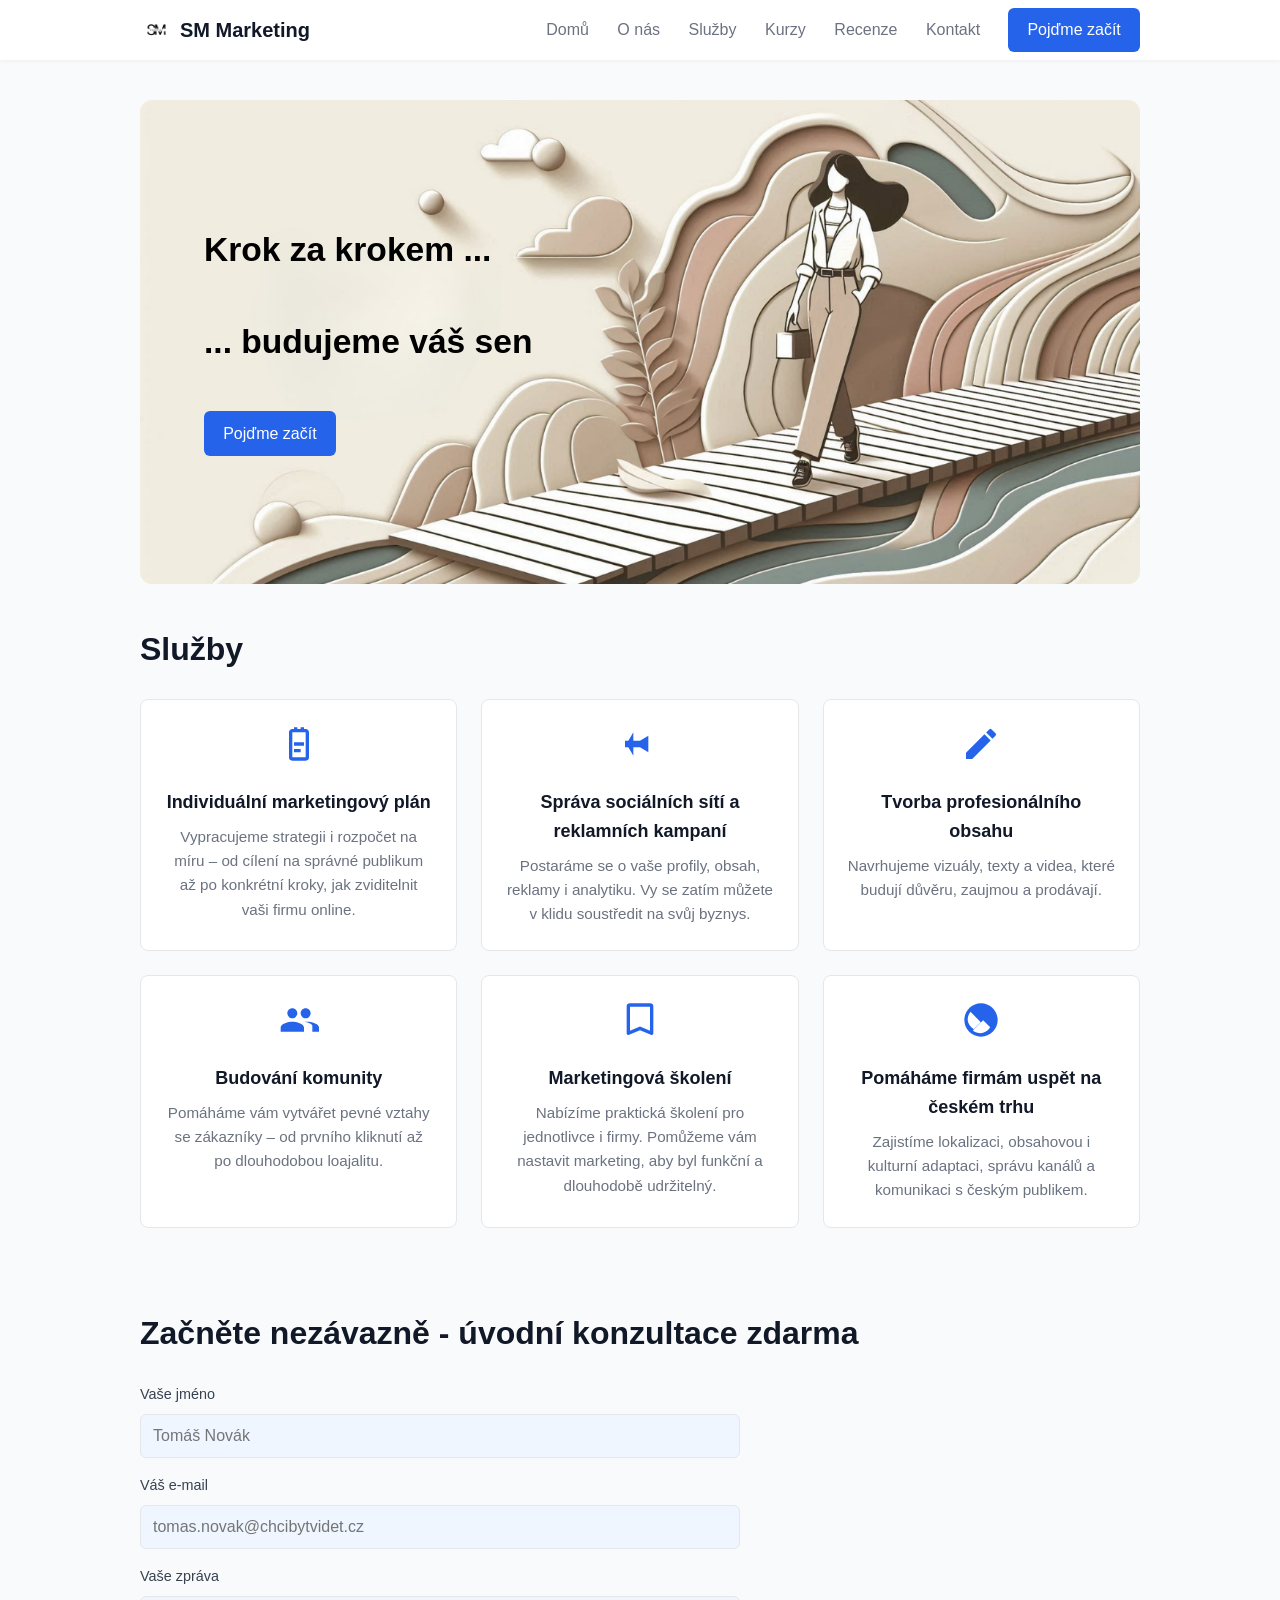
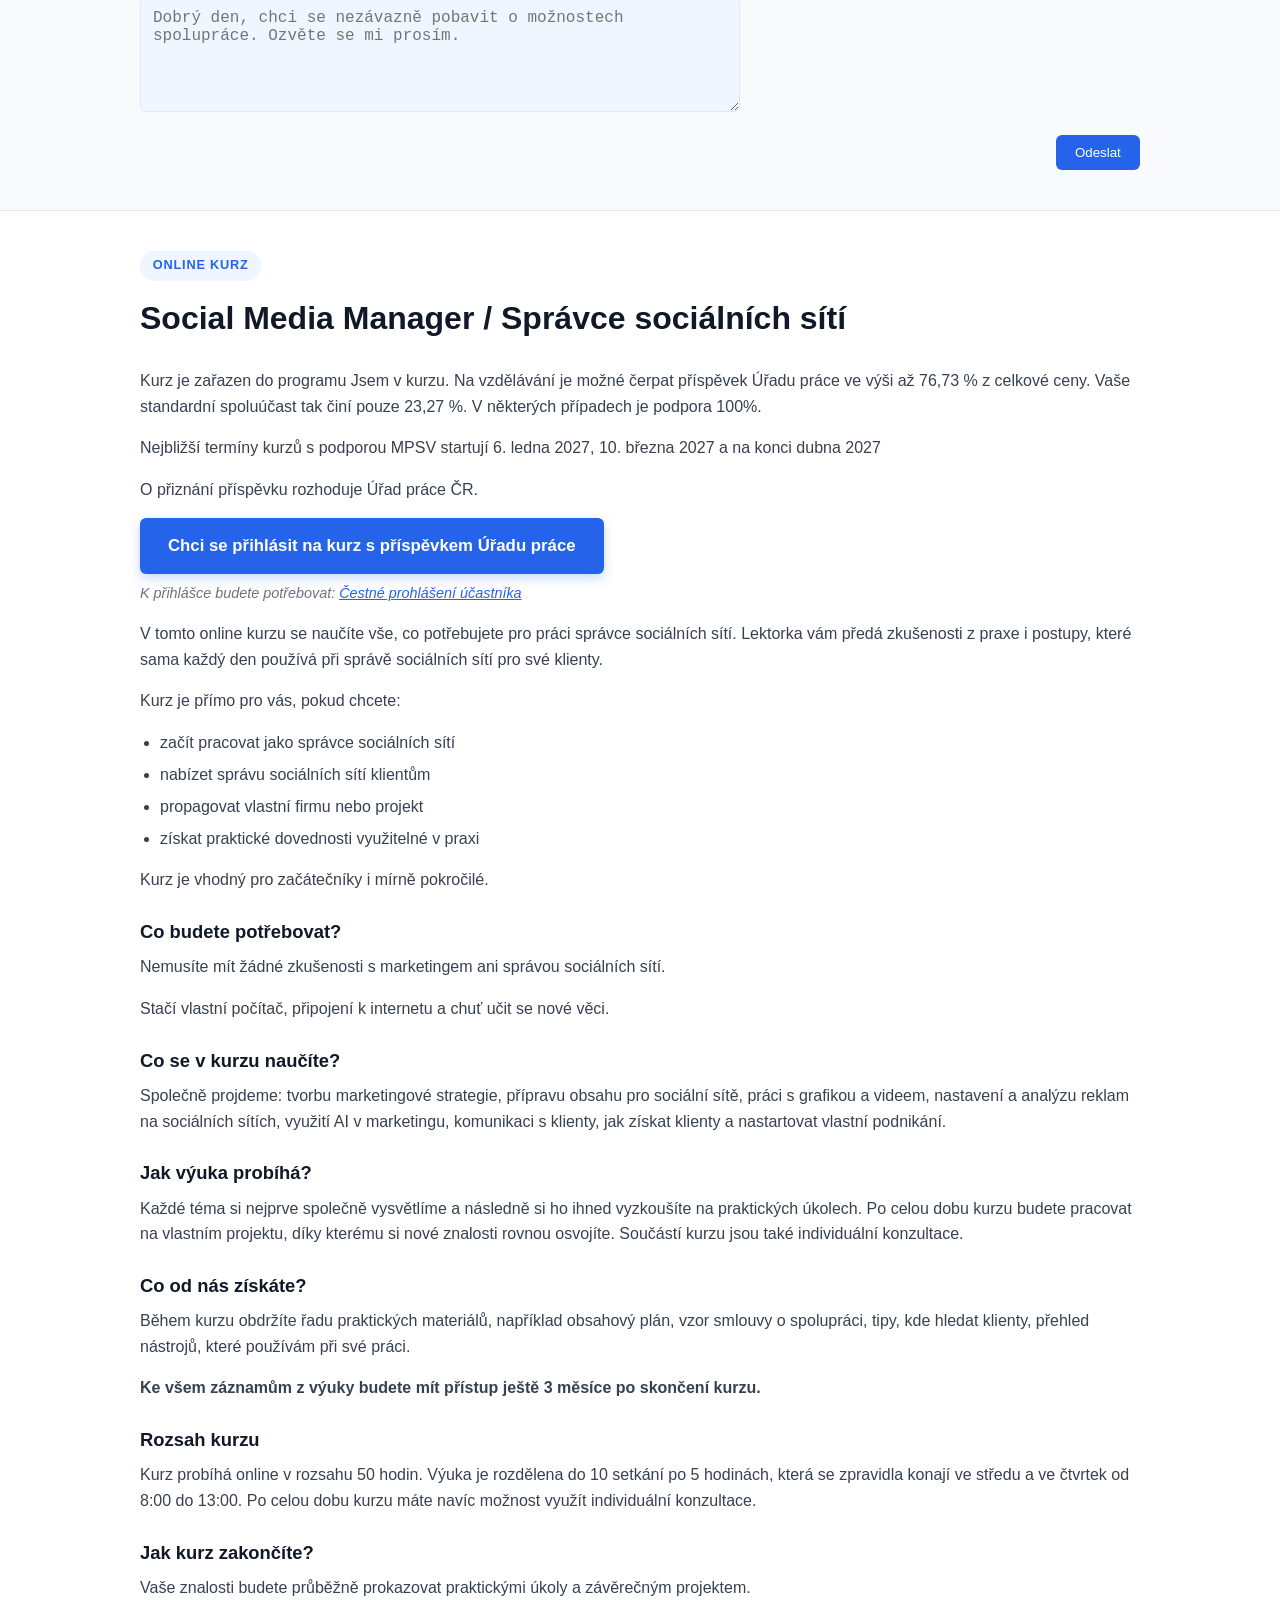
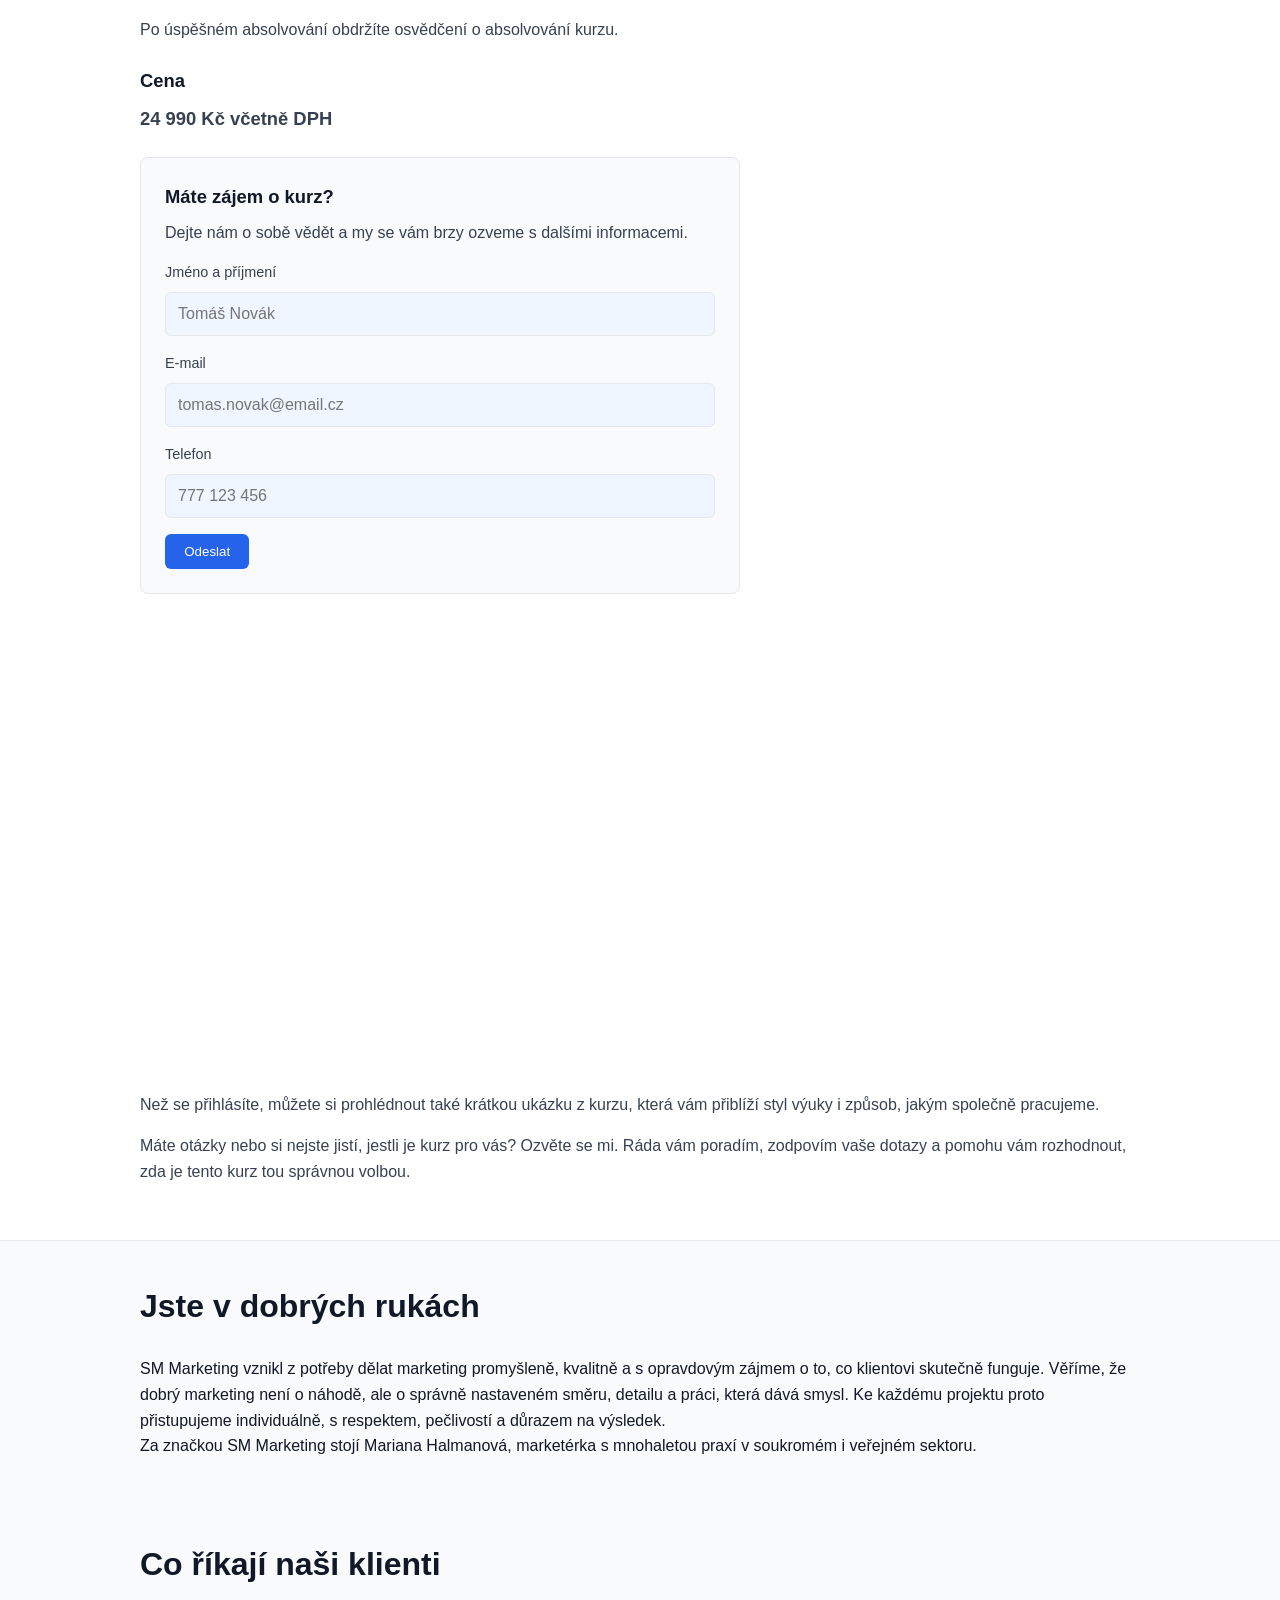
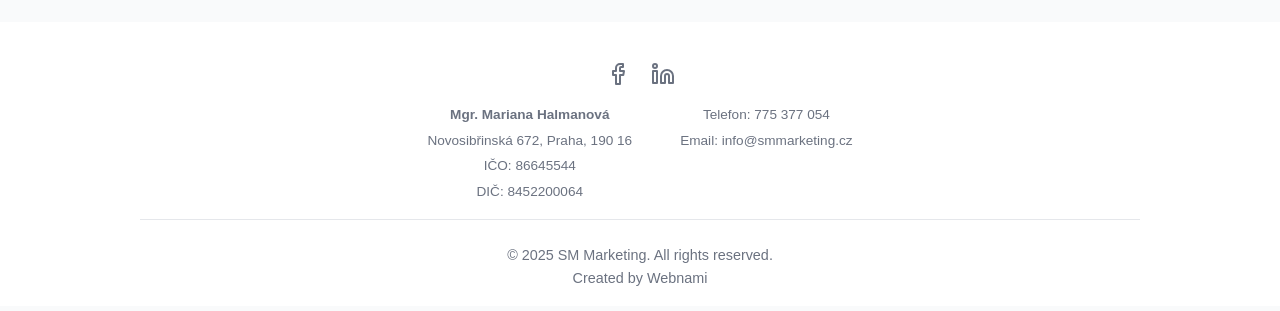
==== index.html @ 6b49dd1e "Úpravy widgetu recenzí" ====
<!DOCTYPE html>
<html lang="cs">
<head>
  <link rel="icon" type="image/png" href="/images/logo.png">
  <link rel="shortcut icon" href="/images/favicon.ico" type="image/x-icon">
  <meta charset="UTF-8" />
  <meta name="viewport" content="width=device-width, initial-scale=1.0">
  <title data-key="meta_title">SM Marketing</title>
  <meta name="description" content="SM Marketing nabízí správu sociálních sítí, online reklamu, digitální marketing a školení ve firmách. Pomáháme firmám růst a oslovit nové zákazníky v Česku i ze zahraničí." data-key="meta_description">

    <!-- Google tag (gtag.js) -->
    <script async src="https://www.googletagmanager.com/gtag/js?id=G-JXE1LWBLBG"></script>
    <script>
      window.dataLayer = window.dataLayer || [];
      function gtag(){dataLayer.push(arguments);}
      gtag('js', new Date());
      gtag('config', 'G-JXE1LWBLBG');
    </script>

  <link rel="stylesheet" href="styles.css" />
<!-- Cookie banner
  <script src="https://web.cmp.usercentrics.eu/modules/autoblocker.js"></script>
<script id="usercentrics-cmp" src="https://web.cmp.usercentrics.eu/ui/loader.js" data-settings-id="q4YYZ8uNWTqP6X" async></script>
</head>
<body> -->

<!-- Header / Navbar -->
<header class="navbar">
  <div class="container">
    <a href="#" class="logo">
      <img src="/images/logo.png" alt="Logo" class="logo-img" />
      SM Marketing
    </a>
    <!-- <div class="lang-switcher">
      <a href="/" class="lang">🇨🇿</a>
      <span class="divider"></span>
      <a href="/en/" class="lang">🇬🇧</a>
    </div> -->
    <div class="nav-group">
      <nav class="nav-links">
        <a href="#home">Domů</a>
        <a href="#about">O nás</a>
        <a href="#services">Služby</a>
        <a href="#kurzy">Kurzy</a>
        <a href="#reference">Recenze</a>
        <a href="#contact">Kontakt</a>
      </nav>
      <a href="#contact" class="btn btn-primary hide-on-mobile">Pojďme začít</a>
    </div>
  </div>
    <button class="menu-toggle" id="menuToggle" aria-label="Otevřít menu">
      <span class="bar"></span>
      <span class="bar"></span>
      <span class="bar"></span>
    </button>  
</header>

  <!-- Hero -->
  <section id="home" class="hero">
    <div class="container hero-content">
         <h1 data-key="hero_heading_1">Krok za krokem ...</h1>
          <h1 data-key="hero_heading_2">... budujeme váš sen</h1>
      <a href="#contact" class="btn btn-primary" data-key="hero_cta_text">Pojďme začít</a>
    </div>
  </section>

  <!-- Jsem v kurzu (jenom na týden)
  <section id="workshop" class="section workshop">
    <div class="container workshop">
      <p style="margin-bottom: 24px;">
        <strong>Vzdělávací kurz Správce sociálních sítí</strong> je určen pro všechny, kteří chtějí efektivně spravovat firemní 
        profily na Facebooku a Instagramu nebo rozjet své podnikání. Kurz je zařazen do programu <strong>Jsem v kurzu
        a z 82 % jej financuje Úřad práce ČR</strong>. Účastník tak hradí pouze zbývající část ceny.
      </p>

      <p style="margin-bottom: 24px;">
        Součástí kurzu je přístup k záznamu semináře, prezentace se všemi probíranými tématy a odkazy na doporučené nástroje, 
        možnost konzultace s lektorkou po celou dobu trvání kurzu.
      </p>

      <p style="font-size: 13px; margin-bottom: 24px;">
        Poslední termín kurzu proběhne na konci listopadu 2025. Na kurz se můžete přihlásit 
        <strong>nejpozději do 23. 10. 2025</strong> prostřednictvím stránek Úřadu práce ČR:
      </p>

      <p style="font-size: 13px; margin-bottom: 24px;">
        <a href="https://www.uradprace.cz/vyhledani-rekvalifikacniho-kurzu#/rekvalifikacni-kurz-detail/22144" target="_blank" style="text-decoration: underline; color: inherit;">
          https://www.uradprace.cz/vyhledani-rekvalifikacniho-kurzu#/rekvalifikacni-kurz-detail/22144
        </a>
      </p>
    </div>
  </section> -->

  <!-- Services -->
  <section id="services" class="section services">
    <div class="container">
      <h2>Služby</h2>
      <div class="cards">
        <div class="card">
          <!-- Ikona: plán -->
          <svg class="card-icon" xmlns="http://www.w3.org/2000/svg" viewBox="0 0 24 24" fill="#2563EB">
            <path d="M9 11h6v2H9zm0 4h4v2H9zm7-12h-1V2h-2v1H11V2H9v1H8c-1.1 0-2 .9-2 2v15a2 2 0 002 2h8a2 2 0 002-2V5c0-1.1-.9-2-2-2zM8 20V5h8v15H8z"/>
          </svg>
          <h3 data-key="service_1_title">Individuální marketingový plán</h3>
          <p data-key="service_1_text">Vypracujeme strategii i rozpočet na míru – od cílení na správné publikum až po konkrétní kroky, jak zviditelnit vaši firmu online.</p>
        </div>
        <div class="card">
          <!-- Ikona: megafon -->
          <svg class="card-icon" xmlns="http://www.w3.org/2000/svg" fill="#2563EB" viewBox="0 0 24 24">
            <path d="M3 10v4h2l3 5v-5h4l5 3V7l-5 3H8V5l-3 5H3z"/>
          </svg>
          <h3 data-key="service_2_title">Správa sociálních sítí a reklamních kampaní</h3>
          <p data-key="service_2_text">Postaráme se o vaše profily, obsah, reklamy i analytiku. Vy se zatím můžete v klidu soustředit na svůj byznys.</p>
        </div>
        <div class="card">
          <!-- Ikona: tužka -->
          <svg class="card-icon" xmlns="http://www.w3.org/2000/svg" fill="#2563EB" viewBox="0 0 24 24">
            <path d="M3 17.25V21h3.75L17.81 9.94l-3.75-3.75L3 17.25zM20.71 7.04a1.003 1.003 0 000-1.42l-2.34-2.34a1.003 1.003 0 00-1.42 0l-1.83 1.83 3.75 3.75 1.84-1.82z"/>
          </svg>
          <h3 data-key="service_3_title">Tvorba profesionálního obsahu</h3>
          <p data-key="service_3_text">Navrhujeme vizuály, texty a videa, které budují důvěru, zaujmou a prodávají.</p>
        </div>
        <div class="card">
          <!-- Ikona: komunita (tři osoby) -->
          <svg class="card-icon" xmlns="http://www.w3.org/2000/svg" fill="#2563EB" viewBox="0 0 24 24">
            <path d="M16 11c1.66 0 2.99-1.34 2.99-3S17.66 5 16 5s-3 1.34-3 3 1.34 3 3 3zm-8 0c1.66 0 2.99-1.34 2.99-3S9.66 5 8 5 5 6.34 5 8s1.34 3 3 3zm0 2c-2.33 0-7 1.17-7 3.5V19h14v-2.5c0-2.33-4.67-3.5-7-3.5zm8 0c-.29 0-.62.02-.97.05C17.16 13.36 20 14.28 20 15.5V19h4v-2.5c0-2.33-4.67-3.5-7-3.5z"/>
          </svg>
          <h3 data-key="service_4_title">Budování komunity</h3>
          <p data-key="service_4_text">Pomáháme vám vytvářet pevné vztahy se zákazníky – od prvního kliknutí až po dlouhodobou loajalitu.</p>
        </div>
                <div class="card">
          <!-- Ikona: kniha -->
          <svg class="card-icon" xmlns="http://www.w3.org/2000/svg" fill="#2563EB" viewBox="0 0 24 24">
            <path d="M18 2H6a2 2 0 00-2 2v16a1 1 0 001.447.894L12 18.118l6.553 2.776A1 1 0 0020 20V4a2 2 0 00-2-2zm0 16.382l-6-2.54-6 2.54V4h12v14.382z"/>
          </svg>
          <h3 data-key="service_5_title">Marketingová školení</h3>
          <p data-key="service_5_text">Nabízíme praktická školení pro jednotlivce i firmy. Pomůžeme vám nastavit marketing, aby byl funkční a dlouhodobě udržitelný.</p> 
        </div>
                <div class="card">
          <!-- Ikona: zeměkoule -->
          <svg class="card-icon" xmlns="http://www.w3.org/2000/svg" fill="#2563EB" viewBox="0 0 24 24">
            <path d="M12 2C6.48 2 2 6.48 2 12s4.48 10 10 10
                    10-4.48 10-10S17.52 2 12 2zm0 18c-1.85 0-3.55-.63-4.9-1.69l6.19-6.19 4.24 4.24A8.005 8.005 0 0112 20zM4 12c0-1.85.63-3.55 1.69-4.9l6.19 6.19-4.24 4.24A8.005 8.005 0 014 12z"/>
          </svg>
          <h3 data-key="service_6_title">Pomáháme firmám uspět na českém trhu</h3>
          <p data-key="service_6_text">Zajistíme lokalizaci, obsahovou i kulturní adaptaci, správu kanálů a komunikaci s českým publikem.</p>
        </div>
      </div>
    </div>
  </section>

<!--  <section  id="about" class="section about">
    <div class="container">
      <h3 data-key="mini_cta_heading"><strong>Začněte nezávazně – úvodní konzultace zdarma</strong></h3>
        <p data-key="mini_cta_text">Zjistíme, jaké máte cíle, rozpočet i představy a navrhneme konkrétní cestu,
          jak <strong>posunout marketing vaší firmy vpřed</strong>.</p>
    </div>
  </section> -->

<!-- Contact -->
<section id="contact" class="section contact">
  <div class="container">
    <h2 data-key="contact_heading">Začněte nezávazně - úvodní konzultace zdarma</h2>
    <form id="contactForm" action="https://formsubmit.co/info@smmarketing.cz" method="POST" class="contact-form">
      <input type="hidden" name="_captcha" value="true">
      <input type="hidden" name="_template" value="table">
      <input type="hidden" name="_next" value="https://smmarketing.cz/">

      <!-- Honeypot (neviditelné pole) -->
      <input type="text" name="_honey" style="display:none">

      <!-- Secret ID (ochrana proti botům) -->
      <input type="hidden" name="_formsubmit_id" value="x8h3nd9a">

      <div class="form-group">
        <label for="name" data-key="contact_label_name">Vaše jméno</label>
        <input type="text" id="name" name="name" placeholder="Tomáš Novák" required data-key="contact_placeholder_name" />
      </div>

      <div class="form-group">
        <label for="email" data-key="contact_label_email">Váš e-mail</label>
        <input type="email" id="email" name="email" placeholder="tomas.novak@chcibytvidet.cz" required data-key="contact_placeholder_email" />
      </div>

      <div class="form-group">
        <label for="message" data-key="contact_label_message">Vaše zpráva</label>
        <textarea id="message" name="message" rows="5" placeholder="Dobrý den, chci se nezávazně pobavit o možnostech spolupráce. Ozvěte se mi prosím." required data-key="contact_placeholder_message"></textarea>
      </div>

      <!-- reCAPTCHA widget -->
      <div class="g-recaptcha" data-sitekey="6LfR8ZErAAAAAIZ0Hq9KYM69agcYDUU0myrdUE5M"></div>

      <div id="thankYouMessage" style="display: none; color: green; margin-top: 1rem;" data-key="contact_thank_you">
        Děkujeme za vaši zprávu!
      </div>

      <div class="submit-wrapper">
        <button type="submit" class="btn btn-primary" data-key="contact_submit_text">Odeslat</button>
      </div>
    </form>
  </div>
</section>

<!-- Kurzy -->
  <section id="kurzy" class="section kurzy">
    <div class="container">
      <span class="kurzy-badge">Online kurz</span>
      <h2>Social Media Manager / Správce sociálních sítí</h2>

      <p>Kurz je zařazen do programu Jsem v kurzu. Na vzdělávání je možné čerpat příspěvek Úřadu práce ve výši až 76,73 % z celkové ceny. Vaše standardní spoluúčast tak činí pouze 23,27 %. V některých případech je podpora 100%.</p>

      <p>Nejbližší termíny kurzů s podporou MPSV startují 6. ledna 2027, 10. března 2027 a na konci dubna 2027</p>

      <p>O přiznání příspěvku rozhoduje Úřad práce ČR.</p>

      <p><a href="https://up.gov.cz/vyhledani-rekvalifikacniho-kurzu#/rekvalifikacni-kurz-detail/26653" target="_blank" rel="noopener" class="btn btn-primary kurzy-cta">Chci se přihlásit na kurz s příspěvkem Úřadu práce</a></p>
      <p class="kurzy-note">K přihlášce budete potřebovat: <a href="/docs/cestne-prohlaseni.docx" download>Čestné prohlášení účastníka</a></p>

      <p>V tomto online kurzu se naučíte vše, co potřebujete pro práci správce sociálních sítí. Lektorka vám předá zkušenosti z praxe i postupy, které sama každý den používá při správě sociálních sítí pro své klienty.</p>

      <p>Kurz je přímo pro vás, pokud chcete:</p>
      <ul class="kurzy-list">
        <li>začít pracovat jako správce sociálních sítí</li>
        <li>nabízet správu sociálních sítí klientům</li>
        <li>propagovat vlastní firmu nebo projekt</li>
        <li>získat praktické dovednosti využitelné v praxi</li>
      </ul>
      <p>Kurz je vhodný pro začátečníky i mírně pokročilé.</p>

      <h3>Co budete potřebovat?</h3>
      <p>Nemusíte mít žádné zkušenosti s marketingem ani správou sociálních sítí.</p>
      <p>Stačí vlastní počítač, připojení k internetu a chuť učit se nové věci.</p>

      <h3>Co se v kurzu naučíte?</h3>
      <p>Společně projdeme: tvorbu marketingové strategie, přípravu obsahu pro sociální sítě, práci s grafikou a videem, nastavení a analýzu reklam na sociálních sítích, využití AI v marketingu, komunikaci s klienty, jak získat klienty a nastartovat vlastní podnikání.</p>

      <h3>Jak výuka probíhá?</h3>
      <p>Každé téma si nejprve společně vysvětlíme a následně si ho ihned vyzkoušíte na praktických úkolech. Po celou dobu kurzu budete pracovat na vlastním projektu, díky kterému si nové znalosti rovnou osvojíte. Součástí kurzu jsou také individuální konzultace.</p>

      <h3>Co od nás získáte?</h3>
      <p>Během kurzu obdržíte řadu praktických materiálů, například obsahový plán, vzor smlouvy o spolupráci, tipy, kde hledat klienty, přehled nástrojů, které používám při své práci.</p>
      <p><strong>Ke všem záznamům z výuky budete mít přístup ještě 3 měsíce po skončení kurzu.</strong></p>

      <h3>Rozsah kurzu</h3>
      <p>Kurz probíhá online v rozsahu 50 hodin. Výuka je rozdělena do 10 setkání po 5 hodinách, která se zpravidla konají ve středu a ve čtvrtek od 8:00 do 13:00. Po celou dobu kurzu máte navíc možnost využít individuální konzultace.</p>

      <h3>Jak kurz zakončíte?</h3>
      <p>Vaše znalosti budete průběžně prokazovat praktickými úkoly a závěrečným projektem.</p>
      <p>Po úspěšném absolvování obdržíte osvědčení o absolvování kurzu.</p>

      <h3>Cena</h3>
      <p class="kurzy-price"><strong>24 990 Kč včetně DPH</strong></p>

      <div class="kurzy-form-box">
        <h3>Máte zájem o kurz?</h3>
        <p>Dejte nám o sobě vědět a my se vám brzy ozveme s dalšími informacemi.</p>
        <form id="courseForm" class="kurzy-form" action="https://formsubmit.co/info@smmarketing.cz" method="POST">
          <input type="hidden" name="_subject" value="Nová přihláška na kurz Social Media Manager">
          <input type="hidden" name="_template" value="table">
          <input type="hidden" name="_captcha" value="true">
          <input type="hidden" name="_next" value="https://smmarketing.cz/#kurzy">

          <!-- Honeypot (neviditelné pole) -->
          <input type="text" name="_honey" style="display:none">

          <div class="form-group">
            <label for="course_name">Jméno a příjmení</label>
            <input type="text" id="course_name" name="name" placeholder="Tomáš Novák" required />
          </div>
          <div class="form-group">
            <label for="course_email">E-mail</label>
            <input type="email" id="course_email" name="email" placeholder="tomas.novak@email.cz" required />
          </div>
          <div class="form-group">
            <label for="course_phone">Telefon</label>
            <input type="tel" id="course_phone" name="phone" placeholder="777 123 456" required />
          </div>

          <button type="submit" class="btn btn-primary">Odeslat</button>
        </form>
      </div>

      <div class="kurzy-video">
        <iframe src="https://www.youtube.com/embed/wYDfKPVHcLI" title="Social Media Manager" frameborder="0" allow="accelerometer; autoplay; clipboard-write; encrypted-media; gyroscope; picture-in-picture; web-share" allowfullscreen></iframe>
      </div>

      <p>Než se přihlásíte, můžete si prohlédnout také krátkou ukázku z kurzu, která vám přiblíží styl výuky i způsob, jakým společně pracujeme.</p>

      <p>Máte otázky nebo si nejste jistí, jestli je kurz pro vás? Ozvěte se mi. Ráda vám poradím, zodpovím vaše dotazy a pomohu vám rozhodnout, zda je tento kurz tou správnou volbou.</p>
    </div>
  </section>

  <!-- About Us -->
  <section id="about" class="section about">
    <div class="container">
      <h2 data-key="about_heading">Jste v dobrých rukách</h2>
        <p data-key="about_paragraph_1">SM Marketing vznikl z potřeby dělat marketing promyšleně, kvalitně a s opravdovým zájmem o to, co klientovi skutečně funguje. Věříme, že dobrý marketing není o náhodě, ale o správně nastaveném směru, detailu a práci, která dává smysl. Ke každému projektu proto přistupujeme individuálně, s respektem, pečlivostí a důrazem na výsledek.</p>
        <p data-key="about_paragraph_2">Za značkou SM Marketing stojí Mariana Halmanová, marketérka s mnohaletou praxí v soukromém i veřejném sektoru.</p>
    </div>
  </section>

  <!-- Recenze -->
  <section id="reference" class="section references">
    <div class="container">
      <h2>Co říkají naši klienti</h2>
      <!-- Trustmary Google Reviews widget -->
      <script src="https://widget.trustmary.com/5VUS98EEq" async></script>
    </div>
  </section>


  <!-- References / Testimonials
  <section id="references" class="section references">
    <div class="container">
      <h2>Reference</h2>
      <div class="testimonial">
        <img src="/images/Ethan.jpg" alt="Ethan Johnson" class="avatar" />
        <div class="testimonial-content">
          <div class="testimonial-header">
            <h4>Martin Knobl</h4>
            <span class="date">15. 7. 2024</span>
          </div>
          <div class="stars">
            <span class="star filled">★</span><span class="star filled">★</span><span class="star filled">★</span><span class="star filled">★</span><span class="star filled">★</span>
          </div>
          <p>SM Marketing je úžasný! Spojil jsem se s tolika zajímavými lidmi a znovu objevil svou vášeň pro fotografii.</p>
        </div>
      </div>

      <div class="testimonial">
        <img src="/images/Olivia.jpg" alt="Olivia Carter" class="avatar" />
        <div class="testimonial-content">
          <div class="testimonial-header">
            <h4>Sára Vyndalová</h4>
            <span class="date">12. 3. 2023</span>
          </div>
          <div class="stars">
            <span class="star filled">★</span><span class="star filled">★</span><span class="star filled">★</span><span class="star filled">★</span><span class="star empty">★</span>
          </div>
          <p>Je to skvělá firma, ale pár funkcí by se ještě hodilo. Komunita je ale úžasná!</p>
        </div>
      </div>

      <div class="testimonial">
        <img src="/images/Noah.jpg" alt="Noah Miller" class="avatar" />
        <div class="testimonial-content">
          <div class="testimonial-header">
            <h4>Nikolas Menšík</h4>
            <span class="date">1. 2. 2025</span>
          </div>
          <div class="stars">
            <span class="star filled">★</span><span class="star filled">★</span><span class="star filled">★</span><span class="star filled">★</span><span class="star filled">★</span>
          </div>
          <p>Naprostá paráda! Funkce chatu v reálném čase je revoluční pro skupinové diskuze a plánování.</p>
        </div>
      </div>
    </div>
  </section> -->

  <!-- Footer -->
<footer class="footer">
  <!--  <div class="container footer-links">
      <a href="legal.html#terms">Podmínky užívání</a>
      <a href="legal.html#privacy">Zásady ochrany osobních údajů</a>
      <a href="legal.html#cookies">Zásady používání cookies</a>      
    </div> -->
  
<div class="container">
  <div class="social-icons">
    <a href="https://www.facebook.com/profile.php?id=61566155831082" aria-label="Facebook" target="_blank" rel="noopener noreferrer">
      <svg xmlns="http://www.w3.org/2000/svg" width="24" height="24" fill="none" stroke="#6B7280" stroke-width="2" stroke-linecap="round" stroke-linejoin="round" viewBox="0 0 24 24">
        <path d="M18 2h-3a4 4 0 0 0-4 4v3H8v4h3v9h4v-9h3.28l.72-4H15V6a1 1 0 0 1 1-1h2z"/>
      </svg>
    </a>
    <a href="https://www.linkedin.com/in/mariana-halmanov%C3%A1-6aa9739a/" aria-label="LinkedIn" target="_blank" rel="noopener noreferrer">
      <svg xmlns="http://www.w3.org/2000/svg" width="24" height="24" fill="none" stroke="#6B7280" stroke-width="2" stroke-linecap="round" stroke-linejoin="round" viewBox="0 0 24 24">
        <path d="M16 8a6 6 0 0 1 6 6v7h-4v-7a2 2 0 0 0-4 0v7h-4v-7a6 6 0 0 1 6-6z"/>
        <rect x="2" y="9" width="4" height="12"/>
        <circle cx="4" cy="4" r="2"/>
      </svg>
    </a>        
  </div>      
</div>
    <div class="container footer-info">
      <div class="footer-info-col">
        <strong>Mgr. Mariana Halmanová</strong>
        <span>Novosibřinská 672, Praha, 190 16</span>
        <span>IČO: 86645544</span>
        <span>DIČ: 8452200064</span>
      </div>
      <div class="footer-info-col">
        <span>Telefon: <a href="tel:+420775377054">775 377 054</a></span>
        <span>Email: <a href="mailto:info@smmarketing.cz">info@smmarketing.cz</a></span>
      </div>
    </div>
    <div class="container">
      <p class="copyright" data-key="footer_copyright">© 2025 SM Marketing. All rights reserved.</p>
      <p class="developer" data-key="footer_developer">
        Created by Webnami
      </p>
    </div>
  </footer>
  

  <!-- Link to .js file with the form -->
  <script src="script.js"></script>
  <!-- Link to .js file with the toggle -->
  <script src="toggle.js"></script>
  <!-- Script pro CMS -->
  <script>
  window.addEventListener("DOMContentLoaded", function () {
    fetch("https://api.sheetbest.com/sheets/8faed474-1ef0-4af4-8ecb-c6eee993d4ef")
      .then(res => res.json())
      .then(data => {
        console.log("✔️ Načteno řádků:", data.length);
        console.log("🔍 První položka:", data[0]);

        data.forEach(item => {
          const key = item.key || item.Key;
          const value = item.value || item.Value;

          const el = document.querySelector(`[data-key="${key}"]`);
          if (el) {
            if ('placeholder' in el) {
              el.placeholder = value;
            } else if (el.tagName === 'TITLE') {
              document.title = value;
            } else if (el.tagName === 'META') {
              el.setAttribute("content", value);
            } else {
              el.textContent = value;
            }
          } else {
            console.warn(`⚠️ Element s data-key="${key}" nebyl nalezen.`);
          }
        });
      })
      .catch(error => {
        console.error("❌ Chyba při načítání obsahu:", error);
      });
  });
  </script>
  <!-- Script pro reCAPTCHu -->
  <script src="https://www.google.com/recaptcha/api.js" async defer></script>

</body>
</html>
---- styles.css ----
/* Reset & Base */
* {
    box-sizing: border-box;
    margin: 0;
    padding: 0;
  }
  html {
    scroll-behavior: smooth;
  }
  body {
    font-family: 'Inter', sans-serif;
    background-color: #F9FAFB;
    color: #111827;
    line-height: 1.6;
  }
  
  /* Container */
  .container {
    width: 90%;
    max-width: 1000px;
    margin: 0 auto;
  }
  
  /* Navbar */
  .menu-toggle {
    display: none;
  }  
  .navbar {
    background: #fff;
    box-shadow: 0 1px 4px rgba(0,0,0,0.05);
    position: sticky;
    top: 0;
    z-index: 100;
    height: 60px; /* pevná výška navbaru */
    display: flex;
    align-items: center;
  }
  .navbar .container {
    display: flex;
    align-items: center;
    justify-content: space-between;
    padding-top: 0rem;
    padding-bottom: 0rem;
    padding-left: 0;
    padding-right: 0;
  }
  .logo {
    font-weight: bold;
    font-size: 1.25rem;
    color: #111827;
    text-decoration: none;
  }
  .nav-group {
    display: flex;
    align-items: center;
    gap: 1rem;
    margin-left: auto; /* zarovnání doprava */
  }  
  .nav-links a {
    margin: 0 0.75rem;
    color: #6B7280;
    text-decoration: none;
    font-weight: 500;
  }
  .nav-links a:hover {
    color: #111827;
  }
  .btn {
    display: inline-block;
    text-decoration: none;
    padding: 0.6rem 1.2rem;
    border-radius: 0.375rem;
    font-weight: 500;
    font-family: inherit;
    border: none;
    cursor: pointer;
    appearance: none;
    background: none;
  }  
  .btn-primary {
    background-color: #2563EB;
    color: #fff;
  }
  .btn-primary:hover {
    background-color: #1E40AF;
  }
  .logo {
    display: flex;
    align-items: center;
    font-weight: bold;
    font-size: 1.25rem;
    color: #111827;
    text-decoration: none;
    gap: 0.5rem;
  }
  
  .logo-img {
    height: 32px; /* uprav výšku podle potřeby */
    width: auto;
    display: block;
  }  
  .lang-switcher {
    display: flex;
    gap: 0.5rem;
    align-items: center;
    font-size: 1.25rem;
    margin-left: 1rem;
  }

  .lang-switcher .lang {
    text-decoration: none;
    color: #111827;
    opacity: 0.7;
    transition: opacity 0.3s ease;
  }
  
  .lang-switcher .lang:hover {
    opacity: 1;
  }  
  
  .lang-switcher .divider {
    width: 1px;
    height: 1.25rem;
    background-color: #D1D5DB; /* šedá čára */
  }
  
  /* Hero */
  .hero {
    background: url('/images/background.png') top/cover no-repeat;
    border-radius: 0.75rem;
    margin: 0rem auto;
    padding: 3rem 2rem;
    overflow: hidden;
    max-width: 1000px;
    margin-top: 2.5rem
  }
  .hero-content {
  background: none;
  padding: 5rem 2rem;
  text-align: left;
  color: #060606;
  margin-left: 0rem;
  }
  .hero-content h1 {
    font-size: 2.1rem; /* větší velikost pro vizuální shodu */
    font-weight: 700; /* tučnější font */
    line-height: 1.3; /* přiměřený vertikální rozestup */
    color: #000; /* černá barva */
    margin-bottom: 3rem; /* mezera od tlačítka */
    font-family: "Arial", sans-serif; /* odpovídá stylu na obrázku */
    text-shadow: none; /* na obrázku není patrný stín */
  }
  /* .hero-content p {
    color: #060606;
    margin-bottom: 1.5rem;
    max-width: 700px;
    margin-left: 0rem;
    margin-right: auto;
  } */
  
  /* Sections */
  .section {
    padding: 2.5rem 0;
  }
  .section h2 {
    font-size: 2rem;
    margin-bottom: 1.5rem;
    text-align: left;
  }
  
  /* Services Cards */
  .cards {
    display: grid;
    grid-template-columns: repeat(auto-fit,minmax(250px,1fr));
    gap: 1.5rem;
  }
  .card {
    background: #fff;
    border: 1px solid #E5E7EB;
    border-radius: 0.5rem;
    padding: 1.5rem;
    text-align: center;
  }
  .card-icon {
    width: 40px;
    height: 40px;
    margin-bottom: 1rem;
  }
  .card h3 {
    margin-bottom: 0.5rem;
    font-size: 1.125rem;
  }
  .card p {
    color: #6B7280;
    font-size: 0.95rem;
  }
  
  /* Contact Form */
  .contact-form {
    max-width: 600px;
    margin: 0 auto;
    margin-left: 0rem;
  }
  .form-group {
    margin-bottom: 1rem;
  }
  .form-group label {
    display: block;
    margin-bottom: 0.5rem;
    color: #374151;
    font-size: 0.9rem;
  }
  .form-group input,
  .form-group textarea {
    width: 100%;
    padding: 0.75rem;
    border: 1px solid #E5E7EB;
    border-radius: 0.375rem;
    background: #EFF6FF;
    font-size: 1rem;
    color: #111827;
  }
  .align-right {
    margin-left: auto;
    display: block;
  }
  .submit-wrapper {
    display: flex;
    justify-content: flex-end;
    width: 100%;
    width: 1000px;
    margin-right: 0rem;
  }  
.popup {
  position: fixed;
  bottom: 2rem;
  left: 50%;
  transform: translateX(-50%);
  background-color: #2563EB; /* modrá z webu */
  color: white;
  padding: 1rem 2rem;
  border-radius: 0.5rem;
  box-shadow: 0 4px 10px rgba(0,0,0,0.15);
  opacity: 0;
  pointer-events: none;
  transition: opacity 0.3s ease;
  z-index: 9999;
  font-weight: 500;
}
.popup.show {
  opacity: 1;
  pointer-events: auto;
}

  /* Kurzy */
  .kurzy p {
    margin-bottom: 1rem;
    color: #374151;
  }
  .kurzy-price {
    font-size: 1.15rem;
    color: #2563EB;
  }
  .kurzy-video {
    position: relative;
    width: 100%;
    max-width: 800px;
    margin: 1.5rem auto;
    padding-bottom: 45%; /* poměr stran 16:9 pro max-width 800px */
    height: 0;
    overflow: hidden;
    border-radius: 0.5rem;
  }
  .kurzy-video iframe {
    position: absolute;
    top: 0;
    left: 0;
    width: 100%;
    height: 100%;
    border: 0;
  }
  .kurzy h3 {
    font-size: 1.15rem;
    margin-top: 1.5rem;
    margin-bottom: 0.5rem;
    color: #111827;
  }
  .kurzy-list {
    margin: 0 0 1rem 1.25rem;
    color: #374151;
  }
  .kurzy-list li {
    margin-bottom: 0.4rem;
  }
  .kurzy .kurzy-cta {
    padding: 0.9rem 1.75rem;
    font-size: 1.05rem;
    font-weight: 600;
    text-align: center;
    box-shadow: 0 4px 12px rgba(37, 99, 235, 0.25);
    transition: transform 0.15s ease, box-shadow 0.15s ease, background-color 0.15s ease;
  }
  .kurzy .kurzy-cta:hover {
    transform: translateY(-1px);
    box-shadow: 0 6px 16px rgba(37, 99, 235, 0.35);
  }
  @media (max-width: 768px) {
    .kurzy .kurzy-cta {
      width: 100%;
      margin: 0;
    }
  }
  .kurzy .kurzy-note {
    margin-top: -0.5rem;
    font-style: italic;
    font-size: 0.9rem;
    color: #6B7280;
  }
  .kurzy-note a {
    color: #2563EB;
  }
  .section.kurzy {
    background: #fff;
    border-top: 1px solid #E5E7EB;
    border-bottom: 1px solid #E5E7EB;
  }
  .kurzy-badge {
    display: inline-block;
    margin-bottom: 0.75rem;
    padding: 0.3rem 0.8rem;
    background: #EFF6FF;
    color: #2563EB;
    font-size: 0.8rem;
    font-weight: 600;
    letter-spacing: 0.06em;
    text-transform: uppercase;
    border-radius: 999px;
  }
  .kurzy .kurzy-form-box {
    background: #F9FAFB;
  }
  .kurzy-form-box {
    background: #fff;
    border: 1px solid #E5E7EB;
    border-radius: 0.5rem;
    padding: 1.5rem;
    margin: 1.5rem 0;
    max-width: 600px;
  }
  .kurzy .kurzy-form-box h3 {
    margin-top: 0;
  }
  .kurzy-form .btn {
    width: auto;
    margin: 0;
  }
  @media (max-width: 768px) {
    .kurzy-form-box {
      padding: 1rem;
    }
    .kurzy-form .btn {
      width: 100%;
    }
  }
  
  /* Testimonials */
  .testimonial {
    display: flex;
    align-items: flex-start;
    gap: 1rem;
    margin-bottom: 2rem;
  }
  .avatar {
    width: 48px;
    height: 48px;
    border-radius: 50%;
  }
  .testimonial-content {
    flex: 1;
  }
  .testimonial-header {
    display: flex;
    justify-content: space-between;
    align-items: center;
  }
  .testimonial-header h4 {
    font-size: 1rem;
    font-weight: 600;
  }
  .date {
    font-size: 0.85rem;
    color: #6B7280;
  }
  .stars {
    margin: 0.25rem 0;
  }
  .star {
    font-size: 1rem;
  }
  .star.filled {
    color: #2563EB;
  }
  .star.empty {
    color: #D1D5DB;
  }
  .testimonial-content p {
    color: #374151;
    font-size: 0.95rem;
  }
  
  /* Footer */
  .footer {
    background: #fff;
    padding: 2rem 0 1rem;
    font-size: 0.9rem;
  }
  .footer-links {
    display: flex;
    justify-content: space-between; 
    align-items: center;
    flex-wrap: wrap;
    gap: 1rem;
    margin-bottom: 1rem;
    margin-left: 15.3rem;
  }
  .footer-links a {
    color: #6B7280;
    text-decoration: none;
  }
  .footer-links a:hover {
    color: #111827;
  }
  .social-icons {
    text-align: center;
    margin-top: 0.5rem;
    margin-bottom: 0.5rem;
  }
  
  .social-icons a {
    margin: 0 0.5rem;
    font-size: 1.2rem;
    text-decoration: none;
  }  
  .footer p {
    text-align: center;
    color: #6B7280;
  }

  .footer-info {
    display: flex;
    justify-content: center;
    gap: 3rem;
    flex-wrap: wrap;
    text-align: center;
    margin-bottom: 1.5rem;
    padding-bottom: 1rem;
    border-bottom: 1px solid #E5E7EB;
  }
  .footer-info-col {
    display: flex;
    flex-direction: column;
    gap: 0.25rem;
    color: #6B7280;
    font-size: 0.85rem;
  }
  .footer-info-col a {
    color: #6B7280;
    text-decoration: none;
  }
  .footer-info-col a:hover {
    color: #111827;
  }
  
  /* ===== Mobile Responsive ===== */
@media (max-width: 768px) {
  /* Hide on mobile */
  .hide-on-mobile {
    display: none !important;
  }  
  html, body {
    width: 100%;
    overflow-x: hidden;
  }
  /* Navbar: skrýt odkazy, ukázat burger */
  .nav-links {
    display: none;
    flex-direction: column;
    position: absolute;
    top: 60px; /* výška navbaru */
    right: 0;
    width: 75%; /* nebo 100%, pokud chceš celé */
    background-color: white;
    box-shadow: -2px 0 10px rgba(0,0,0,0.1);
    opacity: 0;
    transform: translateX(100%);
    transition: opacity 0.3s ease, transform 0.3s ease;
    z-index: 9998;
    padding: 2rem 1.5rem;
    align-items: center; /* centrování odkazů */
    text-align: center;
    gap: 1rem;
    font-size: 1.25rem;
    display: none;
  }

  .nav-links.show {
    display: flex;
    opacity: 1;
    transform: translateX(0);
  }

  .menu-toggle {
    display: flex;
    flex-direction: column;
    justify-content: space-between;
    width: 36px;
    height: 27px;
    background: none;
    border: none;
    cursor: pointer;
    padding: 0;
    z-index: 9999;
    margin-right: 1.0rem;
  }
  .menu-toggle .bar {
    height: 4px;
    width: 100%;
    background-color: #111827;
    border-radius: 2px;
    transition: all 0.3s ease;
  }
  /* Hamburger to X */
  .menu-toggle.open .bar:nth-child(1) {
    transform: rotate(45deg) translate(5px, 5px);
  }
  .menu-toggle.open .bar:nth-child(2) {
    opacity: 0;
  }
  .menu-toggle.open .bar:nth-child(3) {
    transform: rotate(-45deg) translate(5px, -5px);
  }
  /* Hero: zmenšit fonty a padding */
  .hero-content {
    padding: 2rem 1rem;
  }
  .hero-content h1 {
    font-size: 1.75rem;
    line-height: 1.3;
  }
  .hero-content p {
    font-size: 1rem;
    margin-bottom: 1.25rem;
  }

  /* Section nadpisy */
  .section h2 {
    font-size: 1.5rem;
    margin-bottom: 1rem;
  }

  /* Services: jeden sloupec namísto gridu */
  .cards {
    display: flex;
    flex-direction: column;
    gap: 1rem;
  }
  .card {
    text-align: middle;
    padding: 1rem;
  }
  .card-icon {
    width: 32px;
    height: 32px;
    margin-bottom: 0.75rem;
  }

  /* Formulář: full‑width tlačítko a inputy */
  .contact-form .form-group input,
  .contact-form .form-group textarea {
    font-size: 0.95rem;
  }
  .btn {
    width: 60%;
    padding: 0.75rem 1rem;
    text-align: center;
    margin-left: 0rem;
    margin-right: 50rem;
  }

  /* Testimonials: zmenšit mezery */
  .testimonial {
    flex-direction: column;
    align-items: flex-start;
  }
  .testimonial + .testimonial {
    margin-top: 1.5rem;
  }

  /* Footer: centrovat odkazy a ikony */
  .footer-links {
    flex-direction: column;
    align-items: center;
    gap: 0.5rem;
  }
  .social-icons {
    margin-top: 0.5rem;
  }
}

  /* ===== Recenze (Trustmary widget) ===== */
  /* Skrytí označení widgetu */
  [data-tm-edit="branding"] {
    display: none !important;
  }
  div[isafter="true"]:has([data-tm-edit="branding"]) {
    display: none !important;
  }
  /* Menší mezera pod widgetem */
  #reference {
    padding-bottom: 0.5rem;
  }
  /* Viditelné přepínací body (aktivní černý, ostatní šedé) */
  #reference .tm-carousel-dot .tm-carousel-dot-circle {
    background: #9CA3AF !important;
    opacity: 1 !important;
  }
  #reference .tm-carousel-dot[aria-selected="true"] .tm-carousel-dot-circle {
    background: #111827 !important;
  }
  /* Tlačítko play/pauza */
  #reference .tm-carousel-dots + div button,
  #reference .tm-carousel-dots + div button svg,
  #reference .tm-carousel-dots + div button svg path {
    color: #111827 !important;
    fill: #111827 !important;
  }
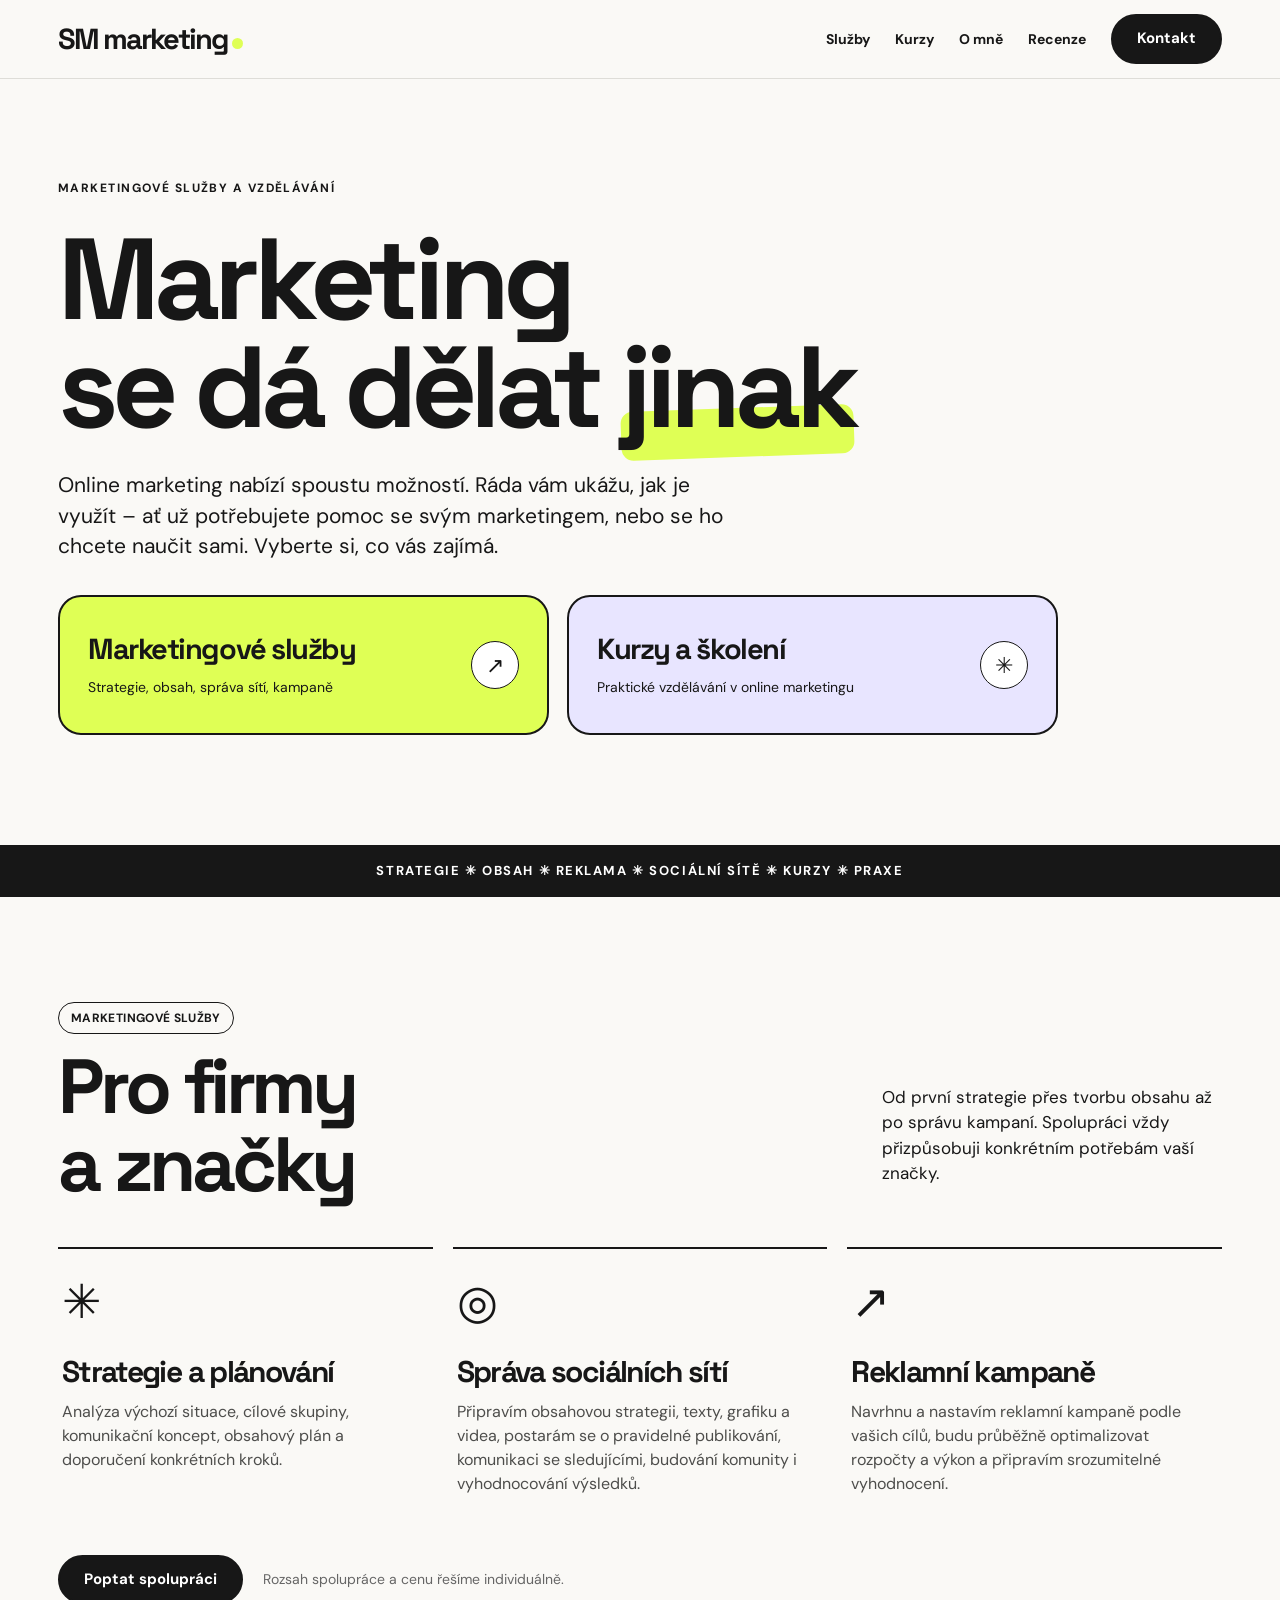
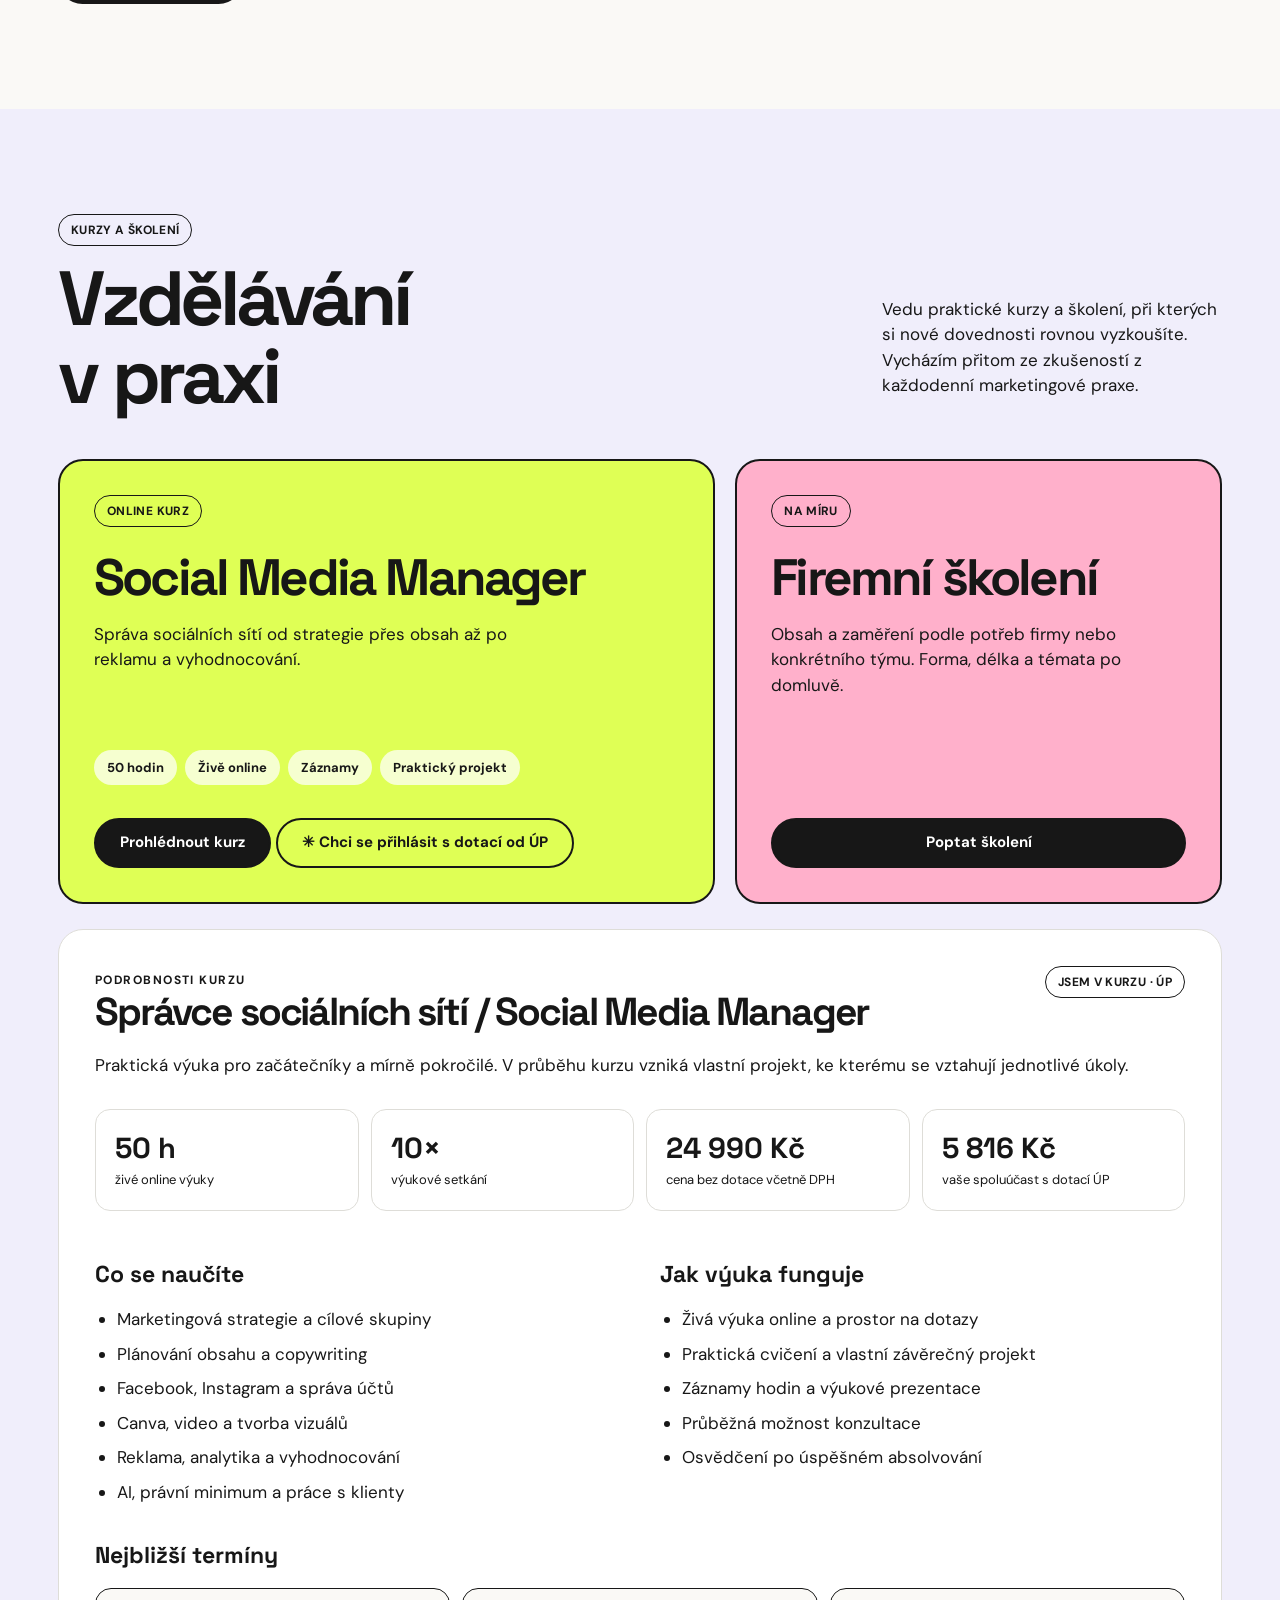
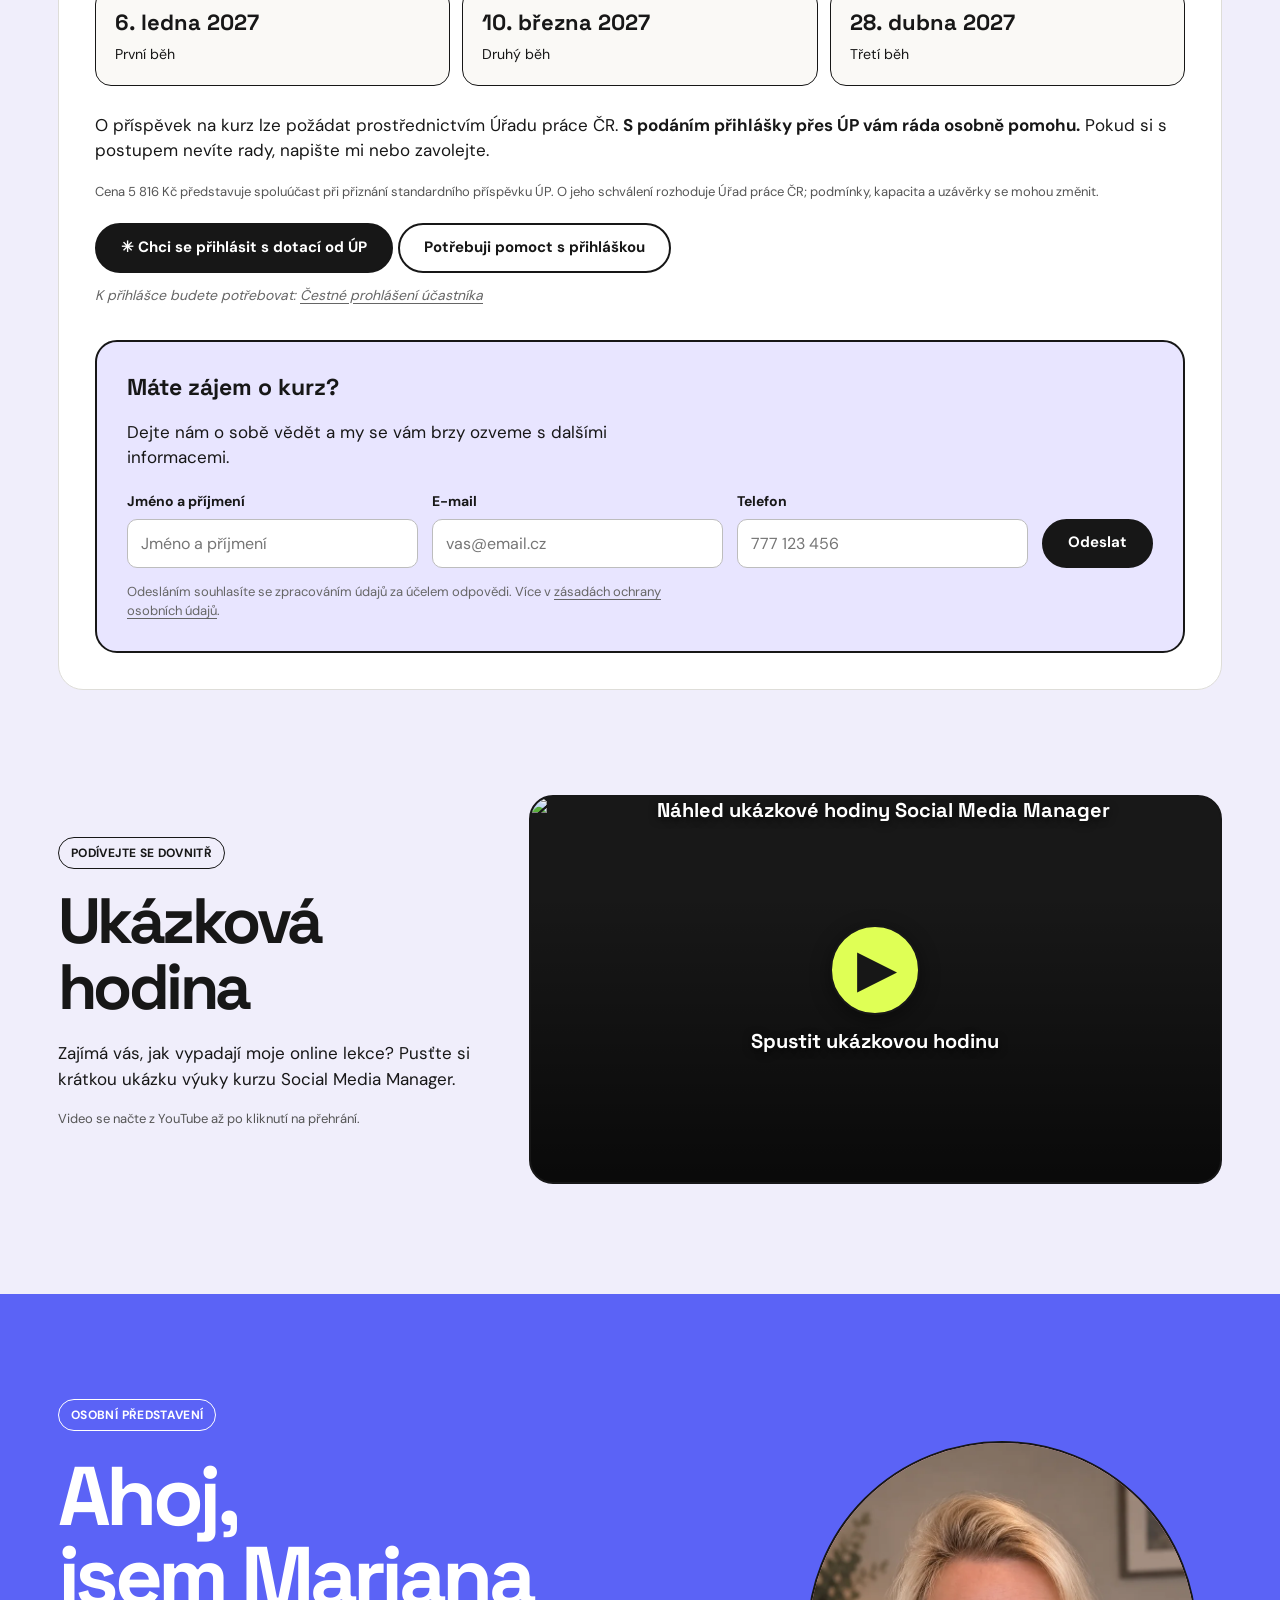
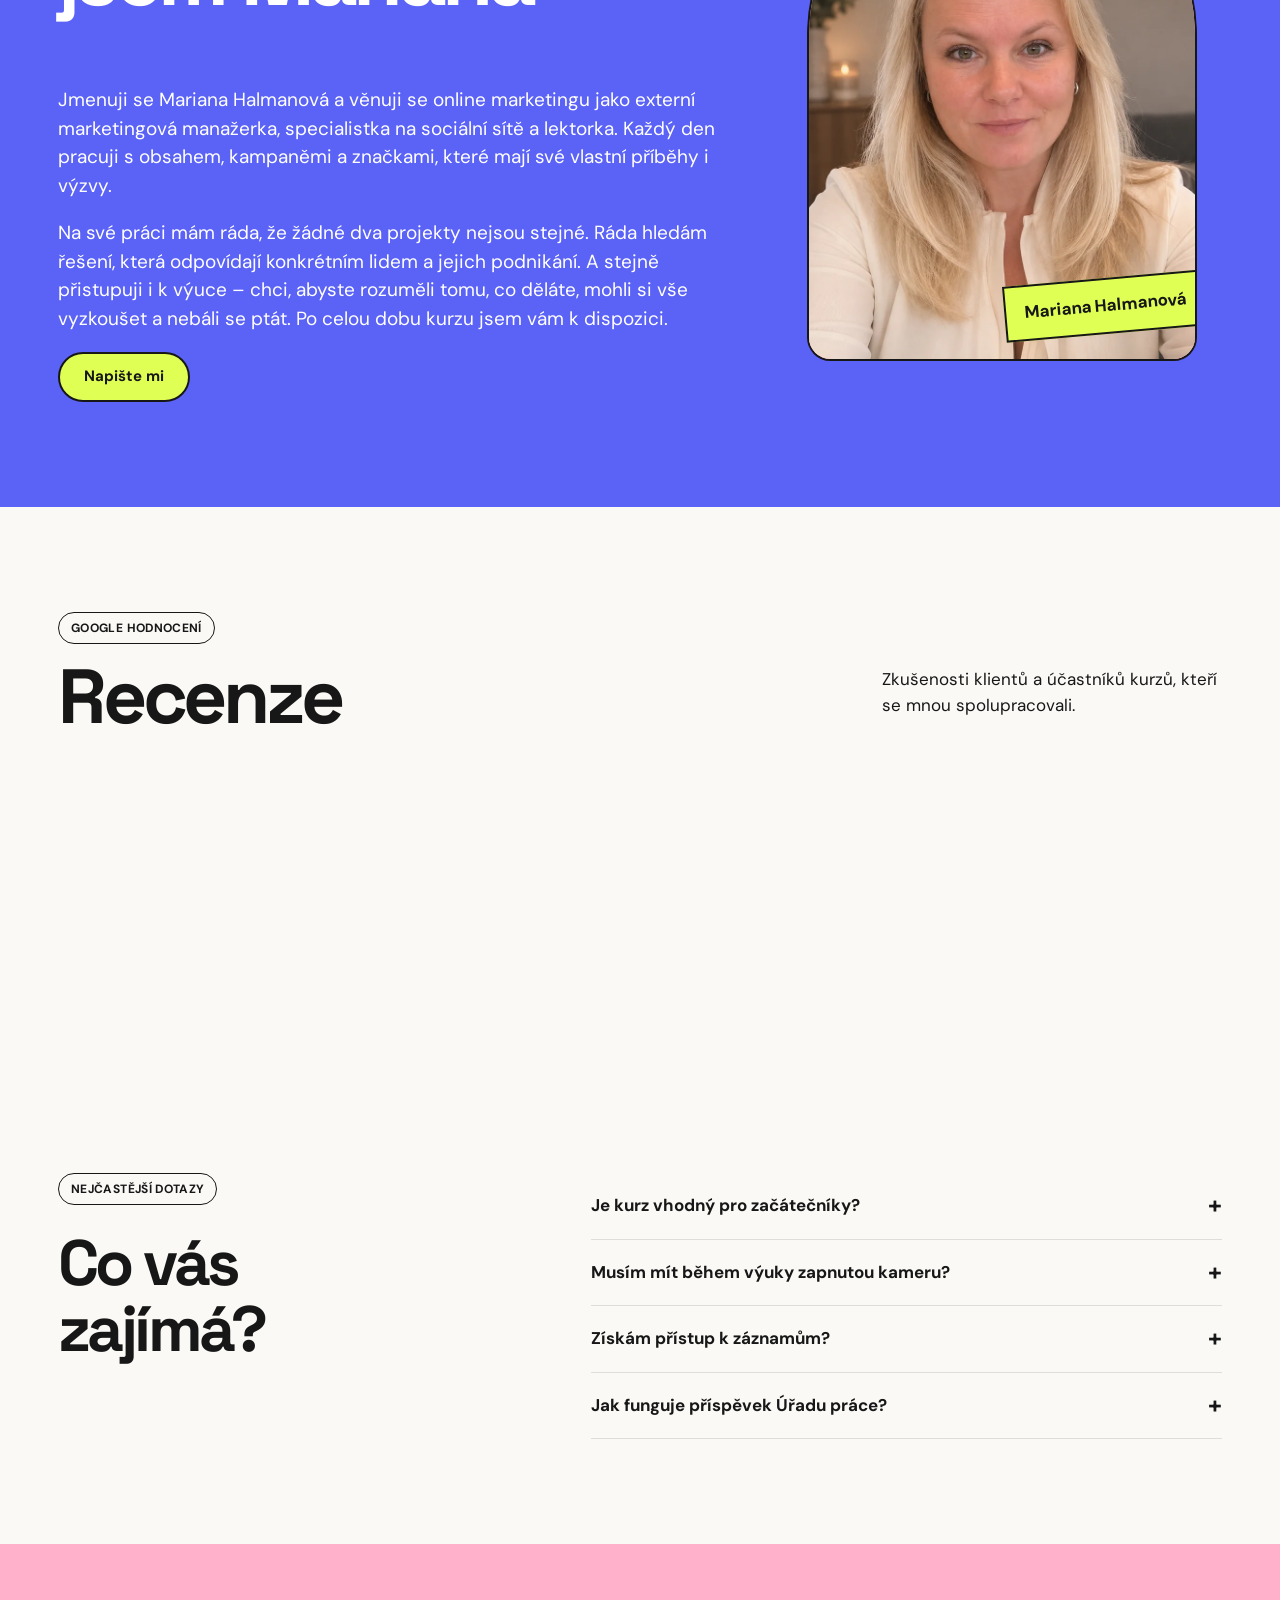
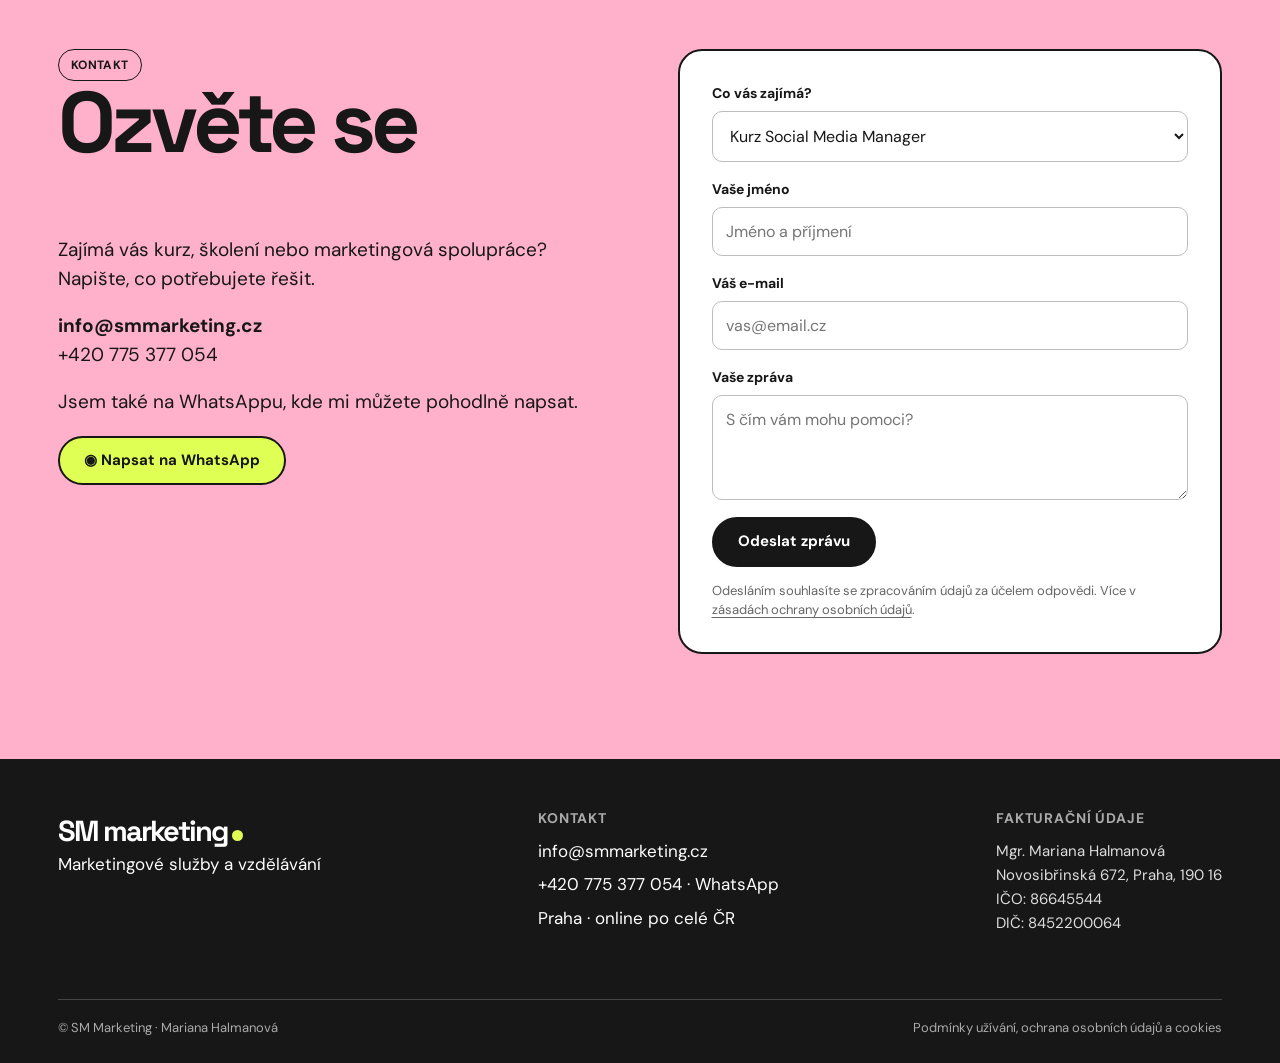
==== commit e1b815a8: "Nový vzhled webu podle návrhu (větev redesign, zatím nenasazeno) Co-Authored-By: Claude Sonnet 5.5 <" ====
--- a/index.html
+++ b/index.html
@@ -1,447 +1,385 @@
 <!DOCTYPE html>
 <html lang="cs">
 <head>
-  <link rel="icon" type="image/png" href="/images/logo.png">
-  <link rel="shortcut icon" href="/images/favicon.ico" type="image/x-icon">
-  <meta charset="UTF-8" />
-  <meta name="viewport" content="width=device-width, initial-scale=1.0">
-  <title data-key="meta_title">SM Marketing</title>
-  <meta name="description" content="SM Marketing nabízí správu sociálních sítí, online reklamu, digitální marketing a školení ve firmách. Pomáháme firmám růst a oslovit nové zákazníky v Česku i ze zahraničí." data-key="meta_description">
-
-    <!-- Google tag (gtag.js) -->
-    <script async src="https://www.googletagmanager.com/gtag/js?id=G-JXE1LWBLBG"></script>
-    <script>
-      window.dataLayer = window.dataLayer || [];
-      function gtag(){dataLayer.push(arguments);}
-      gtag('js', new Date());
-      gtag('config', 'G-JXE1LWBLBG');
-    </script>
-
-  <link rel="stylesheet" href="styles.css" />
-<!-- Cookie banner
-  <script src="https://web.cmp.usercentrics.eu/modules/autoblocker.js"></script>
-<script id="usercentrics-cmp" src="https://web.cmp.usercentrics.eu/ui/loader.js" data-settings-id="q4YYZ8uNWTqP6X" async></script>
+<meta charset="utf-8">
+<meta name="viewport" content="width=device-width,initial-scale=1">
+<title>SM Marketing | Marketingové služby a kurzy</title>
+<meta name="description" content="SM Marketing – marketingové služby, správa sociálních sítí, reklamní kampaně a praktické online kurzy s Marianou Halmanovou">
+<link rel="canonical" href="https://www.smmarketing.cz/">
+<meta property="og:type" content="website">
+<meta property="og:locale" content="cs_CZ">
+<meta property="og:site_name" content="SM Marketing">
+<meta property="og:title" content="SM Marketing | Marketingové služby a kurzy">
+<meta property="og:description" content="Marketingové služby, správa sociálních sítí, reklamní kampaně a praktické online kurzy s Marianou Halmanovou">
+<meta property="og:url" content="https://www.smmarketing.cz/">
+<link rel="icon" type="image/png" href="/images/logo.png">
+<link rel="shortcut icon" href="/images/favicon.ico" type="image/x-icon">
+<link rel="preload" href="/fonts/space-grotesk-latin-wght-normal.woff2" as="font" type="font/woff2" crossorigin>
+<link rel="preload" href="/fonts/dm-sans-latin-wght-normal.woff2" as="font" type="font/woff2" crossorigin>
+<script>document.documentElement.className+=' js'</script>
+
+<!-- Google tag (gtag.js) -->
+<script async src="https://www.googletagmanager.com/gtag/js?id=G-JXE1LWBLBG"></script>
+<script>
+  window.dataLayer = window.dataLayer || [];
+  function gtag(){dataLayer.push(arguments);}
+  gtag('js', new Date());
+  gtag('config', 'G-JXE1LWBLBG');
+</script>
+
+<script type="application/ld+json">
+{
+  "@context": "https://schema.org",
+  "@type": "ProfessionalService",
+  "name": "SM Marketing",
+  "url": "https://www.smmarketing.cz/",
+  "description": "Marketingové služby, správa sociálních sítí, reklamní kampaně a praktické online kurzy.",
+  "email": "info@smmarketing.cz",
+  "telephone": "+420775377054",
+  "founder": { "@type": "Person", "name": "Mariana Halmanová" },
+  "address": {
+    "@type": "PostalAddress",
+    "streetAddress": "Novosibřinská 672",
+    "addressLocality": "Praha",
+    "postalCode": "190 16",
+    "addressCountry": "CZ"
+  }
+}
+</script>
+
+<link rel="stylesheet" href="/site.css">
 </head>
-<body> -->
-
-<!-- Header / Navbar -->
-<header class="navbar">
-  <div class="container">
-    <a href="#" class="logo">
-      <img src="/images/logo.png" alt="Logo" class="logo-img" />
-      SM Marketing
-    </a>
-    <!-- <div class="lang-switcher">
-      <a href="/" class="lang">🇨🇿</a>
-      <span class="divider"></span>
-      <a href="/en/" class="lang">🇬🇧</a>
-    </div> -->
-    <div class="nav-group">
-      <nav class="nav-links">
-        <a href="#home">Domů</a>
-        <a href="#about">O nás</a>
-        <a href="#services">Služby</a>
-        <a href="#kurzy">Kurzy</a>
-        <a href="#reference">Recenze</a>
-        <a href="#contact">Kontakt</a>
-      </nav>
-      <a href="#contact" class="btn btn-primary hide-on-mobile">Pojďme začít</a>
-    </div>
-  </div>
-    <button class="menu-toggle" id="menuToggle" aria-label="Otevřít menu">
-      <span class="bar"></span>
-      <span class="bar"></span>
-      <span class="bar"></span>
-    </button>  
+<body>
+<header class="nav">
+  <div class="container navinner">
+    <a href="#uvod" class="logo">SM marketing<span class="dot"></span></a>
+    <button class="mobile-nav-toggle" id="mobileNavToggle" type="button" aria-controls="siteNavLinks" aria-expanded="false">Menu</button>
+    <div class="navlinks" id="siteNavLinks">
+      <a href="#sluzby">Služby</a>
+      <a href="#kurzy">Kurzy</a>
+      <a href="#o-mne">O mně</a>
+      <a href="#recenze">Recenze</a>
+      <a href="#kontakt" class="btn">Kontakt</a>
+    </div>
+  </div>
 </header>
 
-  <!-- Hero -->
-  <section id="home" class="hero">
-    <div class="container hero-content">
-         <h1 data-key="hero_heading_1">Krok za krokem ...</h1>
-          <h1 data-key="hero_heading_2">... budujeme váš sen</h1>
-      <a href="#contact" class="btn btn-primary" data-key="hero_cta_text">Pojďme začít</a>
-    </div>
-  </section>
-
-  <!-- Jsem v kurzu (jenom na týden)
-  <section id="workshop" class="section workshop">
-    <div class="container workshop">
-      <p style="margin-bottom: 24px;">
-        <strong>Vzdělávací kurz Správce sociálních sítí</strong> je určen pro všechny, kteří chtějí efektivně spravovat firemní 
-        profily na Facebooku a Instagramu nebo rozjet své podnikání. Kurz je zařazen do programu <strong>Jsem v kurzu
-        a z 82 % jej financuje Úřad práce ČR</strong>. Účastník tak hradí pouze zbývající část ceny.
-      </p>
-
-      <p style="margin-bottom: 24px;">
-        Součástí kurzu je přístup k záznamu semináře, prezentace se všemi probíranými tématy a odkazy na doporučené nástroje, 
-        možnost konzultace s lektorkou po celou dobu trvání kurzu.
-      </p>
-
-      <p style="font-size: 13px; margin-bottom: 24px;">
-        Poslední termín kurzu proběhne na konci listopadu 2025. Na kurz se můžete přihlásit 
-        <strong>nejpozději do 23. 10. 2025</strong> prostřednictvím stránek Úřadu práce ČR:
-      </p>
-
-      <p style="font-size: 13px; margin-bottom: 24px;">
-        <a href="https://www.uradprace.cz/vyhledani-rekvalifikacniho-kurzu#/rekvalifikacni-kurz-detail/22144" target="_blank" style="text-decoration: underline; color: inherit;">
-          https://www.uradprace.cz/vyhledani-rekvalifikacniho-kurzu#/rekvalifikacni-kurz-detail/22144
-        </a>
-      </p>
-    </div>
-  </section> -->
-
-  <!-- Services -->
-  <section id="services" class="section services">
-    <div class="container">
-      <h2>Služby</h2>
-      <div class="cards">
-        <div class="card">
-          <!-- Ikona: plán -->
-          <svg class="card-icon" xmlns="http://www.w3.org/2000/svg" viewBox="0 0 24 24" fill="#2563EB">
-            <path d="M9 11h6v2H9zm0 4h4v2H9zm7-12h-1V2h-2v1H11V2H9v1H8c-1.1 0-2 .9-2 2v15a2 2 0 002 2h8a2 2 0 002-2V5c0-1.1-.9-2-2-2zM8 20V5h8v15H8z"/>
-          </svg>
-          <h3 data-key="service_1_title">Individuální marketingový plán</h3>
-          <p data-key="service_1_text">Vypracujeme strategii i rozpočet na míru – od cílení na správné publikum až po konkrétní kroky, jak zviditelnit vaši firmu online.</p>
-        </div>
-        <div class="card">
-          <!-- Ikona: megafon -->
-          <svg class="card-icon" xmlns="http://www.w3.org/2000/svg" fill="#2563EB" viewBox="0 0 24 24">
-            <path d="M3 10v4h2l3 5v-5h4l5 3V7l-5 3H8V5l-3 5H3z"/>
-          </svg>
-          <h3 data-key="service_2_title">Správa sociálních sítí a reklamních kampaní</h3>
-          <p data-key="service_2_text">Postaráme se o vaše profily, obsah, reklamy i analytiku. Vy se zatím můžete v klidu soustředit na svůj byznys.</p>
-        </div>
-        <div class="card">
-          <!-- Ikona: tužka -->
-          <svg class="card-icon" xmlns="http://www.w3.org/2000/svg" fill="#2563EB" viewBox="0 0 24 24">
-            <path d="M3 17.25V21h3.75L17.81 9.94l-3.75-3.75L3 17.25zM20.71 7.04a1.003 1.003 0 000-1.42l-2.34-2.34a1.003 1.003 0 00-1.42 0l-1.83 1.83 3.75 3.75 1.84-1.82z"/>
-          </svg>
-          <h3 data-key="service_3_title">Tvorba profesionálního obsahu</h3>
-          <p data-key="service_3_text">Navrhujeme vizuály, texty a videa, které budují důvěru, zaujmou a prodávají.</p>
-        </div>
-        <div class="card">
-          <!-- Ikona: komunita (tři osoby) -->
-          <svg class="card-icon" xmlns="http://www.w3.org/2000/svg" fill="#2563EB" viewBox="0 0 24 24">
-            <path d="M16 11c1.66 0 2.99-1.34 2.99-3S17.66 5 16 5s-3 1.34-3 3 1.34 3 3 3zm-8 0c1.66 0 2.99-1.34 2.99-3S9.66 5 8 5 5 6.34 5 8s1.34 3 3 3zm0 2c-2.33 0-7 1.17-7 3.5V19h14v-2.5c0-2.33-4.67-3.5-7-3.5zm8 0c-.29 0-.62.02-.97.05C17.16 13.36 20 14.28 20 15.5V19h4v-2.5c0-2.33-4.67-3.5-7-3.5z"/>
-          </svg>
-          <h3 data-key="service_4_title">Budování komunity</h3>
-          <p data-key="service_4_text">Pomáháme vám vytvářet pevné vztahy se zákazníky – od prvního kliknutí až po dlouhodobou loajalitu.</p>
-        </div>
-                <div class="card">
-          <!-- Ikona: kniha -->
-          <svg class="card-icon" xmlns="http://www.w3.org/2000/svg" fill="#2563EB" viewBox="0 0 24 24">
-            <path d="M18 2H6a2 2 0 00-2 2v16a1 1 0 001.447.894L12 18.118l6.553 2.776A1 1 0 0020 20V4a2 2 0 00-2-2zm0 16.382l-6-2.54-6 2.54V4h12v14.382z"/>
-          </svg>
-          <h3 data-key="service_5_title">Marketingová školení</h3>
-          <p data-key="service_5_text">Nabízíme praktická školení pro jednotlivce i firmy. Pomůžeme vám nastavit marketing, aby byl funkční a dlouhodobě udržitelný.</p> 
-        </div>
-                <div class="card">
-          <!-- Ikona: zeměkoule -->
-          <svg class="card-icon" xmlns="http://www.w3.org/2000/svg" fill="#2563EB" viewBox="0 0 24 24">
-            <path d="M12 2C6.48 2 2 6.48 2 12s4.48 10 10 10
-                    10-4.48 10-10S17.52 2 12 2zm0 18c-1.85 0-3.55-.63-4.9-1.69l6.19-6.19 4.24 4.24A8.005 8.005 0 0112 20zM4 12c0-1.85.63-3.55 1.69-4.9l6.19 6.19-4.24 4.24A8.005 8.005 0 014 12z"/>
-          </svg>
-          <h3 data-key="service_6_title">Pomáháme firmám uspět na českém trhu</h3>
-          <p data-key="service_6_text">Zajistíme lokalizaci, obsahovou i kulturní adaptaci, správu kanálů a komunikaci s českým publikem.</p>
-        </div>
-      </div>
-    </div>
-  </section>
-
-<!--  <section  id="about" class="section about">
-    <div class="container">
-      <h3 data-key="mini_cta_heading"><strong>Začněte nezávazně – úvodní konzultace zdarma</strong></h3>
-        <p data-key="mini_cta_text">Zjistíme, jaké máte cíle, rozpočet i představy a navrhneme konkrétní cestu,
-          jak <strong>posunout marketing vaší firmy vpřed</strong>.</p>
-    </div>
-  </section> -->
-
-<!-- Contact -->
-<section id="contact" class="section contact">
-  <div class="container">
-    <h2 data-key="contact_heading">Začněte nezávazně - úvodní konzultace zdarma</h2>
-    <form id="contactForm" action="https://formsubmit.co/info@smmarketing.cz" method="POST" class="contact-form">
-      <input type="hidden" name="_captcha" value="true">
-      <input type="hidden" name="_template" value="table">
-      <input type="hidden" name="_next" value="https://smmarketing.cz/">
-
-      <!-- Honeypot (neviditelné pole) -->
-      <input type="text" name="_honey" style="display:none">
-
-      <!-- Secret ID (ochrana proti botům) -->
-      <input type="hidden" name="_formsubmit_id" value="x8h3nd9a">
-
-      <div class="form-group">
-        <label for="name" data-key="contact_label_name">Vaše jméno</label>
-        <input type="text" id="name" name="name" placeholder="Tomáš Novák" required data-key="contact_placeholder_name" />
-      </div>
-
-      <div class="form-group">
-        <label for="email" data-key="contact_label_email">Váš e-mail</label>
-        <input type="email" id="email" name="email" placeholder="tomas.novak@chcibytvidet.cz" required data-key="contact_placeholder_email" />
-      </div>
-
-      <div class="form-group">
-        <label for="message" data-key="contact_label_message">Vaše zpráva</label>
-        <textarea id="message" name="message" rows="5" placeholder="Dobrý den, chci se nezávazně pobavit o možnostech spolupráce. Ozvěte se mi prosím." required data-key="contact_placeholder_message"></textarea>
-      </div>
-
-      <!-- reCAPTCHA widget -->
-      <div class="g-recaptcha" data-sitekey="6LfR8ZErAAAAAIZ0Hq9KYM69agcYDUU0myrdUE5M"></div>
-
-      <div id="thankYouMessage" style="display: none; color: green; margin-top: 1rem;" data-key="contact_thank_you">
-        Děkujeme za vaši zprávu!
-      </div>
-
-      <div class="submit-wrapper">
-        <button type="submit" class="btn btn-primary" data-key="contact_submit_text">Odeslat</button>
-      </div>
-    </form>
-  </div>
-</section>
-
-<!-- Kurzy -->
-  <section id="kurzy" class="section kurzy">
-    <div class="container">
-      <span class="kurzy-badge">Online kurz</span>
-      <h2>Social Media Manager / Správce sociálních sítí</h2>
-
-      <p>Kurz je zařazen do programu Jsem v kurzu. Na vzdělávání je možné čerpat příspěvek Úřadu práce ve výši až 76,73 % z celkové ceny. Vaše standardní spoluúčast tak činí pouze 23,27 %. V některých případech je podpora 100%.</p>
-
-      <p>Nejbližší termíny kurzů s podporou MPSV startují 6. ledna 2027, 10. března 2027 a na konci dubna 2027</p>
-
-      <p>O přiznání příspěvku rozhoduje Úřad práce ČR.</p>
-
-      <p><a href="https://up.gov.cz/vyhledani-rekvalifikacniho-kurzu#/rekvalifikacni-kurz-detail/26653" target="_blank" rel="noopener" class="btn btn-primary kurzy-cta">Chci se přihlásit na kurz s příspěvkem Úřadu práce</a></p>
-      <p class="kurzy-note">K přihlášce budete potřebovat: <a href="/docs/cestne-prohlaseni.docx" download>Čestné prohlášení účastníka</a></p>
-
-      <p>V tomto online kurzu se naučíte vše, co potřebujete pro práci správce sociálních sítí. Lektorka vám předá zkušenosti z praxe i postupy, které sama každý den používá při správě sociálních sítí pro své klienty.</p>
-
-      <p>Kurz je přímo pro vás, pokud chcete:</p>
-      <ul class="kurzy-list">
-        <li>začít pracovat jako správce sociálních sítí</li>
-        <li>nabízet správu sociálních sítí klientům</li>
-        <li>propagovat vlastní firmu nebo projekt</li>
-        <li>získat praktické dovednosti využitelné v praxi</li>
-      </ul>
-      <p>Kurz je vhodný pro začátečníky i mírně pokročilé.</p>
-
-      <h3>Co budete potřebovat?</h3>
-      <p>Nemusíte mít žádné zkušenosti s marketingem ani správou sociálních sítí.</p>
-      <p>Stačí vlastní počítač, připojení k internetu a chuť učit se nové věci.</p>
-
-      <h3>Co se v kurzu naučíte?</h3>
-      <p>Společně projdeme: tvorbu marketingové strategie, přípravu obsahu pro sociální sítě, práci s grafikou a videem, nastavení a analýzu reklam na sociálních sítích, využití AI v marketingu, komunikaci s klienty, jak získat klienty a nastartovat vlastní podnikání.</p>
-
-      <h3>Jak výuka probíhá?</h3>
-      <p>Každé téma si nejprve společně vysvětlíme a následně si ho ihned vyzkoušíte na praktických úkolech. Po celou dobu kurzu budete pracovat na vlastním projektu, díky kterému si nové znalosti rovnou osvojíte. Součástí kurzu jsou také individuální konzultace.</p>
-
-      <h3>Co od nás získáte?</h3>
-      <p>Během kurzu obdržíte řadu praktických materiálů, například obsahový plán, vzor smlouvy o spolupráci, tipy, kde hledat klienty, přehled nástrojů, které používám při své práci.</p>
-      <p><strong>Ke všem záznamům z výuky budete mít přístup ještě 3 měsíce po skončení kurzu.</strong></p>
-
-      <h3>Rozsah kurzu</h3>
-      <p>Kurz probíhá online v rozsahu 50 hodin. Výuka je rozdělena do 10 setkání po 5 hodinách, která se zpravidla konají ve středu a ve čtvrtek od 8:00 do 13:00. Po celou dobu kurzu máte navíc možnost využít individuální konzultace.</p>
-
-      <h3>Jak kurz zakončíte?</h3>
-      <p>Vaše znalosti budete průběžně prokazovat praktickými úkoly a závěrečným projektem.</p>
-      <p>Po úspěšném absolvování obdržíte osvědčení o absolvování kurzu.</p>
-
-      <h3>Cena</h3>
-      <p class="kurzy-price"><strong>24 990 Kč včetně DPH</strong></p>
-
-      <div class="kurzy-form-box">
-        <h3>Máte zájem o kurz?</h3>
+<main>
+<section id="uvod" class="hero">
+  <div class="container">
+    <span class="eyebrow">Marketingové služby a vzdělávání</span>
+    <h1>Marketing<br>se dá dělat <span class="mark">jinak</span></h1>
+    <p class="intro">Online marketing nabízí spoustu možností. Ráda vám ukážu, jak je využít – ať už potřebujete pomoc se svým marketingem, nebo se ho chcete naučit sami. Vyberte si, co vás zajímá.</p>
+    <div class="paths">
+      <a class="path" href="#sluzby">
+        <div>
+          <b>Marketingové služby</b>
+          <small>Strategie, obsah, správa sítí, kampaně</small>
+        </div>
+        <span class="circle" aria-hidden="true">↗</span>
+      </a>
+      <a class="path" href="#kurzy">
+        <div>
+          <b>Kurzy a školení</b>
+          <small>Praktické vzdělávání v online marketingu</small>
+        </div>
+        <span class="circle" aria-hidden="true">✳</span>
+      </a>
+    </div>
+  </div>
+</section>
+
+<div class="ticker" aria-hidden="true">STRATEGIE ✳ OBSAH ✳ REKLAMA ✳ SOCIÁLNÍ SÍTĚ ✳ KURZY ✳ PRAXE</div>
+
+<section id="sluzby" class="section">
+  <div class="container">
+    <div class="heading reveal">
+      <div>
+        <span class="pill">Marketingové služby</span>
+        <h2>Pro firmy<br>a značky</h2>
+      </div>
+      <p>Od první strategie přes tvorbu obsahu až po správu kampaní. Spolupráci vždy přizpůsobuji konkrétním potřebám vaší značky.</p>
+    </div>
+    <div class="services">
+      <article class="service reveal">
+        <div class="symbol" aria-hidden="true">✳</div>
+        <h3>Strategie a plánování</h3>
+        <p>Analýza výchozí situace, cílové skupiny, komunikační koncept, obsahový plán a doporučení konkrétních kroků.</p>
+      </article>
+      <article class="service reveal">
+        <div class="symbol" aria-hidden="true">◎</div>
+        <h3>Správa sociálních sítí</h3>
+        <p>Připravím obsahovou strategii, texty, grafiku a videa, postarám se o pravidelné publikování, komunikaci se sledujícími, budování komunity i vyhodnocování výsledků.</p>
+      </article>
+      <article class="service reveal">
+        <div class="symbol" aria-hidden="true">↗</div>
+        <h3>Reklamní kampaně</h3>
+        <p>Navrhnu a nastavím reklamní kampaně podle vašich cílů, budu průběžně optimalizovat rozpočty a výkon a připravím srozumitelné vyhodnocení.</p>
+      </article>
+    </div>
+    <div class="service-foot">
+      <a href="#kontakt" class="btn">Poptat spolupráci</a>
+      <span class="muted">Rozsah spolupráce a cenu řešíme individuálně.</span>
+    </div>
+  </div>
+</section>
+
+<section id="kurzy" class="section courses">
+  <div class="container">
+    <div class="heading reveal">
+      <div>
+        <span class="pill">Kurzy a školení</span>
+        <h2>Vzdělávání<br>v praxi</h2>
+      </div>
+      <p>Vedu praktické kurzy a školení, při kterých si nové dovednosti rovnou vyzkoušíte. Vycházím přitom ze zkušeností z každodenní marketingové praxe.</p>
+    </div>
+    <div class="course-grid">
+      <article class="course main reveal">
+        <div>
+          <span class="pill">Online kurz</span>
+          <h3>Social Media Manager</h3>
+          <p>Správa sociálních sítí od strategie přes obsah až po reklamu a vyhodnocování.</p>
+        </div>
+        <div>
+          <div class="chips">
+            <span>50 hodin</span>
+            <span>Živě online</span>
+            <span>Záznamy</span>
+            <span>Praktický projekt</span>
+          </div>
+          <a href="#detail-kurzu" class="btn">Prohlédnout kurz</a>
+          <a href="https://up.gov.cz/vyhledani-rekvalifikacniho-kurzu#/rekvalifikacni-kurz-detail/26653" class="btn outline" target="_blank" rel="noopener noreferrer">✳ Chci se přihlásit s dotací od ÚP</a>
+        </div>
+      </article>
+      <article class="course other reveal">
+        <div>
+          <span class="pill">Na míru</span>
+          <h3>Firemní školení</h3>
+          <p>Obsah a zaměření podle potřeb firmy nebo konkrétního týmu. Forma, délka a témata po domluvě.</p>
+        </div>
+        <a class="btn" href="#kontakt">Poptat školení</a>
+      </article>
+    </div>
+
+    <div class="details reveal" id="detail-kurzu">
+      <div class="details-head">
+        <div>
+          <span class="eyebrow">Podrobnosti kurzu</span>
+          <h3>Správce sociálních sítí / Social Media Manager</h3>
+        </div>
+        <span class="pill">Jsem v kurzu · ÚP</span>
+      </div>
+      <p>Praktická výuka pro začátečníky a mírně pokročilé. V průběhu kurzu vzniká vlastní projekt, ke kterému se vztahují jednotlivé úkoly.</p>
+      <div class="stats">
+        <div class="stat"><strong>50 h</strong><small>živé online výuky</small></div>
+        <div class="stat"><strong>10×</strong><small>výukové setkání</small></div>
+        <div class="stat"><strong>24 990 Kč</strong><small>cena bez dotace včetně DPH</small></div>
+        <div class="stat"><strong>5 816 Kč</strong><small>vaše spoluúčast s dotací ÚP</small></div>
+      </div>
+      <div class="two">
+        <div>
+          <h4>Co se naučíte</h4>
+          <ul class="checks">
+            <li>Marketingová strategie a cílové skupiny</li>
+            <li>Plánování obsahu a copywriting</li>
+            <li>Facebook, Instagram a správa účtů</li>
+            <li>Canva, video a tvorba vizuálů</li>
+            <li>Reklama, analytika a vyhodnocování</li>
+            <li>AI, právní minimum a práce s klienty</li>
+          </ul>
+        </div>
+        <div>
+          <h4>Jak výuka funguje</h4>
+          <ul class="checks">
+            <li>Živá výuka online a prostor na dotazy</li>
+            <li>Praktická cvičení a vlastní závěrečný projekt</li>
+            <li>Záznamy hodin a výukové prezentace</li>
+            <li>Průběžná možnost konzultace</li>
+            <li>Osvědčení po úspěšném absolvování</li>
+          </ul>
+        </div>
+      </div>
+      <h4>Nejbližší termíny</h4>
+      <div class="dates">
+        <div class="date"><strong>6. ledna 2027</strong><small>První běh</small></div>
+        <div class="date"><strong>10. března 2027</strong><small>Druhý běh</small></div>
+        <div class="date"><strong>28. dubna 2027</strong><small>Třetí běh</small></div>
+      </div>
+      <p>O příspěvek na kurz lze požádat prostřednictvím Úřadu práce ČR. <strong>S podáním přihlášky přes ÚP vám ráda osobně pomohu.</strong> Pokud si s postupem nevíte rady, napište mi nebo zavolejte.</p>
+      <p class="note">Cena 5 816 Kč představuje spoluúčast při přiznání standardního příspěvku ÚP. O jeho schválení rozhoduje Úřad práce ČR; podmínky, kapacita a uzávěrky se mohou změnit.</p>
+      <a href="https://up.gov.cz/vyhledani-rekvalifikacniho-kurzu#/rekvalifikacni-kurz-detail/26653" class="btn" target="_blank" rel="noopener noreferrer">✳ Chci se přihlásit s dotací od ÚP</a>
+      <a href="#kontakt" class="btn outline">Potřebuji pomoct s přihláškou</a>
+      <p class="cert-note">K přihlášce budete potřebovat: <a href="/docs/cestne-prohlaseni.docx" download>Čestné prohlášení účastníka</a></p>
+
+      <div class="interest">
+        <h4>Máte zájem o kurz?</h4>
         <p>Dejte nám o sobě vědět a my se vám brzy ozveme s dalšími informacemi.</p>
-        <form id="courseForm" class="kurzy-form" action="https://formsubmit.co/info@smmarketing.cz" method="POST">
+        <form class="interest-form" id="courseForm" action="https://formsubmit.co/info@smmarketing.cz" method="POST">
           <input type="hidden" name="_subject" value="Nová přihláška na kurz Social Media Manager">
           <input type="hidden" name="_template" value="table">
           <input type="hidden" name="_captcha" value="true">
-          <input type="hidden" name="_next" value="https://smmarketing.cz/#kurzy">
-
-          <!-- Honeypot (neviditelné pole) -->
-          <input type="text" name="_honey" style="display:none">
-
-          <div class="form-group">
-            <label for="course_name">Jméno a příjmení</label>
-            <input type="text" id="course_name" name="name" placeholder="Tomáš Novák" required />
-          </div>
-          <div class="form-group">
-            <label for="course_email">E-mail</label>
-            <input type="email" id="course_email" name="email" placeholder="tomas.novak@email.cz" required />
-          </div>
-          <div class="form-group">
-            <label for="course_phone">Telefon</label>
-            <input type="tel" id="course_phone" name="phone" placeholder="777 123 456" required />
-          </div>
-
-          <button type="submit" class="btn btn-primary">Odeslat</button>
+          <input type="hidden" name="_next" value="https://www.smmarketing.cz/kurzy?odeslano=1">
+          <input type="text" name="_honey" class="hp" tabindex="-1" autocomplete="off">
+          <label>Jméno a příjmení<input type="text" name="name" autocomplete="name" placeholder="Jméno a příjmení" required></label>
+          <label>E-mail<input type="email" name="email" autocomplete="email" placeholder="vas@email.cz" required></label>
+          <label>Telefon<input type="tel" name="phone" autocomplete="tel" placeholder="777 123 456" required></label>
+          <button type="submit" class="btn">Odeslat</button>
         </form>
-      </div>
-
-      <div class="kurzy-video">
-        <iframe src="https://www.youtube.com/embed/wYDfKPVHcLI" title="Social Media Manager" frameborder="0" allow="accelerometer; autoplay; clipboard-write; encrypted-media; gyroscope; picture-in-picture; web-share" allowfullscreen></iframe>
-      </div>
-
-      <p>Než se přihlásíte, můžete si prohlédnout také krátkou ukázku z kurzu, která vám přiblíží styl výuky i způsob, jakým společně pracujeme.</p>
-
-      <p>Máte otázky nebo si nejste jistí, jestli je kurz pro vás? Ozvěte se mi. Ráda vám poradím, zodpovím vaše dotazy a pomohu vám rozhodnout, zda je tento kurz tou správnou volbou.</p>
-    </div>
-  </section>
-
-  <!-- About Us -->
-  <section id="about" class="section about">
-    <div class="container">
-      <h2 data-key="about_heading">Jste v dobrých rukách</h2>
-        <p data-key="about_paragraph_1">SM Marketing vznikl z potřeby dělat marketing promyšleně, kvalitně a s opravdovým zájmem o to, co klientovi skutečně funguje. Věříme, že dobrý marketing není o náhodě, ale o správně nastaveném směru, detailu a práci, která dává smysl. Ke každému projektu proto přistupujeme individuálně, s respektem, pečlivostí a důrazem na výsledek.</p>
-        <p data-key="about_paragraph_2">Za značkou SM Marketing stojí Mariana Halmanová, marketérka s mnohaletou praxí v soukromém i veřejném sektoru.</p>
-    </div>
-  </section>
-
-  <!-- Recenze -->
-  <section id="reference" class="section references">
-    <div class="container">
-      <h2>Co říkají naši klienti</h2>
-      <!-- Trustmary Google Reviews widget -->
-      <script src="https://widget.trustmary.com/5VUS98EEq" async></script>
-    </div>
-  </section>
-
-
-  <!-- References / Testimonials
-  <section id="references" class="section references">
-    <div class="container">
-      <h2>Reference</h2>
-      <div class="testimonial">
-        <img src="/images/Ethan.jpg" alt="Ethan Johnson" class="avatar" />
-        <div class="testimonial-content">
-          <div class="testimonial-header">
-            <h4>Martin Knobl</h4>
-            <span class="date">15. 7. 2024</span>
-          </div>
-          <div class="stars">
-            <span class="star filled">★</span><span class="star filled">★</span><span class="star filled">★</span><span class="star filled">★</span><span class="star filled">★</span>
-          </div>
-          <p>SM Marketing je úžasný! Spojil jsem se s tolika zajímavými lidmi a znovu objevil svou vášeň pro fotografii.</p>
-        </div>
-      </div>
-
-      <div class="testimonial">
-        <img src="/images/Olivia.jpg" alt="Olivia Carter" class="avatar" />
-        <div class="testimonial-content">
-          <div class="testimonial-header">
-            <h4>Sára Vyndalová</h4>
-            <span class="date">12. 3. 2023</span>
-          </div>
-          <div class="stars">
-            <span class="star filled">★</span><span class="star filled">★</span><span class="star filled">★</span><span class="star filled">★</span><span class="star empty">★</span>
-          </div>
-          <p>Je to skvělá firma, ale pár funkcí by se ještě hodilo. Komunita je ale úžasná!</p>
-        </div>
-      </div>
-
-      <div class="testimonial">
-        <img src="/images/Noah.jpg" alt="Noah Miller" class="avatar" />
-        <div class="testimonial-content">
-          <div class="testimonial-header">
-            <h4>Nikolas Menšík</h4>
-            <span class="date">1. 2. 2025</span>
-          </div>
-          <div class="stars">
-            <span class="star filled">★</span><span class="star filled">★</span><span class="star filled">★</span><span class="star filled">★</span><span class="star filled">★</span>
-          </div>
-          <p>Naprostá paráda! Funkce chatu v reálném čase je revoluční pro skupinové diskuze a plánování.</p>
-        </div>
-      </div>
-    </div>
-  </section> -->
-
-  <!-- Footer -->
+        <p class="form-note">Odesláním souhlasíte se zpracováním údajů za účelem odpovědi. Více v <a href="/legal.html#privacy">zásadách ochrany osobních údajů</a>.</p>
+      </div>
+    </div>
+  </div>
+</section>
+
+<section class="sample-section" id="ukazka-hodiny">
+  <div class="container sample-grid">
+    <div>
+      <span class="pill">Podívejte se dovnitř</span>
+      <h2>Ukázková hodina</h2>
+      <p>Zajímá vás, jak vypadají moje online lekce? Pusťte si krátkou ukázku výuky kurzu Social Media Manager.</p>
+      <p class="sample-note">Video se načte z YouTube až po kliknutí na přehrání.</p>
+    </div>
+    <div class="sample-video" id="sampleVideo">
+      <button class="sample-play" type="button" id="playSampleVideo" aria-label="Přehrát ukázkovou hodinu na YouTube">
+        <img src="https://i.ytimg.com/vi/wYDfKPVHcLI/hqdefault.jpg" width="480" height="360" alt="Náhled ukázkové hodiny Social Media Manager" loading="lazy">
+        <span aria-hidden="true">▶</span>Spustit ukázkovou hodinu
+      </button>
+    </div>
+  </div>
+</section>
+
+<section id="o-mne" class="section about">
+  <div class="container about-inner">
+    <div class="reveal">
+      <span class="pill">Osobní představení</span>
+      <h2>Ahoj,<br>jsem Mariana</h2>
+      <p>Jmenuji se Mariana Halmanová a věnuji se online marketingu jako externí marketingová manažerka, specialistka na sociální sítě a lektorka. Každý den pracuji s obsahem, kampaněmi a značkami, které mají své vlastní příběhy i výzvy.</p>
+      <p>Na své práci mám ráda, že žádné dva projekty nejsou stejné. Ráda hledám řešení, která odpovídají konkrétním lidem a jejich podnikání. A stejně přistupuji i k výuce – chci, abyste rozuměli tomu, co děláte, mohli si vše vyzkoušet a nebáli se ptát. Po celou dobu kurzu jsem vám k dispozici.</p>
+      <a class="btn alt" href="#kontakt">Napište mi</a>
+    </div>
+    <div class="portrait reveal">
+      <img src="/images/mariana-portret.webp" width="800" height="1067" loading="lazy" decoding="async" alt="Mariana Halmanová – marketingová manažerka a lektorka">
+      <div class="portrait-label">Mariana Halmanová</div>
+    </div>
+  </div>
+</section>
+
+<section id="recenze" class="section">
+  <div class="container">
+    <div class="heading reveal">
+      <div>
+        <span class="pill">Google hodnocení</span>
+        <h2>Recenze</h2>
+      </div>
+      <p>Zkušenosti klientů a účastníků kurzů, kteří se mnou spolupracovali.</p>
+    </div>
+    <!-- Živé Google recenze: Elfsight widget nastavený Marianou v účtu SM Marketing -->
+    <div id="googleReviews" aria-label="Recenze z Google">
+      <script src="https://elfsightcdn.com/platform.js" async></script>
+      <div class="elfsight-app-94af0cbe-01ce-4e02-8335-0b12f4ab7afb" data-elfsight-app-lazy></div>
+    </div>
+  </div>
+</section>
+
+<section class="section" id="faq" style="padding-top:30px">
+  <div class="container faq">
+    <div>
+      <span class="pill">Nejčastější dotazy</span>
+      <h2>Co vás<br>zajímá?</h2>
+    </div>
+    <div>
+      <details>
+        <summary>Je kurz vhodný pro začátečníky?</summary>
+        <p>Ano. Kurz je vhodný pro úplné začátečníky i pro pokročilejší, kteří už se sociálními sítěmi pracují, ale chtějí získat komplexní přehled a dát si jednotlivé oblasti marketingu do souvislostí. Začínám od základů a postupně přecházím k praktickým úkolům.</p>
+      </details>
+      <details>
+        <summary>Musím mít během výuky zapnutou kameru?</summary>
+        <p>Ne, během výuky nemusíte mít zapnutou kameru ani mikrofon. Kameru musím mít zapnutou jen já – abyste věděli, kdo vám to všechno vypráví. 😊</p>
+      </details>
+      <details>
+        <summary>Získám přístup k záznamům?</summary>
+        <p>Ano. Všechny hodiny se nahrávají a účastníci získají přístup k záznamům i výukovým prezentacím. K probíranému obsahu se tak mohou vracet i po výuce.</p>
+      </details>
+      <details>
+        <summary>Jak funguje příspěvek Úřadu práce?</summary>
+        <p>Podpora závisí na konkrétních podmínkách a rozhodnutí ÚP. Přihláška se podává přes portál Jsem v kurzu.</p>
+      </details>
+    </div>
+  </div>
+</section>
+
+<section id="kontakt" class="section contact">
+  <div class="container contact-grid">
+    <div class="reveal">
+      <span class="pill">Kontakt</span>
+      <h2>Ozvěte se</h2>
+      <p>Zajímá vás kurz, školení nebo marketingová spolupráce? Napište, co potřebujete řešit.</p>
+      <p>
+        <a href="mailto:info@smmarketing.cz"><strong>info@smmarketing.cz</strong></a>
+        <br><a href="tel:+420775377054">+420 775 377 054</a>
+      </p>
+      <p>Jsem také na WhatsAppu, kde mi můžete pohodlně napsat.</p>
+      <a class="btn alt" href="https://wa.me/420775377054" target="_blank" rel="noopener noreferrer">◉ Napsat na WhatsApp</a>
+    </div>
+    <div class="reveal">
+      <form class="form" id="contactForm" action="https://formsubmit.co/info@smmarketing.cz" method="POST">
+        <input type="hidden" name="_subject" value="Nová zpráva z webu SM Marketing">
+        <input type="hidden" name="_template" value="table">
+        <input type="hidden" name="_captcha" value="true">
+        <input type="hidden" name="_next" value="https://www.smmarketing.cz/kontakt?odeslano=1">
+        <input type="hidden" name="_formsubmit_id" value="x8h3nd9a">
+        <input type="text" name="_honey" class="hp" tabindex="-1" autocomplete="off">
+        <label>Co vás zajímá?
+          <select name="topic" required>
+            <option value="Kurz Social Media Manager">Kurz Social Media Manager</option>
+            <option value="Firemní školení">Firemní školení</option>
+            <option value="Marketingová spolupráce">Marketingová spolupráce</option>
+            <option value="Jiný dotaz">Jiný dotaz</option>
+          </select>
+        </label>
+        <label>Vaše jméno<input name="name" autocomplete="name" required placeholder="Jméno a příjmení"></label>
+        <label>Váš e-mail<input name="email" type="email" autocomplete="email" required placeholder="vas@email.cz"></label>
+        <label>Vaše zpráva<textarea name="message" placeholder="S čím vám mohu pomoci?" required></textarea></label>
+        <button class="btn" type="submit">Odeslat zprávu</button>
+        <p class="form-note">Odesláním souhlasíte se zpracováním údajů za účelem odpovědi. Více v <a href="/legal.html#privacy">zásadách ochrany osobních údajů</a>.</p>
+      </form>
+    </div>
+  </div>
+</section>
+</main>
+
 <footer class="footer">
-  <!--  <div class="container footer-links">
-      <a href="legal.html#terms">Podmínky užívání</a>
-      <a href="legal.html#privacy">Zásady ochrany osobních údajů</a>
-      <a href="legal.html#cookies">Zásady používání cookies</a>      
-    </div> -->
-  
-<div class="container">
-  <div class="social-icons">
-    <a href="https://www.facebook.com/profile.php?id=61566155831082" aria-label="Facebook" target="_blank" rel="noopener noreferrer">
-      <svg xmlns="http://www.w3.org/2000/svg" width="24" height="24" fill="none" stroke="#6B7280" stroke-width="2" stroke-linecap="round" stroke-linejoin="round" viewBox="0 0 24 24">
-        <path d="M18 2h-3a4 4 0 0 0-4 4v3H8v4h3v9h4v-9h3.28l.72-4H15V6a1 1 0 0 1 1-1h2z"/>
-      </svg>
-    </a>
-    <a href="https://www.linkedin.com/in/mariana-halmanov%C3%A1-6aa9739a/" aria-label="LinkedIn" target="_blank" rel="noopener noreferrer">
-      <svg xmlns="http://www.w3.org/2000/svg" width="24" height="24" fill="none" stroke="#6B7280" stroke-width="2" stroke-linecap="round" stroke-linejoin="round" viewBox="0 0 24 24">
-        <path d="M16 8a6 6 0 0 1 6 6v7h-4v-7a2 2 0 0 0-4 0v7h-4v-7a6 6 0 0 1 6-6z"/>
-        <rect x="2" y="9" width="4" height="12"/>
-        <circle cx="4" cy="4" r="2"/>
-      </svg>
-    </a>        
-  </div>      
-</div>
-    <div class="container footer-info">
-      <div class="footer-info-col">
-        <strong>Mgr. Mariana Halmanová</strong>
-        <span>Novosibřinská 672, Praha, 190 16</span>
-        <span>IČO: 86645544</span>
-        <span>DIČ: 8452200064</span>
-      </div>
-      <div class="footer-info-col">
-        <span>Telefon: <a href="tel:+420775377054">775 377 054</a></span>
-        <span>Email: <a href="mailto:info@smmarketing.cz">info@smmarketing.cz</a></span>
-      </div>
-    </div>
-    <div class="container">
-      <p class="copyright" data-key="footer_copyright">© 2025 SM Marketing. All rights reserved.</p>
-      <p class="developer" data-key="footer_developer">
-        Created by Webnami
-      </p>
-    </div>
-  </footer>
-  
-
-  <!-- Link to .js file with the form -->
-  <script src="script.js"></script>
-  <!-- Link to .js file with the toggle -->
-  <script src="toggle.js"></script>
-  <!-- Script pro CMS -->
-  <script>
-  window.addEventListener("DOMContentLoaded", function () {
-    fetch("https://api.sheetbest.com/sheets/8faed474-1ef0-4af4-8ecb-c6eee993d4ef")
-      .then(res => res.json())
-      .then(data => {
-        console.log("✔️ Načteno řádků:", data.length);
-        console.log("🔍 První položka:", data[0]);
-
-        data.forEach(item => {
-          const key = item.key || item.Key;
-          const value = item.value || item.Value;
-
-          const el = document.querySelector(`[data-key="${key}"]`);
-          if (el) {
-            if ('placeholder' in el) {
-              el.placeholder = value;
-            } else if (el.tagName === 'TITLE') {
-              document.title = value;
-            } else if (el.tagName === 'META') {
-              el.setAttribute("content", value);
-            } else {
-              el.textContent = value;
-            }
-          } else {
-            console.warn(`⚠️ Element s data-key="${key}" nebyl nalezen.`);
-          }
-        });
-      })
-      .catch(error => {
-        console.error("❌ Chyba při načítání obsahu:", error);
-      });
-  });
-  </script>
-  <!-- Script pro reCAPTCHu -->
-  <script src="https://www.google.com/recaptcha/api.js" async defer></script>
-
+  <div class="container">
+    <div class="footline">
+      <div>
+        <div class="logo">SM marketing<span class="dot"></span></div>
+        <p>Marketingové služby a vzdělávání</p>
+      </div>
+      <div>
+        <h4>Kontakt</h4>
+        <p><a href="mailto:info@smmarketing.cz">info@smmarketing.cz</a></p>
+        <p><a href="tel:+420775377054">+420 775 377 054</a> · <a href="https://wa.me/420775377054" target="_blank" rel="noopener noreferrer">WhatsApp</a></p>
+        <p>Praha · online po celé ČR</p>
+      </div>
+      <div>
+        <h4>Fakturační údaje</h4>
+        <address>
+          Mgr. Mariana Halmanová<br>
+          Novosibřinská 672, Praha, 190 16<br>
+          IČO: 86645544<br>
+          DIČ: 8452200064
+        </address>
+      </div>
+    </div>
+    <div class="footbottom">
+      <span>© SM Marketing · Mariana Halmanová</span>
+      <a href="/legal.html">Podmínky užívání, ochrana osobních údajů a cookies</a>
+    </div>
+  </div>
+</footer>
+
+<div class="toast" id="toast" role="status" hidden>Děkuji, zpráva byla odeslána. Brzy se vám ozvu.</div>
+
+<script src="/site.js"></script>
 </body>
 </html>
--- a/site.css
+++ b/site.css
@@ -0,0 +1,236 @@
+/* SM Marketing – nový vzhled (návrh z listopadu 2026) */
+
+/* ===== Fonty (self-host, variabilní) ===== */
+@font-face{font-family:'DM Sans';font-style:normal;font-weight:100 1000;font-display:swap;src:url(/fonts/dm-sans-latin-ext-wght-normal.woff2) format('woff2-variations'),url(/fonts/dm-sans-latin-ext-wght-normal.woff2) format('woff2');unicode-range:U+0100-02BA,U+02BD-02C5,U+02C7-02CC,U+02CE-02D7,U+02DD-02FF,U+0304,U+0308,U+0329,U+1D00-1DBF,U+1E00-1E9F,U+1EF2-1EFF,U+2020,U+20A0-20AB,U+20AD-20C0,U+2113,U+2C60-2C7F,U+A720-A7FF}
+@font-face{font-family:'DM Sans';font-style:normal;font-weight:100 1000;font-display:swap;src:url(/fonts/dm-sans-latin-wght-normal.woff2) format('woff2-variations'),url(/fonts/dm-sans-latin-wght-normal.woff2) format('woff2');unicode-range:U+0000-00FF,U+0131,U+0152-0153,U+02BB-02BC,U+02C6,U+02DA,U+02DC,U+0304,U+0308,U+0329,U+2000-206F,U+20AC,U+2122,U+2191,U+2193,U+2212,U+2215,U+FEFF,U+FFFD}
+@font-face{font-family:'Space Grotesk';font-style:normal;font-weight:300 700;font-display:swap;src:url(/fonts/space-grotesk-latin-ext-wght-normal.woff2) format('woff2-variations'),url(/fonts/space-grotesk-latin-ext-wght-normal.woff2) format('woff2');unicode-range:U+0100-02BA,U+02BD-02C5,U+02C7-02CC,U+02CE-02D7,U+02DD-02FF,U+0304,U+0308,U+0329,U+1D00-1DBF,U+1E00-1E9F,U+1EF2-1EFF,U+2020,U+20A0-20AB,U+20AD-20C0,U+2113,U+2C60-2C7F,U+A720-A7FF}
+@font-face{font-family:'Space Grotesk';font-style:normal;font-weight:300 700;font-display:swap;src:url(/fonts/space-grotesk-latin-wght-normal.woff2) format('woff2-variations'),url(/fonts/space-grotesk-latin-wght-normal.woff2) format('woff2');unicode-range:U+0000-00FF,U+0131,U+0152-0153,U+02BB-02BC,U+02C6,U+02DA,U+02DC,U+0304,U+0308,U+0329,U+2000-206F,U+20AC,U+2122,U+2191,U+2193,U+2212,U+2215,U+FEFF,U+FFFD}
+
+/* ===== Základ ===== */
+:root{--ink:#171717;--paper:#faf9f6;--lime:#dfff55;--pink:#ffb0cb;--violet:#5b63f6;--lilac:#e8e5ff;--line:#deddd8}
+*{box-sizing:border-box}
+html{scroll-behavior:smooth;scroll-padding-top:86px;-webkit-text-size-adjust:100%}
+body{margin:0;color:var(--ink);background:var(--paper);font:17px/1.5 'DM Sans',sans-serif}
+h1,h2,h3,.logo{font-family:'Space Grotesk',sans-serif;letter-spacing:-.055em}
+h1,h2,h3,p{margin-top:0}
+a{color:inherit;text-decoration:none}
+img{max-width:100%}
+.container{max-width:1240px;margin:0 auto;padding:0 38px}
+:focus-visible{outline:3px solid var(--violet);outline-offset:3px}
+.about :focus-visible{outline-color:var(--lime)}
+
+/* ===== Navigace ===== */
+.nav{position:sticky;top:0;z-index:30;background:#faf9f6ed;backdrop-filter:blur(16px);-webkit-backdrop-filter:blur(16px);border-bottom:1px solid var(--line)}
+.navinner{display:flex;height:78px;align-items:center;justify-content:space-between;gap:20px}
+.logo{font-size:29px;font-weight:700;letter-spacing:-.07em;white-space:nowrap}
+.dot{display:inline-block;width:11px;height:11px;border-radius:50%;background:var(--lime);margin-left:4px}
+.navlinks{display:flex;gap:25px;align-items:center;font-size:14px;font-weight:700}
+.mobile-nav-toggle{display:none;border:1.5px solid var(--ink);border-radius:99px;background:var(--lime);padding:10px 16px;min-height:44px;font:700 14px 'DM Sans',sans-serif;cursor:pointer;color:var(--ink)}
+
+/* ===== Tlačítka a drobnosti ===== */
+.btn{display:inline-block;border:2px solid var(--ink);border-radius:99px;padding:13px 24px;background:var(--ink);color:#fff;font:700 15px/1.3 'DM Sans',sans-serif;text-align:center;transition:transform .2s,background .2s;cursor:pointer}
+.btn:hover{transform:translateY(-3px);background:var(--violet)}
+.btn.alt{background:var(--lime);color:var(--ink)}
+.btn.alt:hover{background:var(--pink)}
+.btn.outline{background:transparent;color:var(--ink)}
+.btn.outline:hover{color:#fff}
+.eyebrow{display:inline-block;text-transform:uppercase;font-size:12px;letter-spacing:.12em;font-weight:700}
+.pill{display:inline-block;border:1px solid currentColor;border-radius:50px;padding:6px 12px;font-weight:700;font-size:12px;letter-spacing:.03em;text-transform:uppercase}
+.about .pill,.faq .pill{display:table;margin-bottom:26px}
+
+/* ===== Úvod ===== */
+.hero{padding:95px 0 110px;overflow:hidden}
+.hero h1{font-size:clamp(64px,9vw,130px);line-height:.94;margin:26px 0 28px;max-width:1060px}
+.mark{position:relative;z-index:0;white-space:nowrap}
+.mark:after{content:'';position:absolute;bottom:3%;left:0;right:0;height:33%;background:var(--lime);border-radius:12px;transform:rotate(-2deg);z-index:-1}
+.intro{font-size:21px;max-width:690px;line-height:1.45;margin-bottom:34px}
+.paths{display:grid;grid-template-columns:1fr 1fr;gap:18px;max-width:1000px}
+.path{border:2px solid var(--ink);border-radius:23px;padding:25px 28px;display:flex;justify-content:space-between;gap:20px;align-items:center;min-height:140px;transition:transform .2s}
+.path:hover{transform:rotate(-1deg) translateY(-4px)}
+.path:first-child{background:var(--lime)}
+.path:last-child{background:var(--lilac)}
+.path b{font:700 29px/1.1 'Space Grotesk',sans-serif;letter-spacing:-.05em}
+.path small{display:block;font-size:14px;margin-top:10px}
+.path .circle{width:48px;height:48px;background:white;border:1.5px solid var(--ink);border-radius:50%;display:grid;place-items:center;font-size:22px;flex-shrink:0}
+.ticker{background:var(--ink);color:white;padding:16px;overflow:hidden;white-space:nowrap;text-align:center;font-weight:700;font-size:13px;letter-spacing:.12em}
+
+/* ===== Sekce ===== */
+.section{padding:105px 0}
+.heading{display:flex;justify-content:space-between;gap:35px;align-items:end;margin-bottom:43px}
+.heading h2{font-size:clamp(51px,6vw,82px);line-height:1.02;margin:13px 0 0}
+.heading p{max-width:340px}
+
+/* Služby */
+.services{display:grid;grid-template-columns:repeat(3,1fr);gap:20px}
+.service{border-top:2px solid var(--ink);padding:23px 4px 13px}
+.service .symbol{font:500 47px 'Space Grotesk',sans-serif;height:65px}
+.service h3{font-size:30px;line-height:1.1;margin:18px 0 12px}
+.service p{font-size:16px;color:#4d4d4b}
+.service-foot{margin-top:30px;display:flex;align-items:center;gap:20px;flex-wrap:wrap}
+.muted{color:#666;font-size:14px}
+
+/* Kurzy */
+.courses{background:#f0eefb}
+.course-grid{display:grid;grid-template-columns:1.35fr 1fr;gap:20px}
+.course{border:2px solid var(--ink);border-radius:25px;padding:34px;min-height:445px;display:flex;flex-direction:column;justify-content:space-between;position:relative;overflow:hidden}
+.course.main{background:var(--lime)}
+.course.other{background:var(--pink)}
+.course h3{font-size:clamp(37px,4vw,59px);line-height:1.04;margin:24px 0 18px}
+.course p{max-width:440px}
+.chips{display:flex;gap:8px;flex-wrap:wrap;margin:18px 0 24px}
+.chips span{background:#ffffffb8;border-radius:30px;padding:8px 13px;font-size:13px;font-weight:700}
+.course .btn+.btn{margin-top:9px}
+.details{background:#fff;border:1px solid var(--line);border-radius:25px;padding:36px;margin-top:25px}
+.details-head{display:flex;align-items:start;justify-content:space-between;gap:30px;margin-bottom:20px}
+.details h3{font-size:39px;line-height:1.08;margin:0}
+.stats{display:grid;grid-template-columns:repeat(4,1fr);gap:12px;margin:30px 0}
+.stat{border:1px solid var(--line);border-radius:15px;padding:19px}
+.stat strong{display:block;font:700 29px 'Space Grotesk',sans-serif}
+.stat small{font-size:13px}
+.two{display:grid;grid-template-columns:1fr 1fr;gap:40px}
+.two h4,.details h4{font:700 23px 'Space Grotesk',sans-serif;margin:18px 0}
+.checks{padding-left:22px}
+.checks li{margin-bottom:9px}
+.dates{display:grid;grid-template-columns:repeat(3,1fr);gap:12px;margin:27px 0}
+.dates{margin-top:0}
+.date{border:1.5px solid var(--ink);border-radius:16px;padding:19px;background:var(--paper)}
+.date strong{display:block;font:700 22px 'Space Grotesk',sans-serif}
+.date small{display:block;margin-top:8px}
+.note{font-size:13px;color:#555;margin-top:18px}
+.details>.btn+.btn{margin-top:9px}
+.cert-note{font-size:14px;font-style:italic;color:#666;margin:12px 0 0}
+.cert-note a{text-decoration:underline;text-underline-offset:3px}
+.cert-note a:hover{color:var(--violet)}
+
+/* Zájem o kurz (přihláška) */
+.interest{background:var(--lilac);border:2px solid var(--ink);border-radius:22px;padding:30px;margin-top:34px}
+.interest h4{margin-top:0}
+.interest>p{max-width:560px}
+.interest-form{display:grid;grid-template-columns:repeat(3,1fr) auto;gap:14px;align-items:end;margin-top:20px}
+.interest-form .btn{height:49px;padding-top:0;padding-bottom:0}
+
+/* Ukázková hodina */
+.sample-section{padding:0 0 110px;background:#f0eefb}
+.sample-grid{display:grid;grid-template-columns:minmax(0,.75fr) minmax(0,1.25fr);gap:55px;align-items:center}
+.sample-grid h2{font-size:clamp(40px,5vw,66px);line-height:1.03;margin:20px 0}
+.sample-note{font-size:13px;color:#555}
+.sample-video{background:#171717;border:2px solid #171717;border-radius:24px;aspect-ratio:16/9;overflow:hidden;position:relative}
+.sample-play{position:relative;isolation:isolate;overflow:hidden;width:100%;height:100%;border:0;background:#181818;cursor:pointer;color:white;display:grid;place-content:center;gap:13px;text-align:center;padding:25px;font:700 20px 'Space Grotesk',sans-serif;text-shadow:0 2px 8px #000b}
+.sample-play img{position:absolute;inset:0;width:100%;height:100%;object-fit:cover;z-index:-2}
+.sample-play:after{content:'';position:absolute;inset:0;background:linear-gradient(0deg,#0009,#0000 75%);z-index:-1}
+.sample-play span{font-size:48px;background:#dfff55;width:90px;height:90px;display:grid;place-items:center;margin:auto;border:2px solid #171717;border-radius:50%;color:#171717;text-shadow:none;box-shadow:0 5px 20px #0006;transition:transform .2s}
+.sample-play:hover span{transform:scale(1.08)}
+.sample-video iframe{width:100%;height:100%;border:0;display:block}
+
+/* O mně */
+.about{background:var(--violet);color:white}
+.about-inner{display:grid;grid-template-columns:minmax(0,1.2fr) minmax(0,.8fr);gap:65px;align-items:center}
+.about h2{font-size:clamp(58px,6.5vw,92px);line-height:.96}
+.about p{font-size:19px}
+.portrait{position:relative;width:min(100%,390px);aspect-ratio:3/4;justify-self:center;background:var(--pink);border:2px solid var(--ink);border-radius:200px 200px 24px 24px;overflow:hidden;isolation:isolate;color:var(--ink)}
+.portrait img{position:absolute;inset:0;width:100%;height:100%;object-fit:cover;object-position:center center}
+.portrait-label{position:absolute;z-index:2;bottom:25px;right:-12px;background:var(--lime);border:2px solid var(--ink);padding:13px 18px;transform:rotate(-5deg);font-weight:700}
+
+/* Recenze */
+#googleReviews{min-height:260px}
+
+/* FAQ */
+.faq{display:grid;grid-template-columns:1fr 1.35fr;gap:65px}
+.faq h2{font-size:clamp(48px,5vw,70px);line-height:1.03;margin-top:0}
+.faq details{border-bottom:1px solid var(--line);padding:20px 0}
+.faq summary{font-weight:700;cursor:pointer;list-style:none;display:flex;justify-content:space-between;gap:15px}
+.faq summary::-webkit-details-marker{display:none}
+.faq summary:after{content:'+';font-size:24px;line-height:1}
+.faq details[open] summary:after{content:'−'}
+.faq details p{color:#555;padding-top:13px}
+
+/* Kontakt */
+.contact{background:var(--pink)}
+.contact-grid{display:grid;grid-template-columns:1fr 1fr;gap:75px}
+.contact h2{font-size:clamp(52px,6.7vw,92px);line-height:.98}
+.contact p{font-size:19px}
+.form{background:white;padding:32px;border:2px solid var(--ink);border-radius:24px}
+.form label,.interest-form label{display:block;font-size:14px;font-weight:700;margin-bottom:17px}
+.form input:not([type=hidden]),.form textarea,.form select,.interest-form input:not([type=hidden]){display:block;width:100%;border:1.5px solid #bdbdbd;border-radius:10px;padding:13px;font:16px 'DM Sans',sans-serif;margin-top:7px;background:white;color:var(--ink)}
+.form textarea{min-height:105px;resize:vertical}
+.interest-form label{margin:0}
+.hp{display:none!important}
+.contact .form-note,.form-note{font-size:13px;color:#666;margin:14px 0 0}
+.form-note a{text-decoration:underline;text-underline-offset:3px}
+
+/* Patička */
+.footer{background:var(--ink);color:white;padding:50px 0 25px}
+.footline{display:flex;justify-content:space-between;gap:25px;align-items:start}
+.footline p{margin-bottom:8px}
+.footline h4{font:700 14px 'DM Sans',sans-serif;letter-spacing:.06em;text-transform:uppercase;color:#aaa;margin:0 0 12px}
+.footer a:hover{color:var(--lime)}
+.footer address{font-style:normal;color:#ddd;font-size:15px;line-height:1.6}
+.footbottom{border-top:1px solid #444;margin-top:60px;padding-top:18px;color:#aaa;font-size:13px;display:flex;justify-content:space-between;gap:15px;flex-wrap:wrap}
+
+/* Potvrzení po odeslání */
+.toast{position:fixed;left:50%;bottom:24px;transform:translateX(-50%);z-index:60;background:var(--ink);color:#fff;border:2px solid var(--lime);border-radius:99px;padding:14px 24px;font-weight:700;box-shadow:0 8px 28px #0004;max-width:calc(100% - 32px);text-align:center}
+.toast[hidden]{display:none}
+
+/* Animace při posunu (jen s JS) */
+.js .reveal{opacity:0;transform:translateY(18px);transition:opacity .6s,transform .6s}
+.js .reveal.visible{opacity:1;transform:none}
+
+/* ===== Tablet / mobil ===== */
+@media(max-width:1000px){
+  .interest-form{grid-template-columns:1fr 1fr}
+  .interest-form .btn{grid-column:1/-1;width:100%}
+}
+@media(max-width:850px){
+  .container{padding:0 22px}
+  .navinner{height:auto;min-height:68px;flex-wrap:wrap}
+  .mobile-nav-toggle{display:block;margin-left:auto}
+  .navlinks{display:none;flex-basis:100%;order:3;padding:0 0 18px;flex-direction:column;align-items:stretch;gap:14px}
+  .navlinks.open{display:flex}
+  .navlinks a:not(.btn){display:block;padding:9px 0;font-size:16px}
+  .navlinks .btn{text-align:center}
+  .hero{padding:60px 0 75px}
+  .hero h1{font-size:clamp(56px,12vw,85px)}
+  .paths,.services,.course-grid,.two,.about-inner,.faq,.contact-grid,.sample-grid{grid-template-columns:1fr}
+  .heading{display:block}
+  .heading p{margin-top:18px;max-width:none}
+  .section{padding:75px 0}
+  .course{min-height:380px}
+  .stats,.dates{grid-template-columns:repeat(2,1fr)}
+  .about-inner,.contact-grid{gap:40px}
+  .about-inner{gap:42px}
+  .portrait{width:min(100%,345px)}
+  .portrait-label{right:0}
+  .footline{display:block}
+  .footline>div+div{margin-top:28px}
+  .sample-section{padding-bottom:75px}
+  .sample-grid{gap:26px}
+  .details-head{display:block}
+  .details-head .pill{margin-top:14px}
+  .details h3{font-size:32px}
+}
+@media(max-width:520px){
+  .stats,.dates{grid-template-columns:1fr}
+  .interest-form{grid-template-columns:1fr}
+  .path b{font-size:23px}
+  .hero h1{font-size:54px}
+  .nav .logo{font-size:25px}
+  .course h3{font-size:38px}
+  .course .btn{display:block}
+  .details>.btn{display:block}
+  .service-foot .btn{width:100%}
+  .heading h2{font-size:clamp(44px,13vw,51px)}
+}
+@media(max-width:390px){
+  .hero h1{font-size:clamp(45px,13vw,54px)}
+  .path{padding:21px}
+  .course{padding:23px}
+  .details{padding:23px}
+  .interest{padding:22px}
+  .form{padding:23px}
+}
+
+@media(prefers-reduced-motion:reduce){
+  html{scroll-behavior:auto}
+  *,*:before,*:after{transition:none!important;animation:none!important}
+  .js .reveal{opacity:1;transform:none}
+}
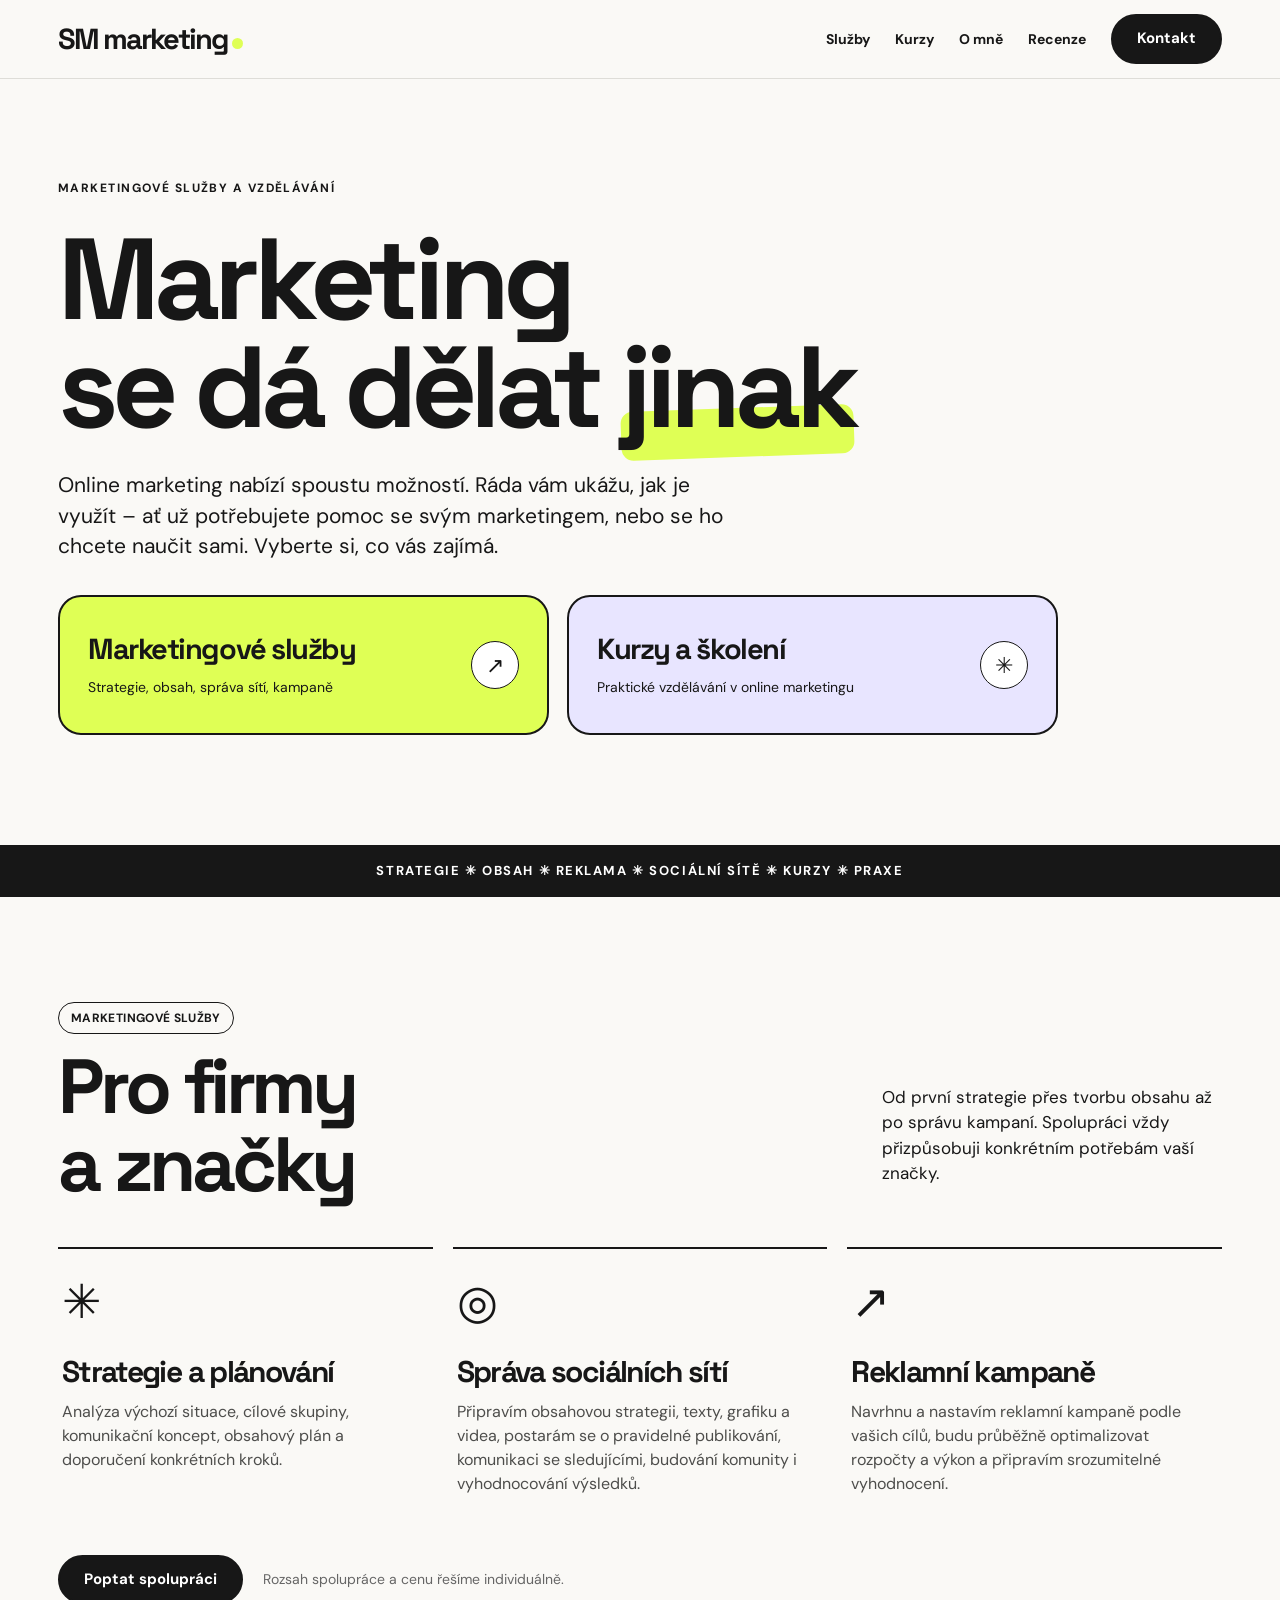
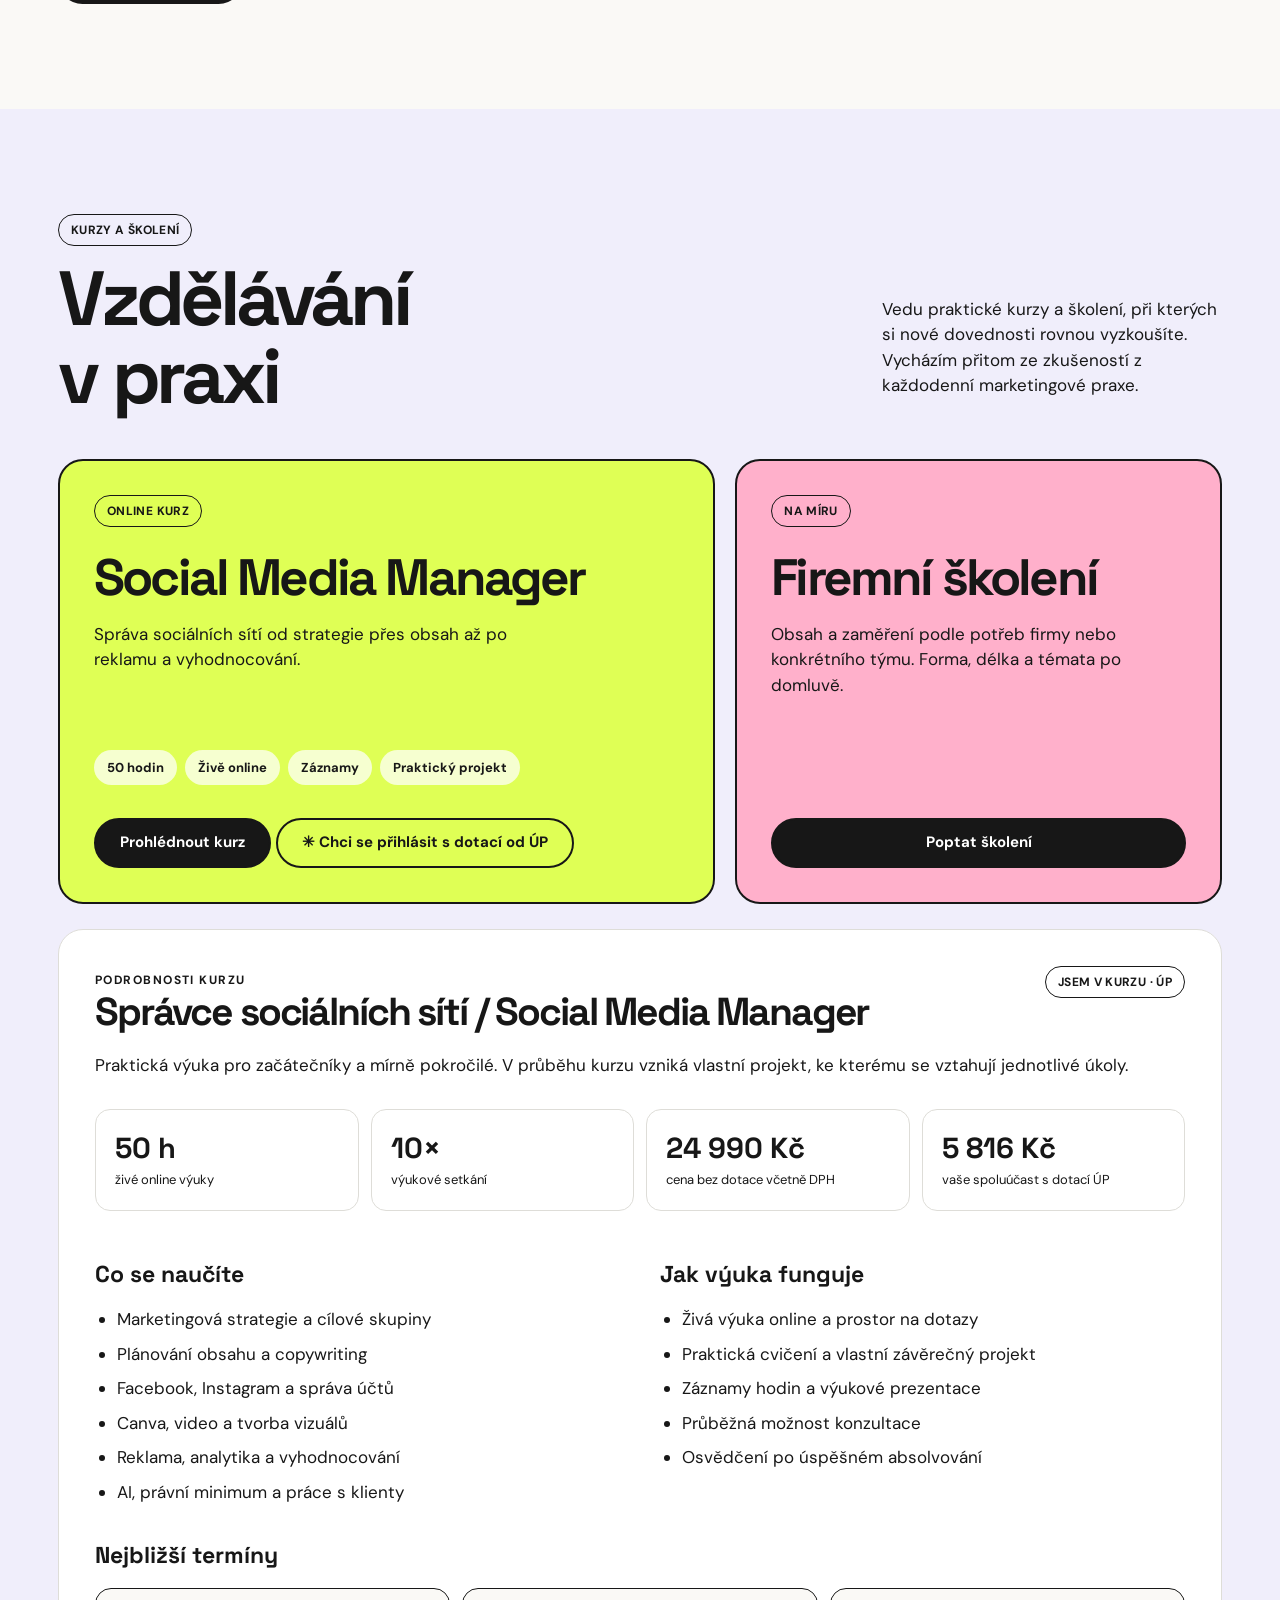
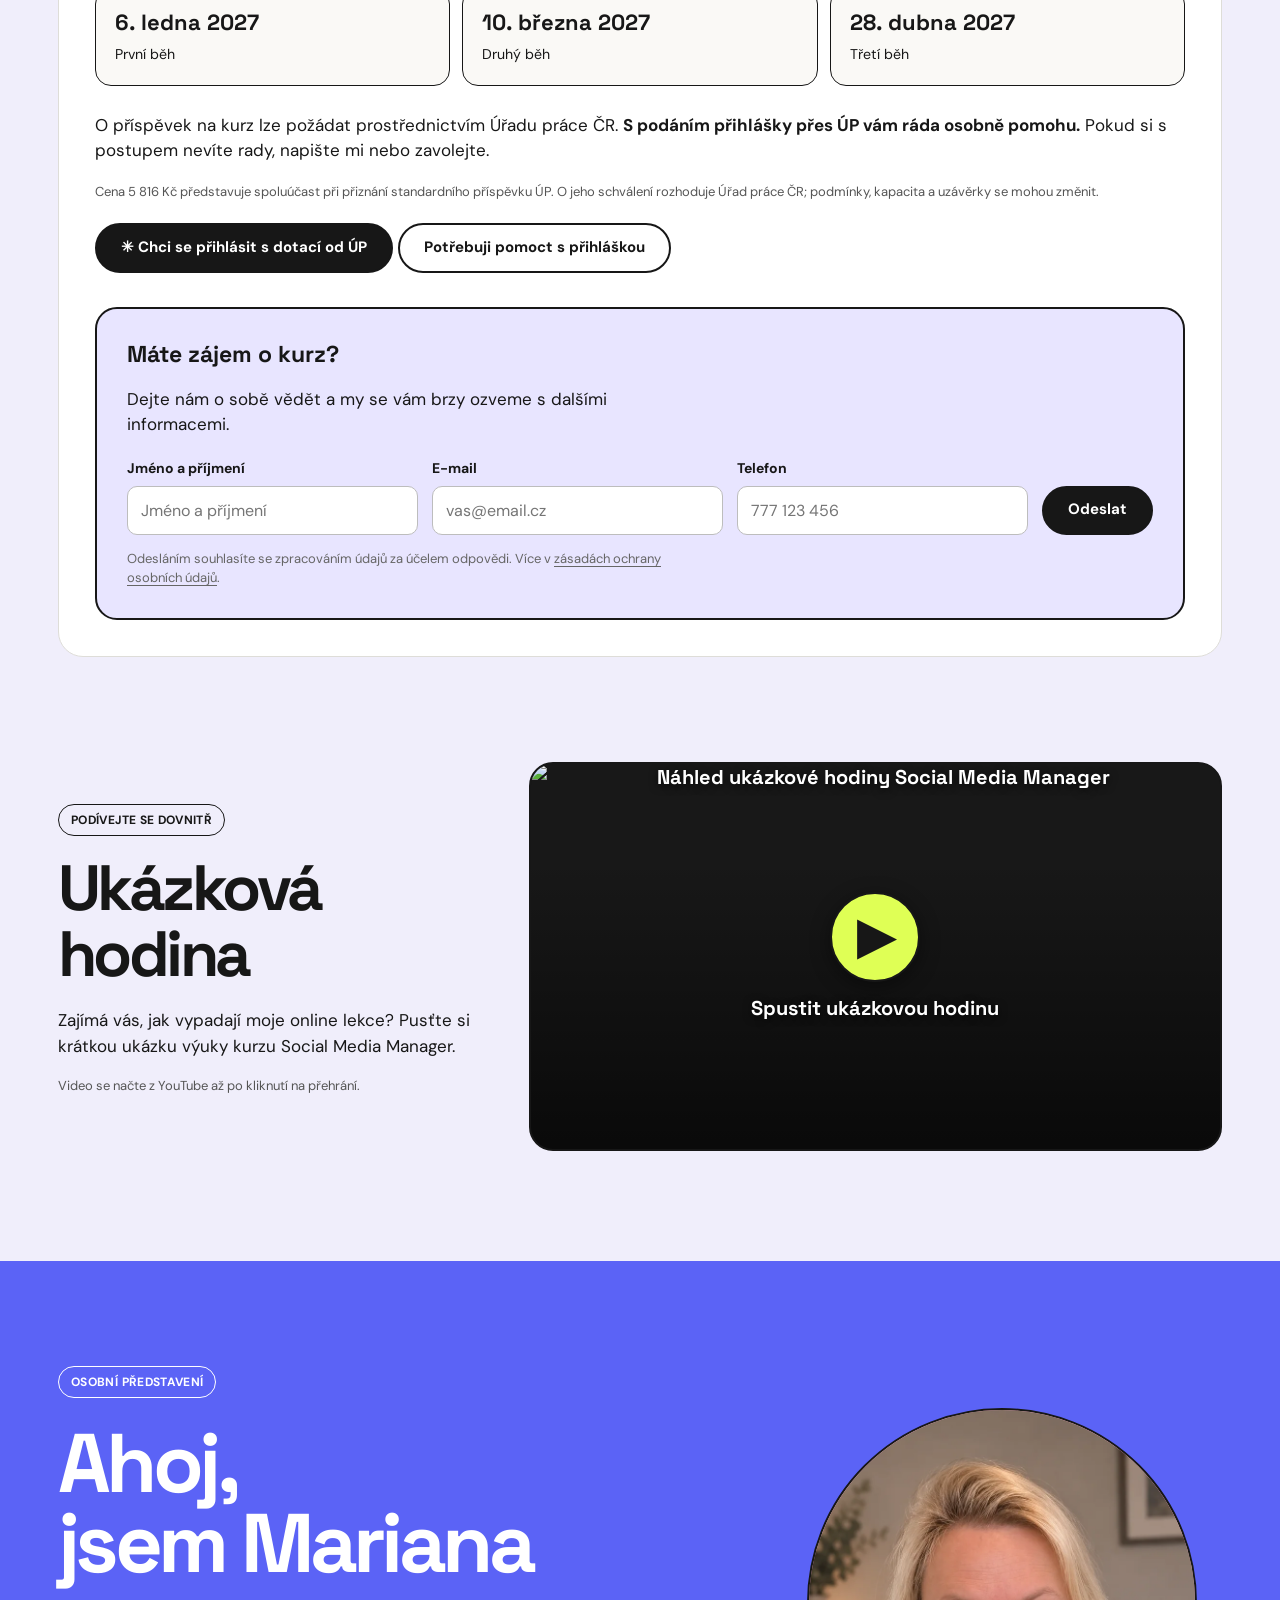
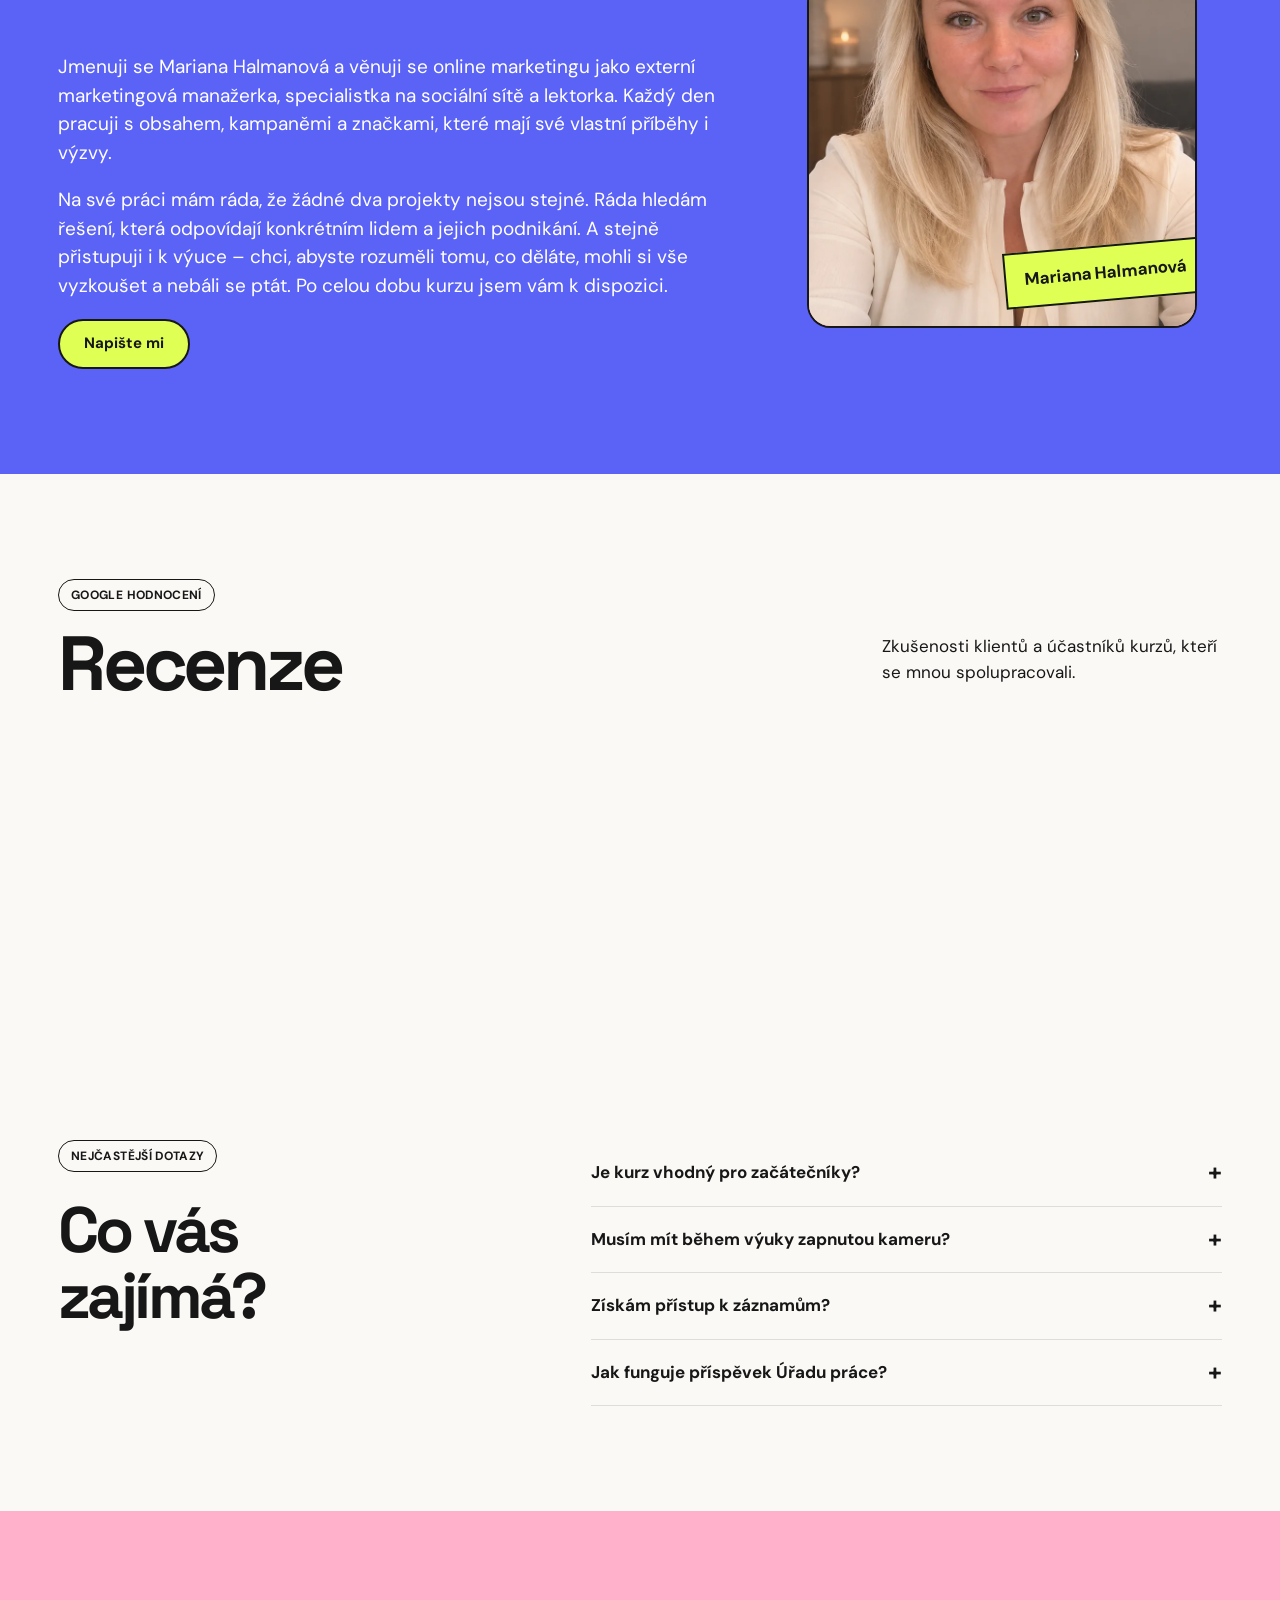
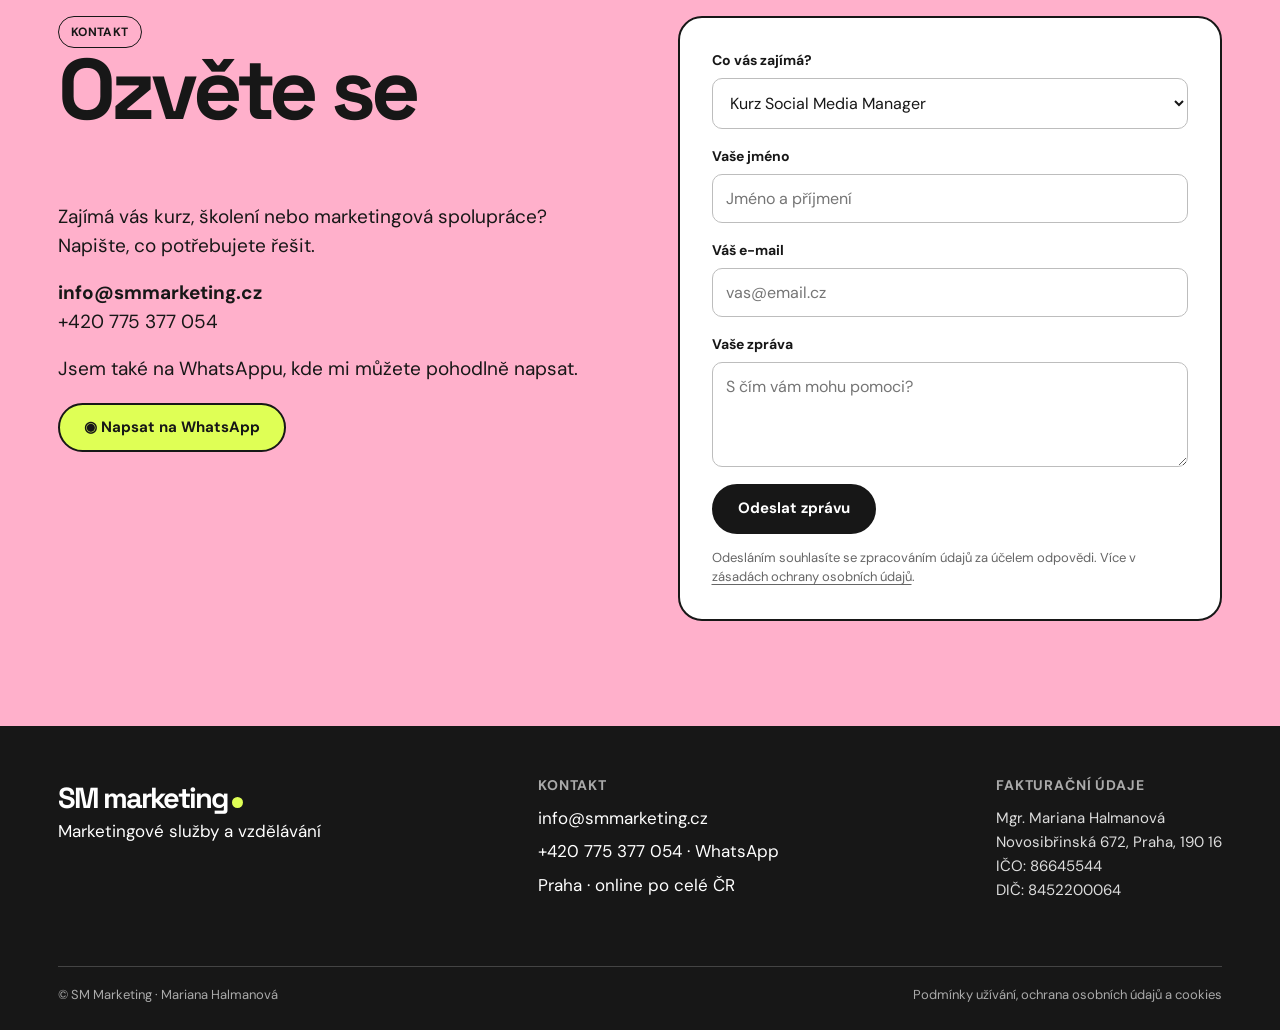
==== commit 76be0bc7: "Odstraněna věta o čestném prohlášení Co-Authored-By: Claude Sonnet 5.5 <noreply@anthropic.com> Claud" ====
--- a/index.html
+++ b/index.html
@@ -209,12 +209,11 @@
       <p class="note">Cena 5 816 Kč představuje spoluúčast při přiznání standardního příspěvku ÚP. O jeho schválení rozhoduje Úřad práce ČR; podmínky, kapacita a uzávěrky se mohou změnit.</p>
       <a href="https://up.gov.cz/vyhledani-rekvalifikacniho-kurzu#/rekvalifikacni-kurz-detail/26653" class="btn" target="_blank" rel="noopener noreferrer">✳ Chci se přihlásit s dotací od ÚP</a>
       <a href="#kontakt" class="btn outline">Potřebuji pomoct s přihláškou</a>
-      <p class="cert-note">K přihlášce budete potřebovat: <a href="/docs/cestne-prohlaseni.docx" download>Čestné prohlášení účastníka</a></p>
 
       <div class="interest">
         <h4>Máte zájem o kurz?</h4>
         <p>Dejte nám o sobě vědět a my se vám brzy ozveme s dalšími informacemi.</p>
-        <form class="interest-form" id="courseForm" action="https://formsubmit.co/info@smmarketing.cz" method="POST">
+        <form class="interest-form" id="courseForm" action="https://formsubmit.co/info@smmarketing.cz" method="POST" data-ajax>
           <input type="hidden" name="_subject" value="Nová přihláška na kurz Social Media Manager">
           <input type="hidden" name="_template" value="table">
           <input type="hidden" name="_captcha" value="true">
@@ -322,7 +321,7 @@
       <a class="btn alt" href="https://wa.me/420775377054" target="_blank" rel="noopener noreferrer">◉ Napsat na WhatsApp</a>
     </div>
     <div class="reveal">
-      <form class="form" id="contactForm" action="https://formsubmit.co/info@smmarketing.cz" method="POST">
+      <form class="form" id="contactForm" action="https://formsubmit.co/info@smmarketing.cz" method="POST" data-ajax>
         <input type="hidden" name="_subject" value="Nová zpráva z webu SM Marketing">
         <input type="hidden" name="_template" value="table">
         <input type="hidden" name="_captcha" value="true">
--- a/site.css
+++ b/site.css
@@ -98,9 +98,6 @@
 .date small{display:block;margin-top:8px}
 .note{font-size:13px;color:#555;margin-top:18px}
 .details>.btn+.btn{margin-top:9px}
-.cert-note{font-size:14px;font-style:italic;color:#666;margin:12px 0 0}
-.cert-note a{text-decoration:underline;text-underline-offset:3px}
-.cert-note a:hover{color:var(--violet)}
 
 /* Zájem o kurz (přihláška) */
 .interest{background:var(--lilac);border:2px solid var(--ink);border-radius:22px;padding:30px;margin-top:34px}
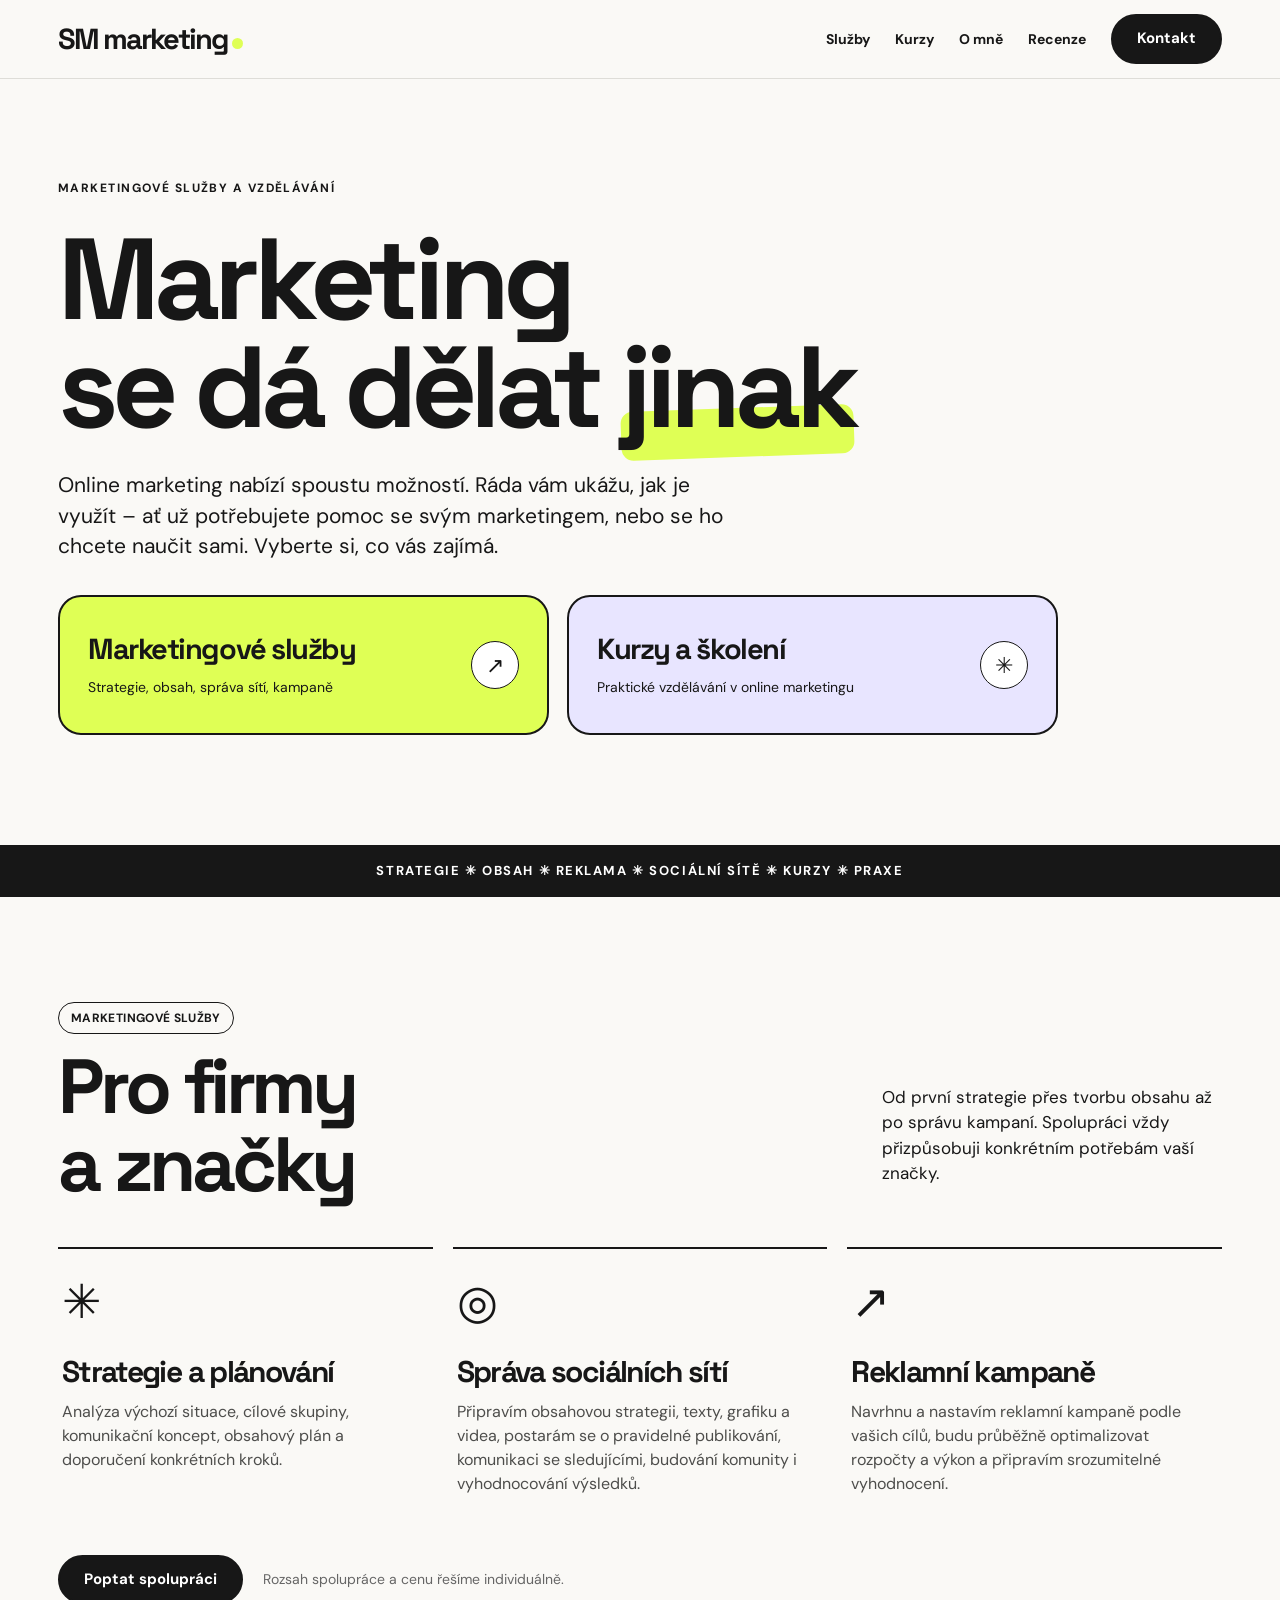
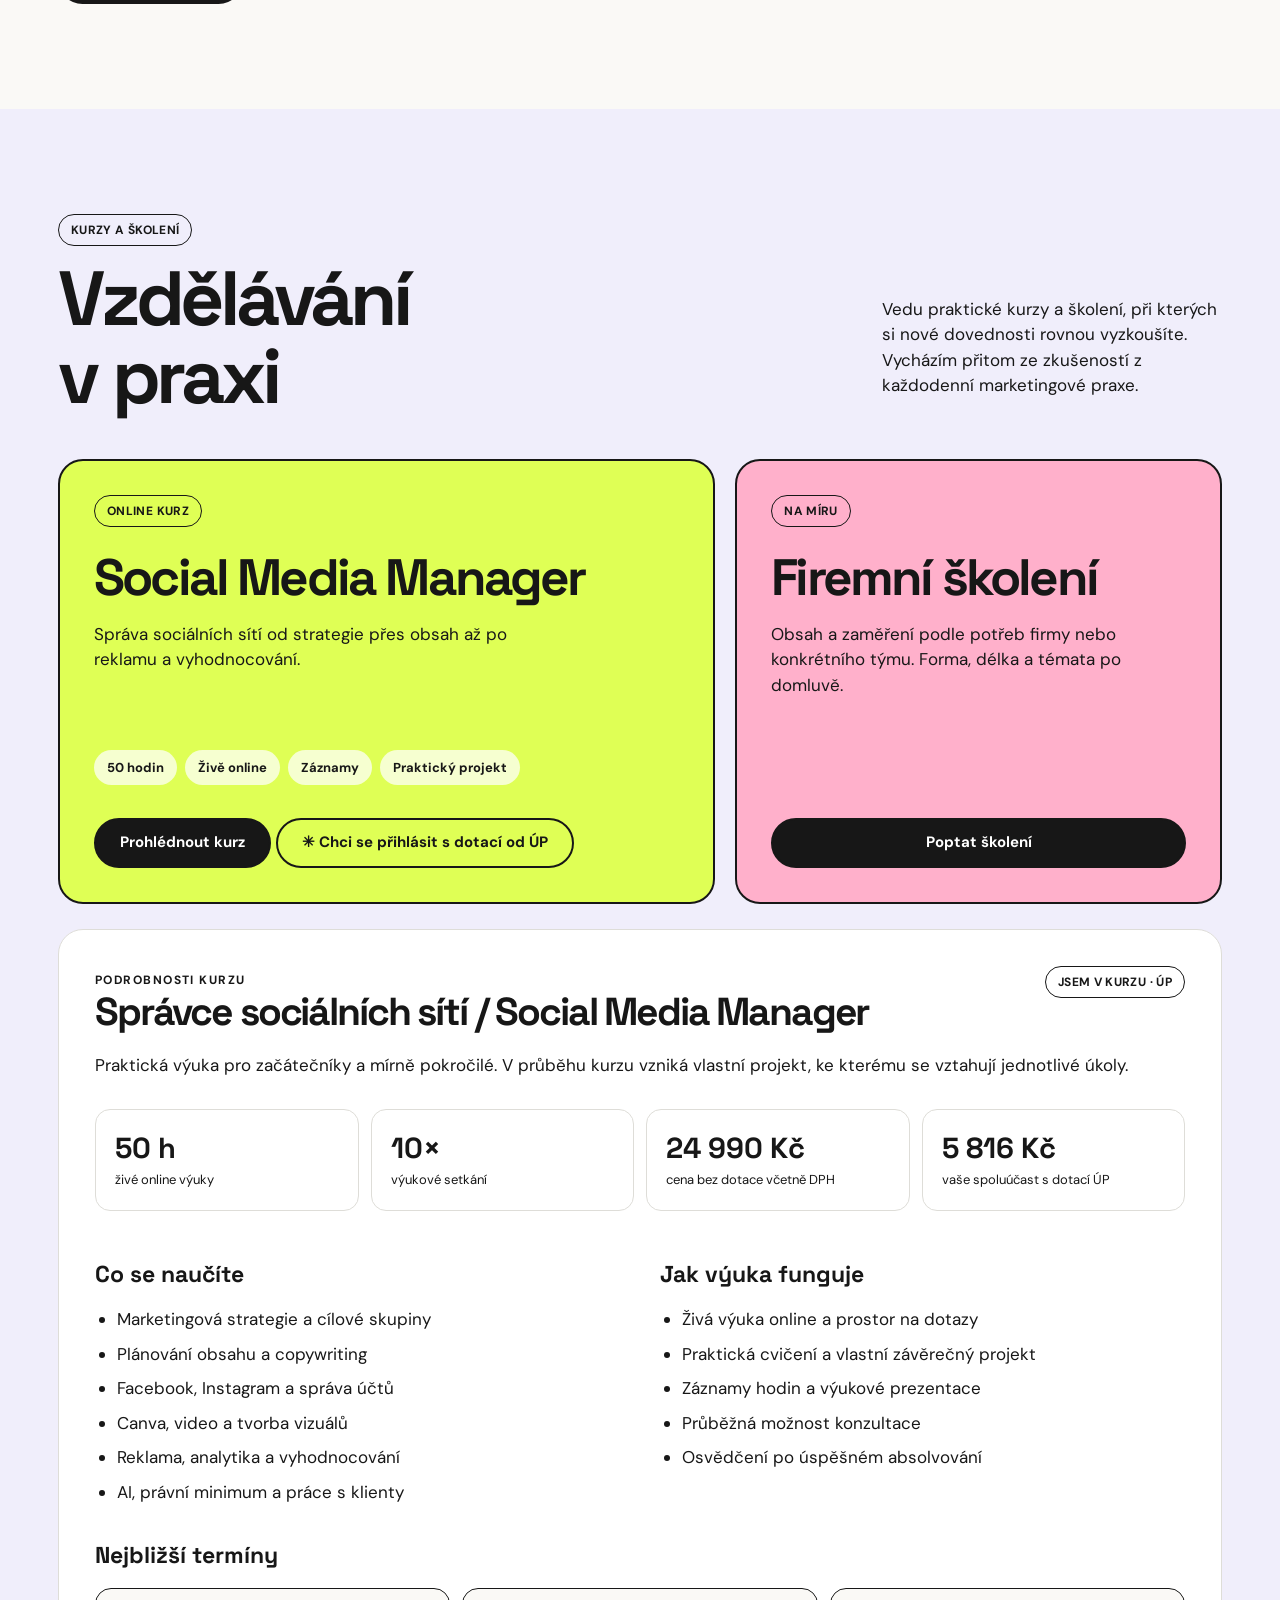
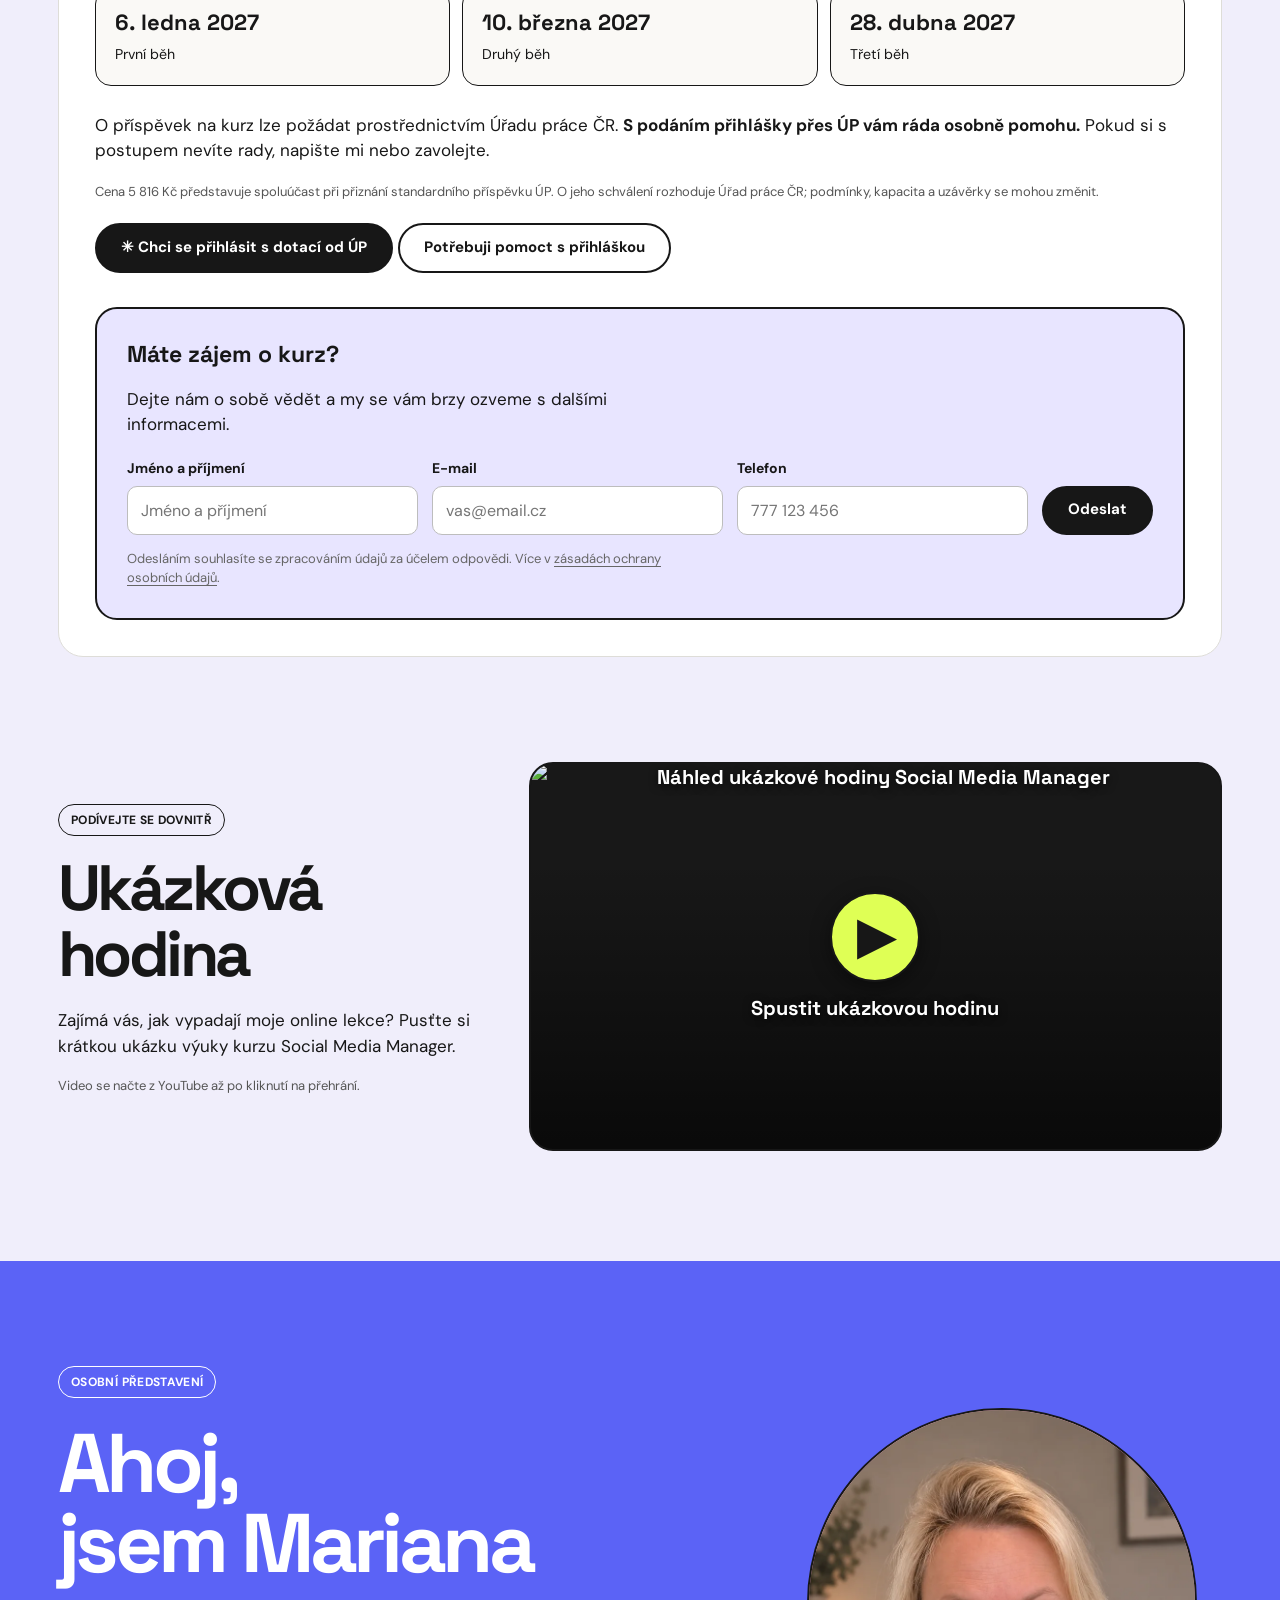
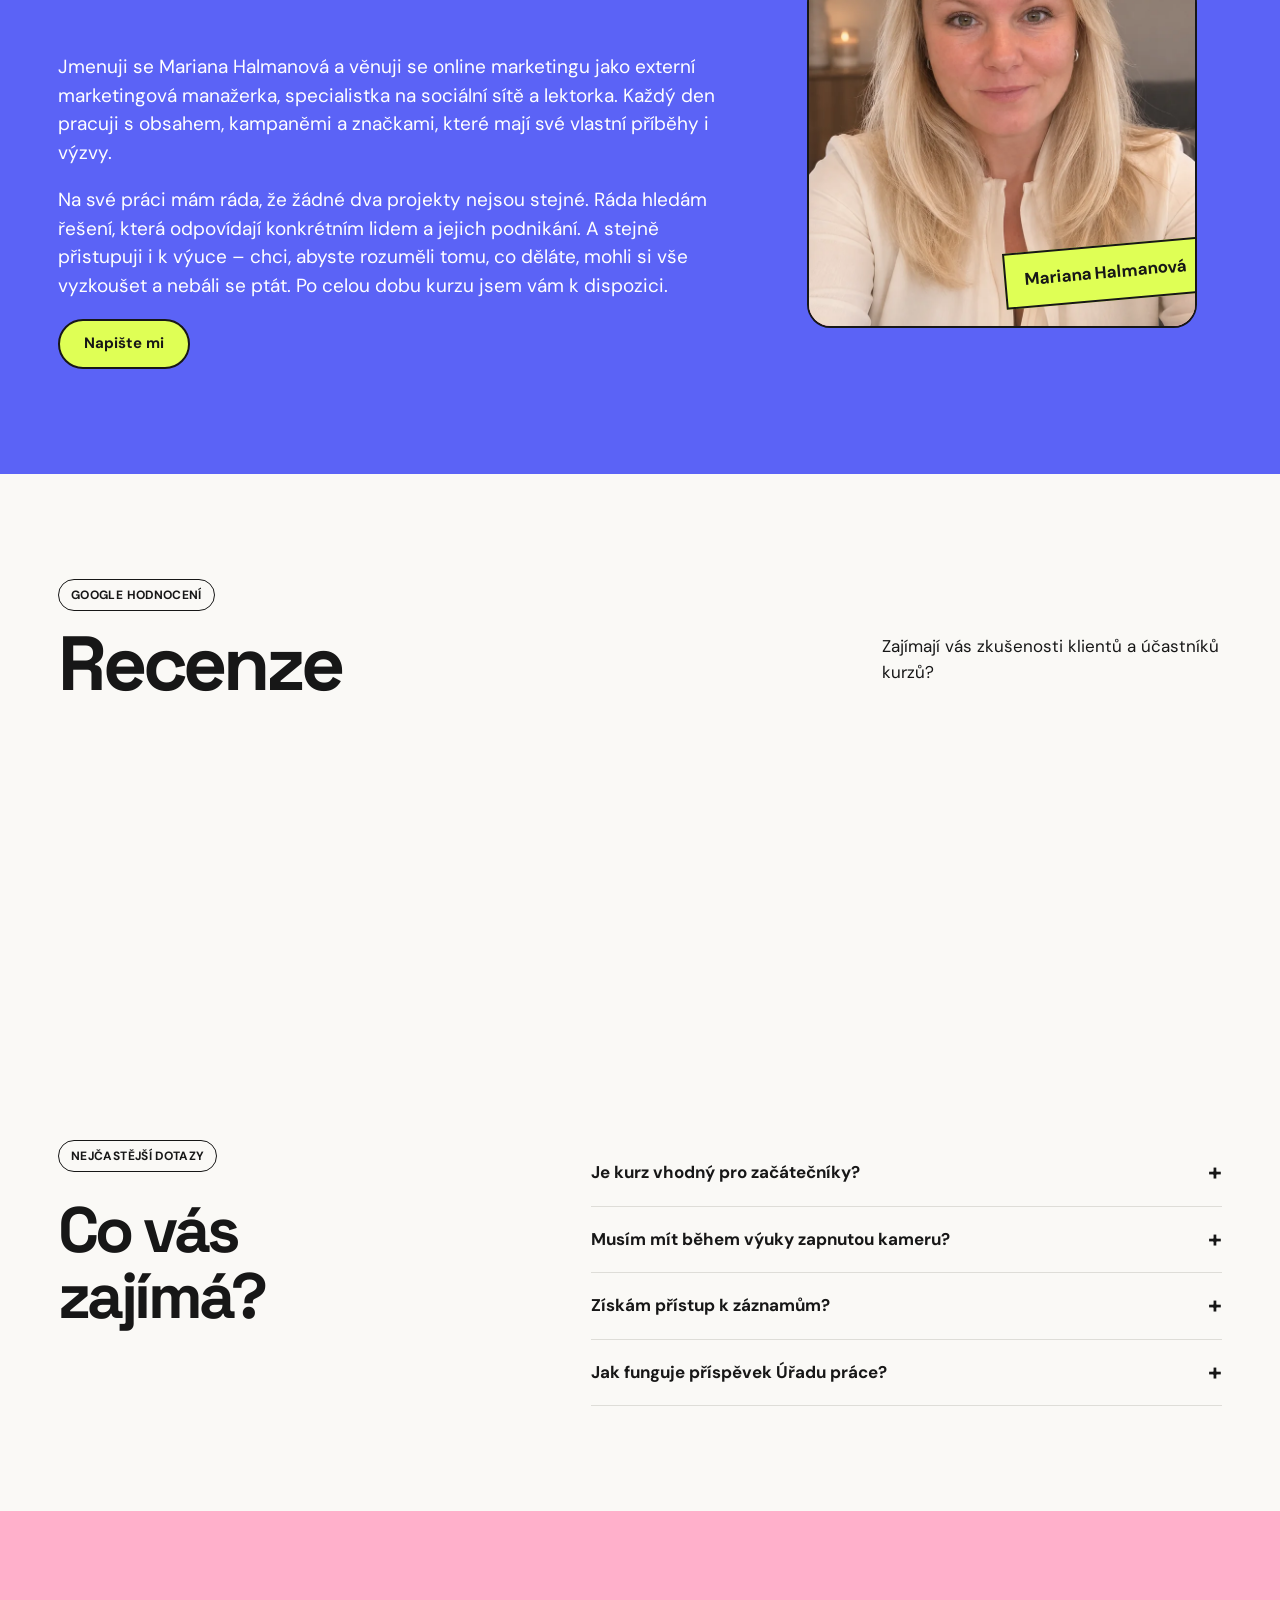
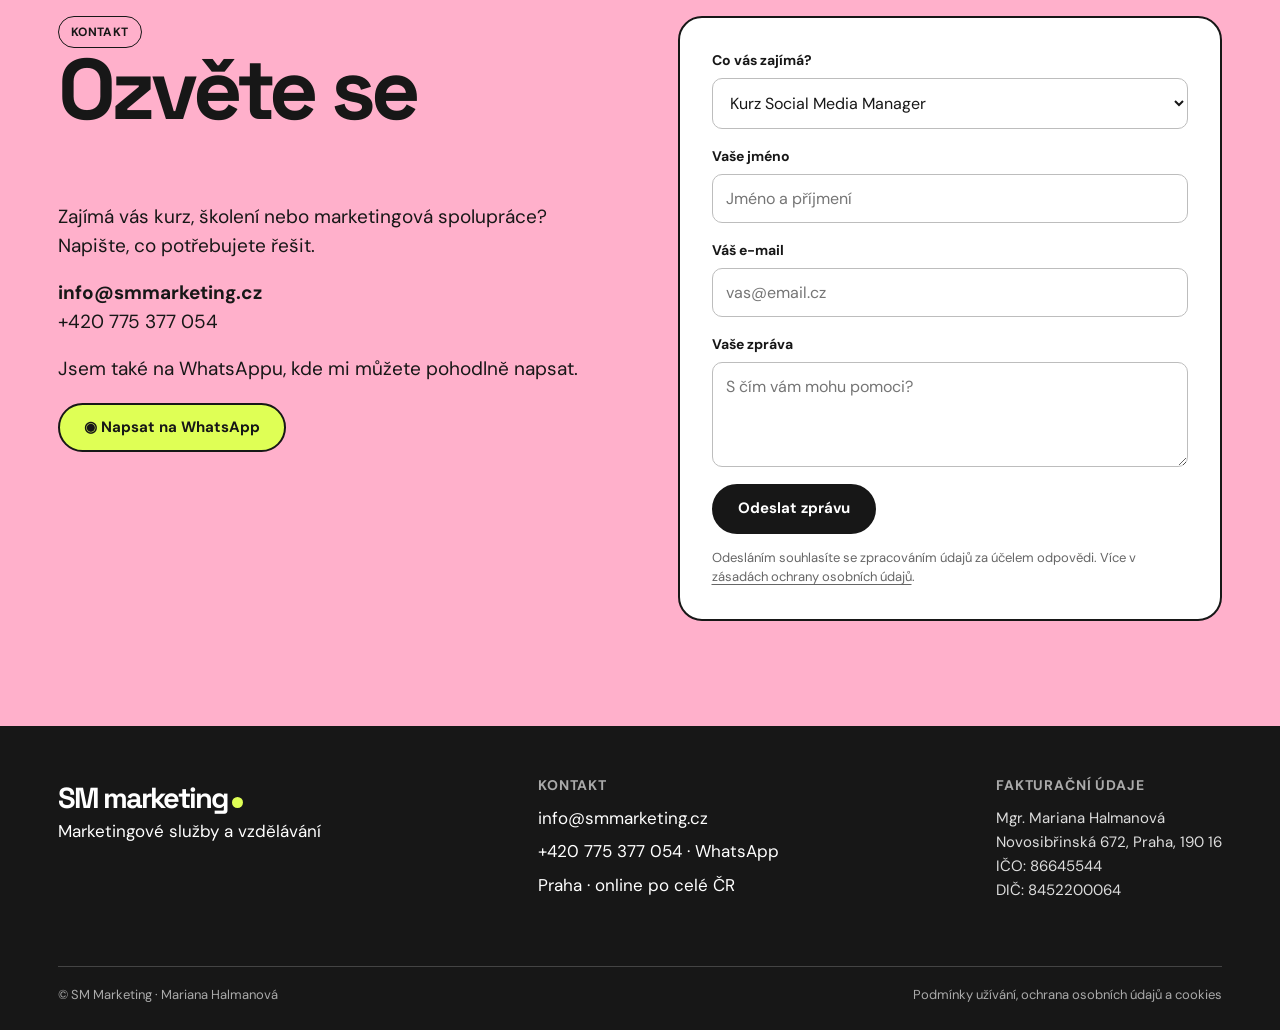
==== commit f11d0743: "Zrušeno skrývání štítku Elfsight, nový text u recenzí Co-Authored-By: Claude Sonnet 5.5 <noreply@ant" ====
--- a/index.html
+++ b/index.html
@@ -47,7 +47,7 @@
 }
 </script>
 
-<link rel="stylesheet" href="/site.css">
+<link rel="stylesheet" href="/site.css?v=5">
 </head>
 <body>
 <header class="nav">
@@ -270,7 +270,7 @@
         <span class="pill">Google hodnocení</span>
         <h2>Recenze</h2>
       </div>
-      <p>Zkušenosti klientů a účastníků kurzů, kteří se mnou spolupracovali.</p>
+      <p>Zajímají vás zkušenosti klientů a účastníků kurzů?</p>
     </div>
     <!-- Živé Google recenze: Elfsight widget nastavený Marianou v účtu SM Marketing -->
     <div id="googleReviews" aria-label="Recenze z Google">
@@ -379,6 +379,6 @@
 
 <div class="toast" id="toast" role="status" hidden>Děkuji, zpráva byla odeslána. Brzy se vám ozvu.</div>
 
-<script src="/site.js"></script>
+<script src="/site.js?v=5"></script>
 </body>
 </html>
